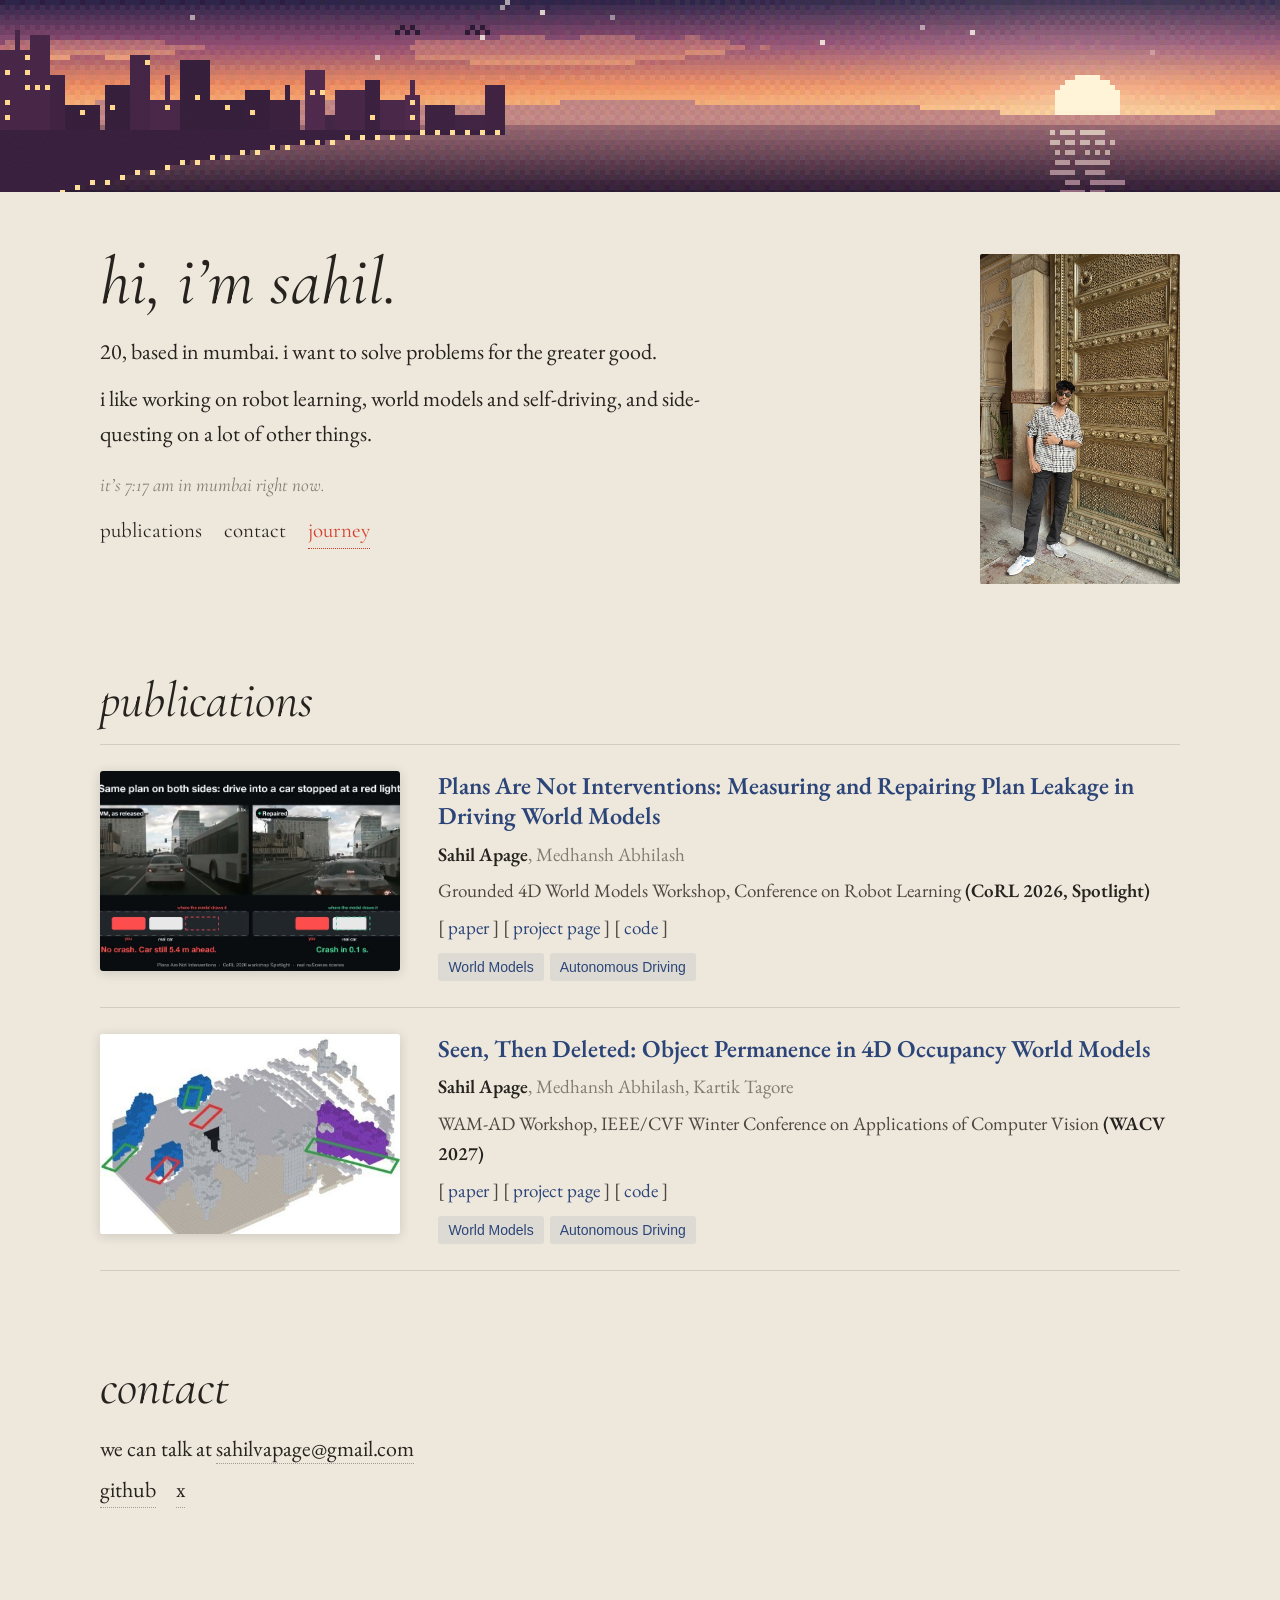
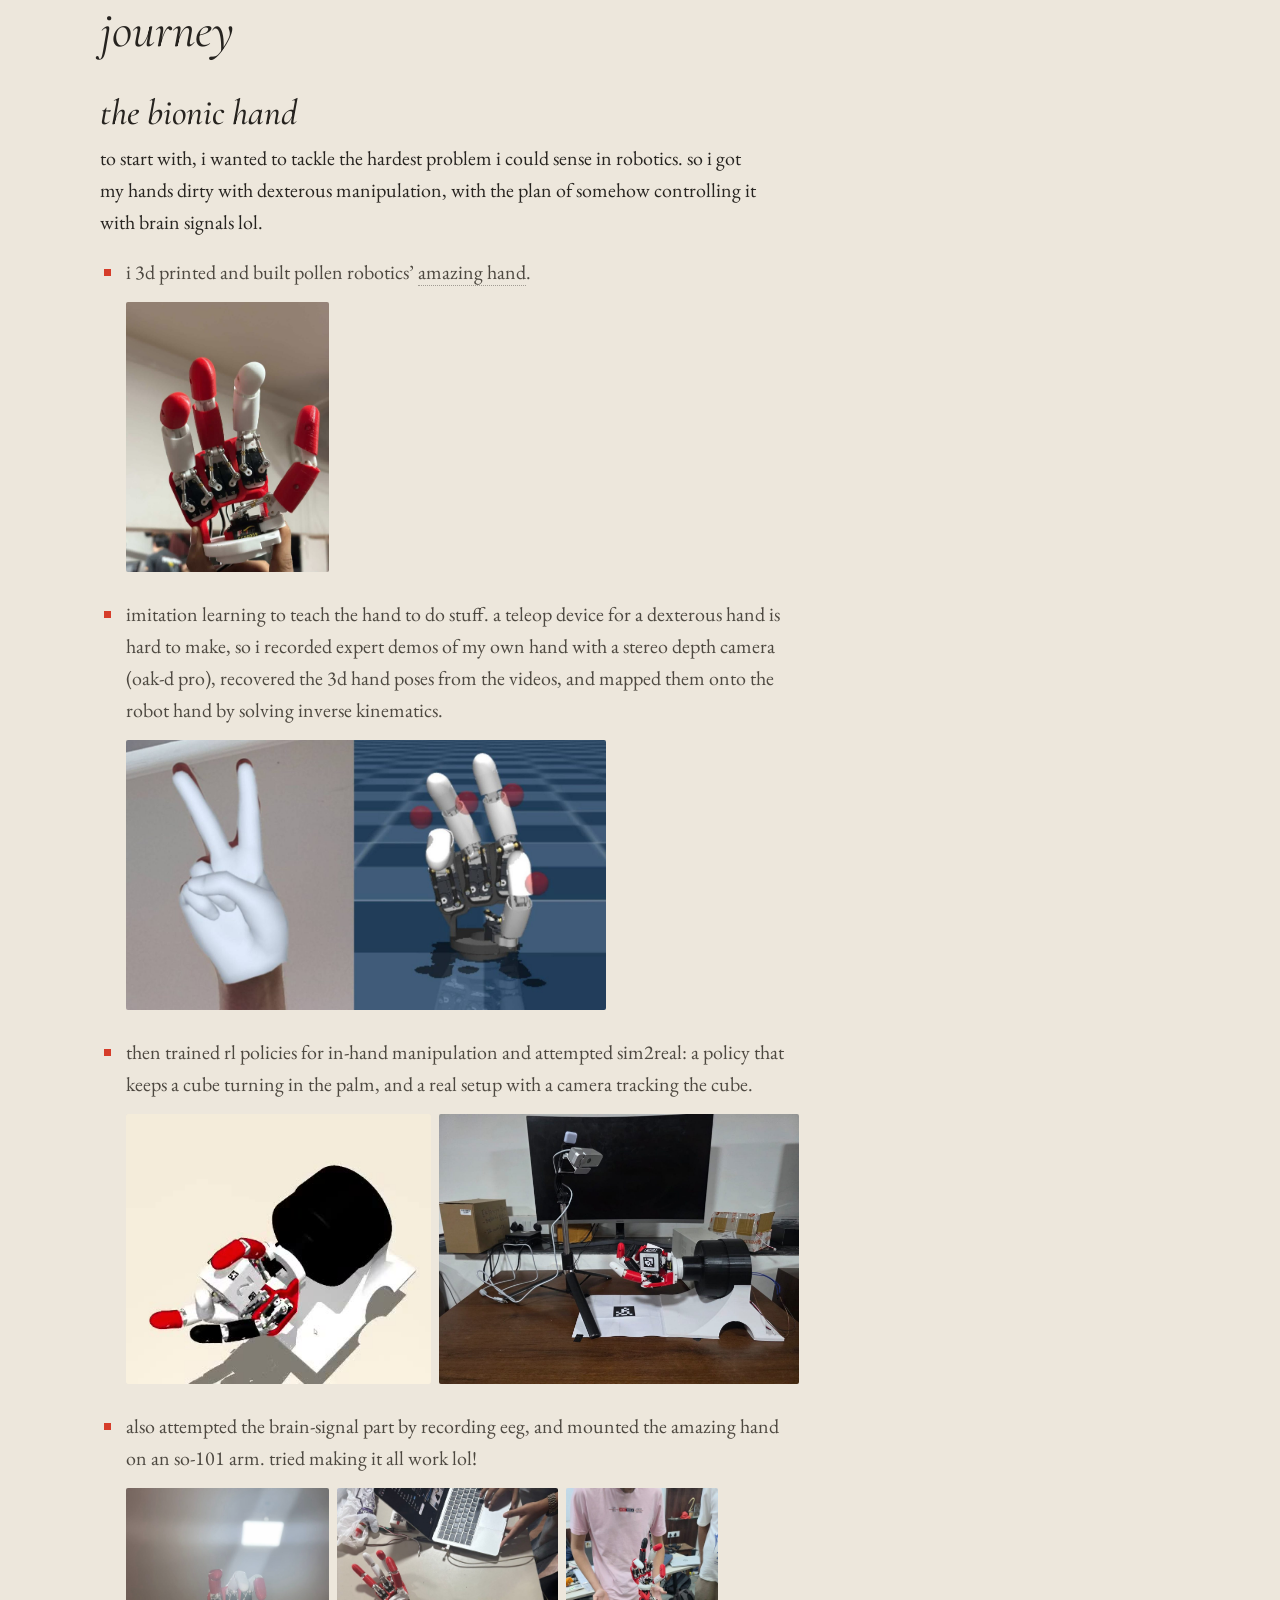
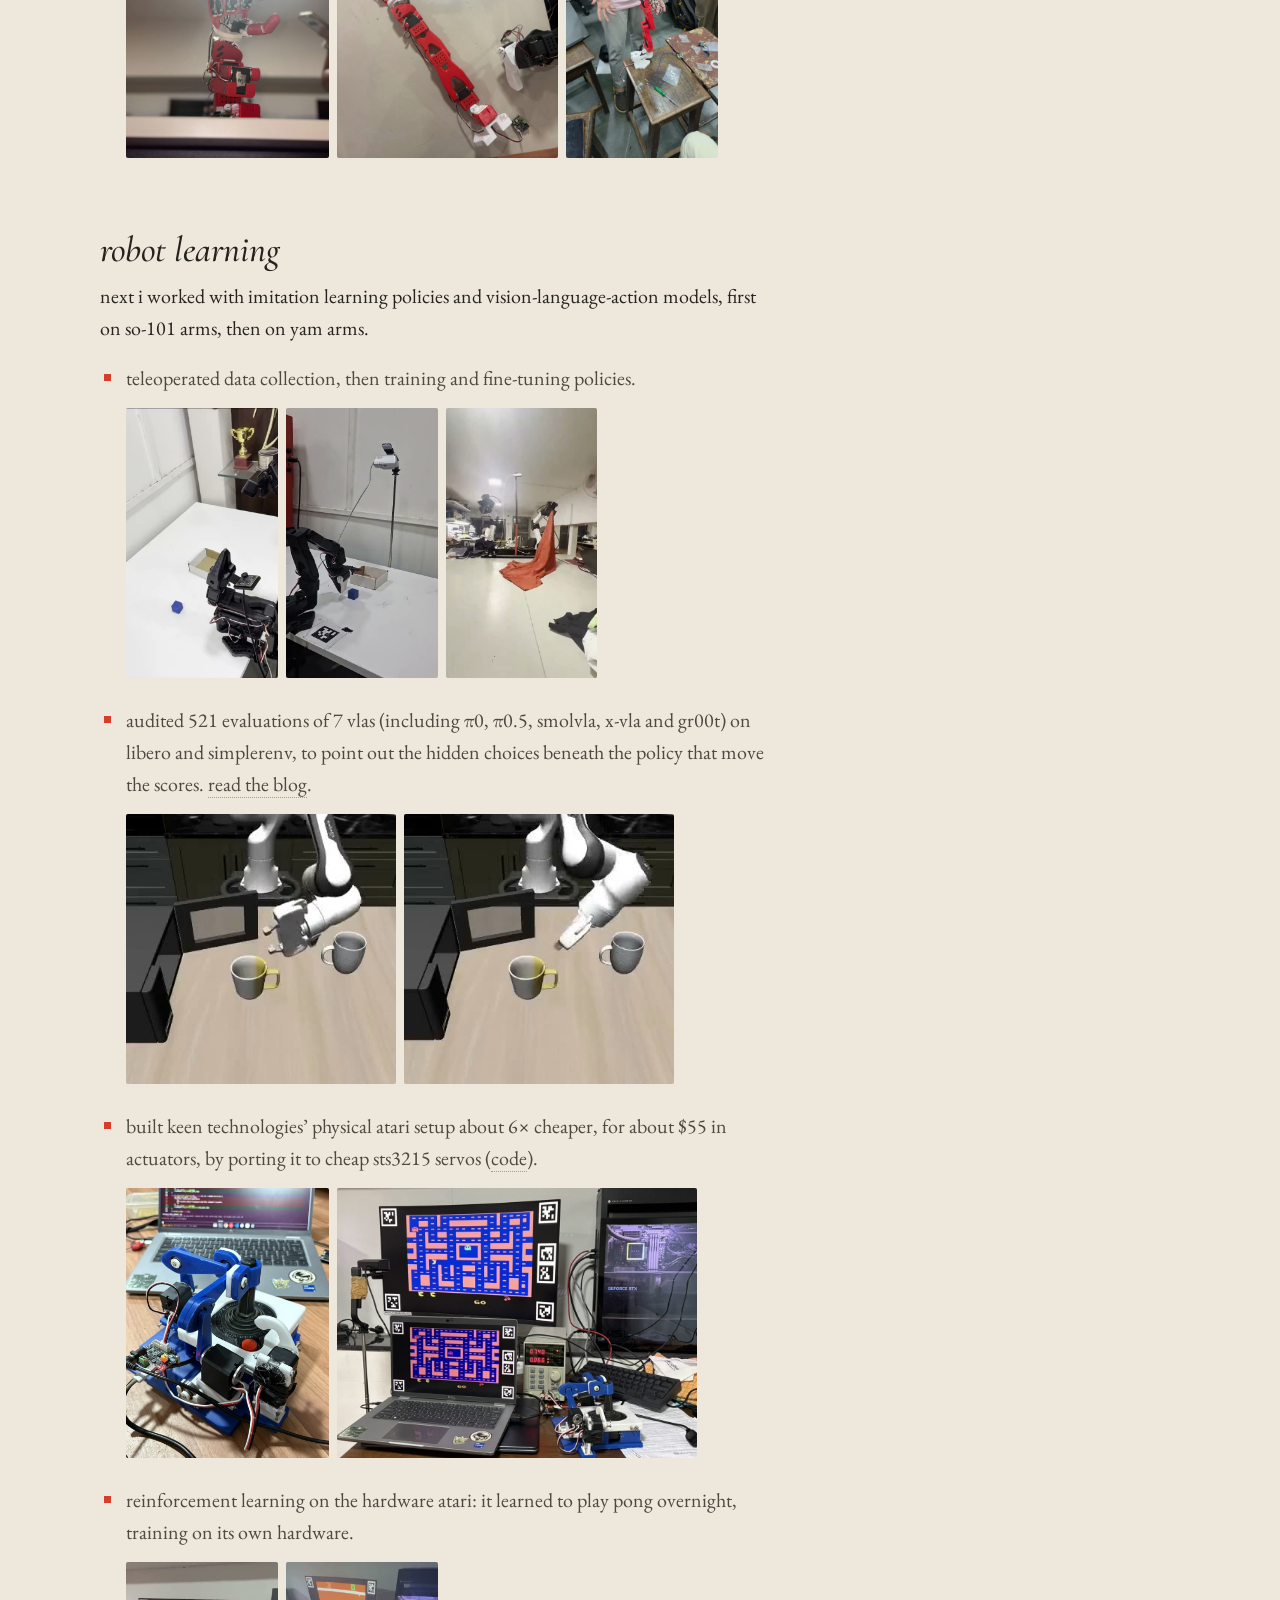
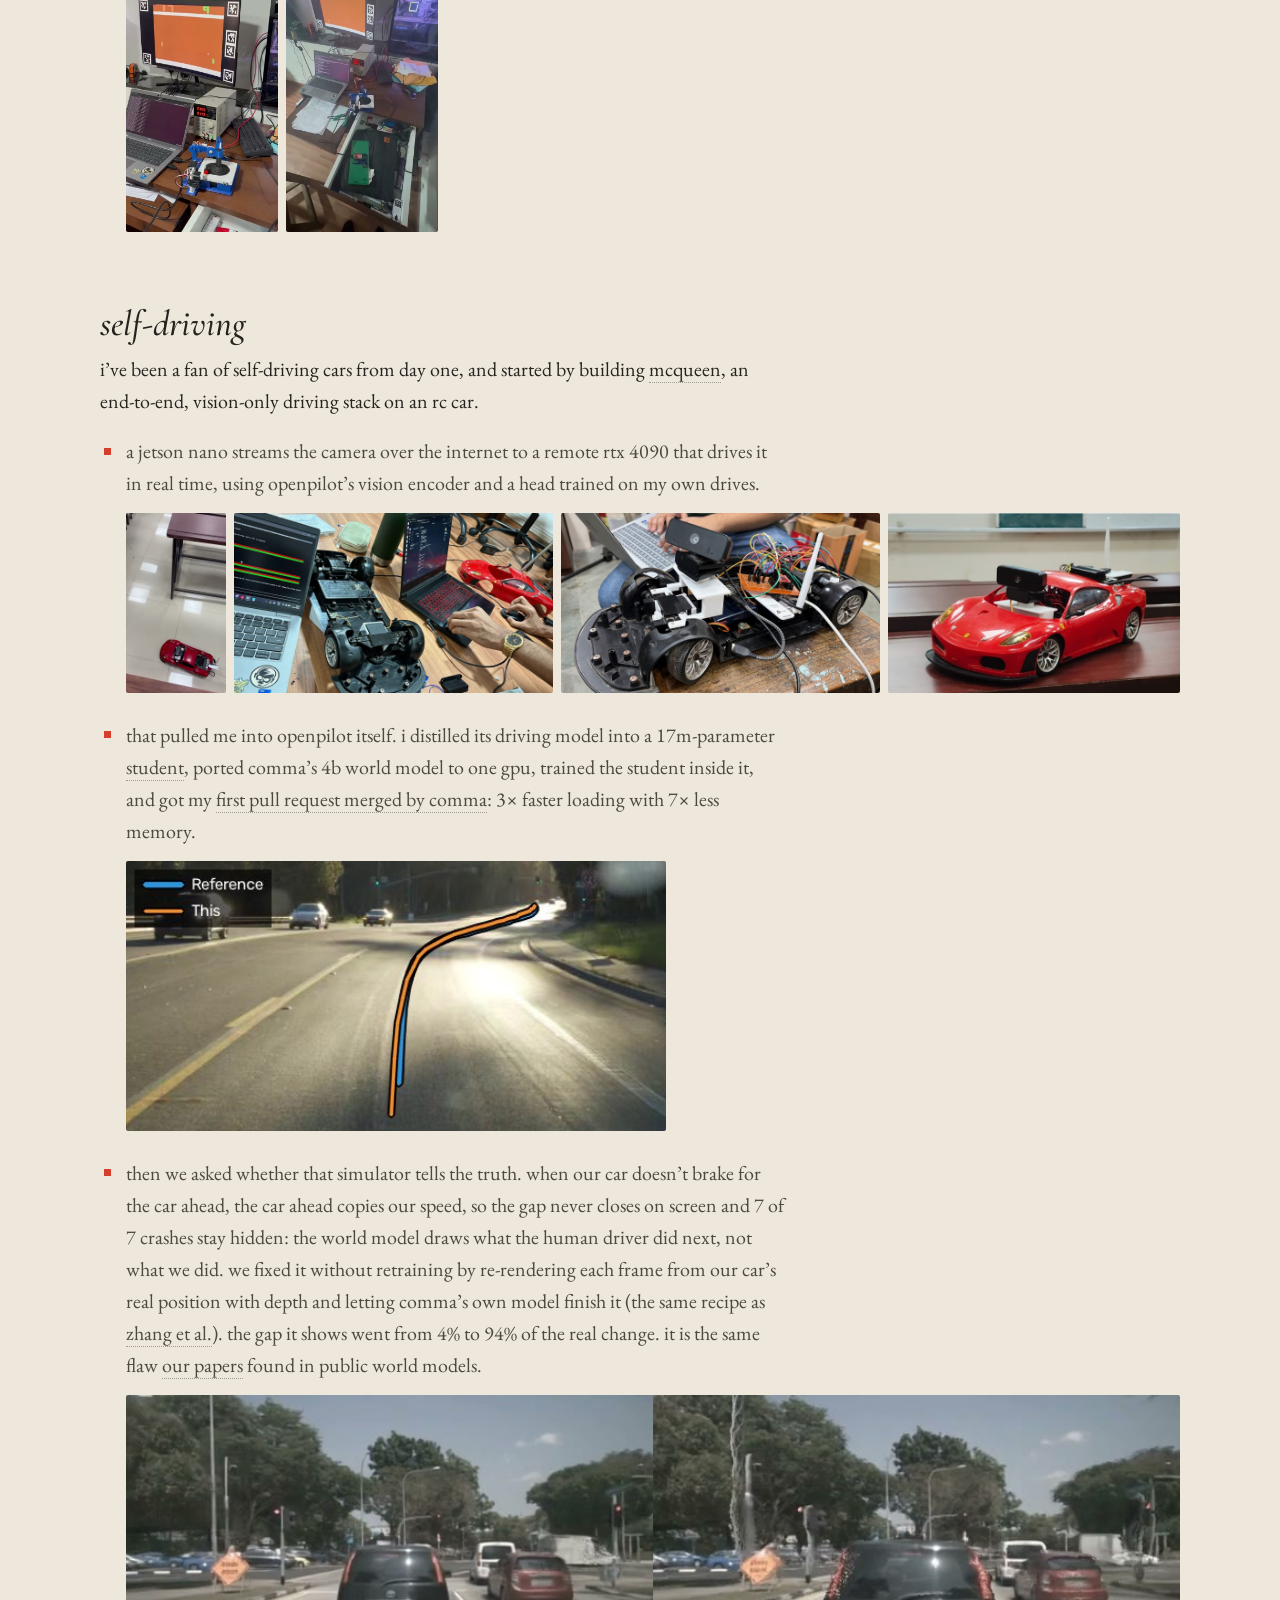
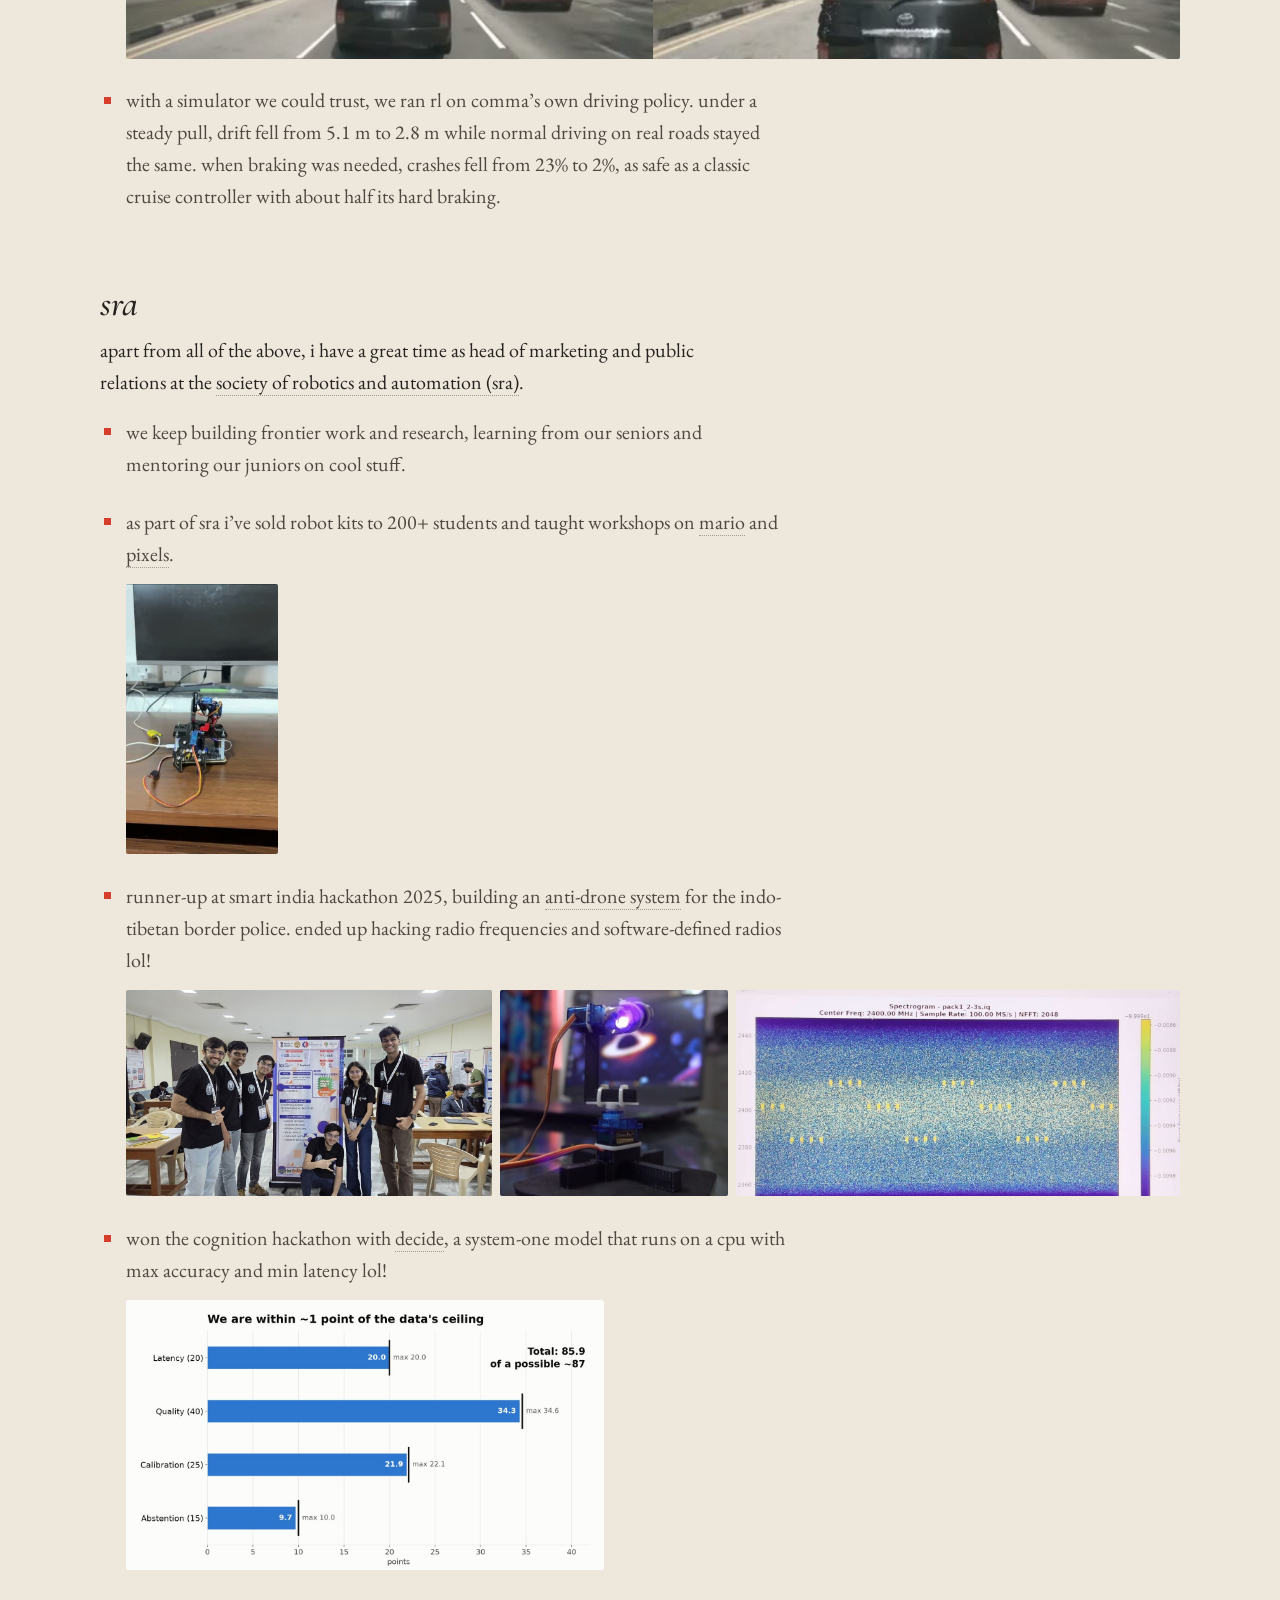
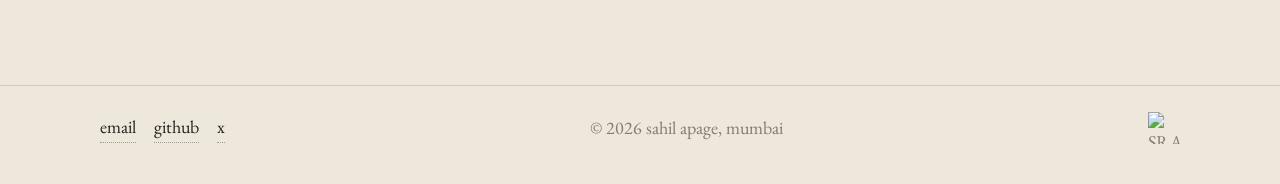
==== index.html @ 1fde5be0 "Evening scene banner, new intro, publications up top, journey in four chapters Co-Authored-By: Claud" ====
<!DOCTYPE html>
<html lang="en">
<head>
<meta charset="UTF-8">
<meta name="viewport" content="width=device-width, initial-scale=1.0">
<title>Sahil Apage</title>
<meta name="description" content="Sahil Apage, 20, Mumbai. Robot learning, world models and self-driving.">
<meta property="og:title" content="Sahil Apage">
<meta property="og:description" content="robot learning, world models, self-driving, and a lot of side quests.">
<meta property="og:url" content="https://sahilapage.github.io/">
<meta property="og:image" content="https://sahilapage.github.io/media/sohand-assembled.jpg">
<meta name="twitter:card" content="summary_large_image">
<link rel="icon" href="favicon.svg">
<link rel="preconnect" href="https://fonts.googleapis.com">
<link rel="preconnect" href="https://fonts.gstatic.com" crossorigin>
<link rel="stylesheet" href="https://fonts.googleapis.com/css2?family=Cormorant+Garamond:ital,wght@0,400;0,500;0,600;1,300;1,400;1,500&family=EB+Garamond:ital,wght@0,400;0,500;0,600;1,400&display=swap">
<link rel="stylesheet" href="style.css">
</head>
<body>

<div class="scene" id="top">
  <canvas id="scene" role="img" aria-label="A pixel evening scene, drawn fresh on every visit: a setting sun, clouds and birds over hills or the sea. The tiles move away from your cursor; click to scatter them."></canvas>
</div>

<main class="wrap">
  <header class="head">
    <div class="intro">
      <h1 class="up">hi, i&rsquo;m sahil.</h1>
      <p class="lede up" style="animation-delay:.08s">20, based in mumbai. i want to solve problems for the greater good.</p>
      <p class="lede up" style="animation-delay:.14s">i like working on robot learning, world models and self-driving, and side-questing on a lot of other things.</p>
      <p class="status up" style="animation-delay:.2s">it&rsquo;s <span id="clock">evening</span> in mumbai right now.</p>
      <nav class="pages up" aria-label="Sections" style="animation-delay:.25s">
        <a href="#publications">publications</a>
        <a href="#contact">contact</a>
        <a href="#journey">journey</a>
      </nav>
    </div>
    <figure class="me up" style="animation-delay:.2s">
      <img src="media/me.jpg" width="787" height="1400" alt="Sahil Apage standing at a carved brass door">
    </figure>
  </header>

  <section id="publications">
    <h2>publications</h2>
    <article class="pub">
      <a class="thumb" href="https://sahilapage.github.io/plan-leak/" aria-label="Project page: Plans Are Not Interventions">
        <video data-src="media/planleak-sbs.mp4" poster="media/planleak-sbs.jpg" muted loop playsinline preload="none" width="960" height="512"></video>
      </a>
      <div>
        <h3><a href="https://sahilapage.github.io/plan-leak/">Plans Are Not Interventions: Measuring and Repairing Plan Leakage in Driving World Models</a></h3>
        <p class="authors"><b>Sahil Apage</b>, Medhansh Abhilash</p>
        <p class="venue">Grounded 4D World Models Workshop, Conference on Robot Learning <b>(CoRL 2026, Spotlight)</b></p>
        <p class="links">[ <a href="https://sahilapage.github.io/plan-leak/assets/Plans_Are_Not_Interventions_CoRL2026_camera_ready.pdf">paper</a> ] [ <a href="https://sahilapage.github.io/plan-leak/">project page</a> ] [ <a href="https://github.com/sahilapage/plan-leak-code">code</a> ]</p>
        <p class="tags"><span>World Models</span><span>Autonomous Driving</span></p>
      </div>
    </article>
    <article class="pub">
      <a class="thumb" href="https://sahilapage.github.io/seen-then-deleted/" aria-label="Project page: Seen, Then Deleted">
        <img src="media/std-scene.jpg" width="480" height="344" alt="A 4D occupancy scene; the vehicles the world model forgot are boxed in red" loading="lazy">
      </a>
      <div>
        <h3><a href="https://sahilapage.github.io/seen-then-deleted/">Seen, Then Deleted: Object Permanence in 4D Occupancy World Models</a></h3>
        <p class="authors"><b>Sahil Apage</b>, Medhansh Abhilash, Kartik Tagore</p>
        <p class="venue">WAM-AD Workshop, IEEE/CVF Winter Conference on Applications of Computer Vision <b>(WACV 2027)</b></p>
        <p class="links">[ <a href="https://sahilapage.github.io/seen-then-deleted/assets/Seen_Then_Deleted_WAM-AD_camera_ready.pdf">paper</a> ] [ <a href="https://sahilapage.github.io/seen-then-deleted/">project page</a> ] [ <a href="https://github.com/sahilapage/seen-then-deleted-code">code</a> ]</p>
        <p class="tags"><span>World Models</span><span>Autonomous Driving</span></p>
      </div>
    </article>
  </section>

  <section id="contact" class="contact">
    <h2>contact</h2>
    <p>we can talk at <a href="mailto:sahilvapage@gmail.com">sahilvapage@gmail.com</a></p>
    <p class="elsewhere"><a href="https://github.com/sahilapage">github</a> <a href="https://x.com/sahilsapage">x</a></p>
  </section>

  <section id="journey">
    <h2>journey</h2>

    <div class="chap" id="hand">
      <h3>the bionic hand</h3>
      <p class="intro-p">to start with, i wanted to tackle the hardest problem i could sense in robotics. so i got my hands dirty with dexterous manipulation, with the plan of somehow controlling it with brain signals lol.</p>
      <ul class="steps">
        <li><p>i 3d printed and built pollen robotics&rsquo; <a href="https://github.com/sahilapage/so-hand">amazing hand</a>.</p><div class="strip" style="--n:1;--sum:0.7500"><button class="shot" style="--ar:1050/1400" data-full="media/sohand-assembled.jpg" data-cap="the assembled amazing hand" aria-label="the assembled amazing hand"><img src="media/sohand-assembled.jpg" alt="the assembled amazing hand" width="1050" height="1400" loading="lazy"></button></div></li>
        <li><p>imitation learning to teach the hand to do stuff. a teleop device for a dexterous hand is hard to make, so i recorded expert demos of my own hand with a stereo depth camera (oak-d pro), recovered the 3d hand poses from the videos, and mapped them onto the robot hand by solving inverse kinematics.</p><div class="strip" style="--n:1;--sum:1.7766"><button class="shot" style="--ar:1400/788" data-full="media/sohand-retarget.jpg" data-cap="my hand, then the robot hand matching it" aria-label="my hand, then the robot hand matching it"><img src="media/sohand-retarget.jpg" alt="my hand, then the robot hand matching it" width="1400" height="788" loading="lazy"></button></div></li>
        <li><p>then trained rl policies for in-hand manipulation and attempted sim2real: a policy that keeps a cube turning in the palm, and a real setup with a camera tracking the cube.</p><div class="strip" style="--n:2;--sum:2.4638"><button class="shot" style="--ar:416/368" data-video="media/sohand-sim.mp4" data-cap="rl in mujoco: the cube keeps turning in the palm" aria-label="rl in mujoco: the cube keeps turning in the palm"><video data-src="media/sohand-sim.mp4" poster="media/sohand-sim.jpg" muted loop playsinline preload="none" width="416" height="368"></video></button><button class="shot" style="--ar:1400/1050" data-full="media/sohand-setup.jpg" data-cap="the sim2real setup: the hand, an apriltag cube and a tracking camera" aria-label="the sim2real setup: the hand, an apriltag cube and a tracking camera"><img src="media/sohand-setup.jpg" alt="the sim2real setup: the hand, an apriltag cube and a tracking camera" width="1400" height="1050" loading="lazy"></button></div></li>
        <li><p>also attempted the brain-signal part by recording eeg, and mounted the amazing hand on an so-101 arm. tried making it all work lol!</p><div class="strip" style="--n:3;--sum:2.1343"><button class="shot" style="--ar:1050/1400" data-full="media/hand-arm-up.jpg" data-cap="the amazing hand on an so-101 arm" aria-label="the amazing hand on an so-101 arm"><img src="media/hand-arm-up.jpg" alt="the amazing hand on an so-101 arm" width="1050" height="1400" loading="lazy"></button><button class="shot" style="--ar:1151/1400" data-full="media/hand-arm-table.jpg" data-cap="arm and hand bring-up" aria-label="arm and hand bring-up"><img src="media/hand-arm-table.jpg" alt="arm and hand bring-up" width="1151" height="1400" loading="lazy"></button><button class="shot" style="--ar:787/1400" data-full="media/hand-arm-held.jpg" data-cap="the hand and arm, freshly assembled" aria-label="the hand and arm, freshly assembled"><img src="media/hand-arm-held.jpg" alt="the hand and arm, freshly assembled" width="787" height="1400" loading="lazy"></button></div></li>
      </ul>
    </div>

    <div class="chap" id="learning">
      <h3>robot learning</h3>
      <p class="intro-p">next i worked with imitation learning policies and vision-language-action models, first on so-101 arms, then on yam arms.</p>
      <ul class="steps">
        <li><p>teleoperated data collection, then training and fine-tuning policies.</p><div class="strip" style="--n:3;--sum:1.6865"><button class="shot" style="--ar:480/854" data-video="media/so101-pick-a.mp4" data-cap="a learned pick-and-place policy on the so-101" aria-label="a learned pick-and-place policy on the so-101"><video data-src="media/so101-pick-a.mp4" poster="media/so101-pick-a.jpg" muted loop playsinline preload="none" width="480" height="854"></video></button><button class="shot" style="--ar:478/850" data-video="media/so101-pick-b.mp4" data-cap="another rollout, side view" aria-label="another rollout, side view"><video data-src="media/so101-pick-b.mp4" poster="media/so101-pick-b.jpg" muted loop playsinline preload="none" width="478" height="850"></video></button><button class="shot" style="--ar:480/854" data-video="media/yam-fold.mp4" data-cap="yam arms folding a cloth (1.6x speed)" aria-label="yam arms folding a cloth (1.6x speed)"><video data-src="media/yam-fold.mp4" poster="media/yam-fold.jpg" muted loop playsinline preload="none" width="480" height="854"></video></button></div></li>
        <li><p>audited 521 evaluations of 7 vlas (including &pi;0, &pi;0.5, smolvla, x-vla and gr00t) on libero and simplerenv, to point out the hidden choices beneath the policy that move the scores. <a href="https://sahilapage.github.io/eval-audit/">read the blog</a>.</p><div class="strip" style="--n:2;--sum:2.0000"><button class="shot" style="--ar:360/360" data-video="media/audit-seed-a.mp4" data-cap="one random seed in a libero kitchen" aria-label="one random seed in a libero kitchen"><video data-src="media/audit-seed-a.mp4" poster="media/audit-seed-a.jpg" muted loop playsinline preload="none" width="360" height="360"></video></button><button class="shot" style="--ar:360/360" data-video="media/audit-seed-b.mp4" data-cap="another seed: the microwave has moved" aria-label="another seed: the microwave has moved"><video data-src="media/audit-seed-b.mp4" poster="media/audit-seed-b.jpg" muted loop playsinline preload="none" width="360" height="360"></video></button></div></li>
        <li><p>built keen technologies&rsquo; physical atari setup about 6&times; cheaper, for about $55 in actuators, by porting it to cheap sts3215 servos (<a href="https://github.com/SRA-VJTI/physical-atari">code</a>).</p><div class="strip" style="--n:2;--sum:2.0833"><button class="shot" style="--ar:768/1024" data-full="media/atari-robotroller.jpg" data-cap="the joystick robot, rebuilt on sts3215 servos" aria-label="the joystick robot, rebuilt on sts3215 servos"><img src="media/atari-robotroller.jpg" alt="the joystick robot, rebuilt on sts3215 servos" width="768" height="1024" loading="lazy"></button><button class="shot" style="--ar:1024/768" data-full="media/atari-setup.jpg" data-cap="the rig: screen, camera, laptop and the robot" aria-label="the rig: screen, camera, laptop and the robot"><img src="media/atari-setup.jpg" alt="the rig: screen, camera, laptop and the robot" width="1024" height="768" loading="lazy"></button></div></li>
        <li><p>reinforcement learning on the hardware atari: it learned to play pong overnight, training on its own hardware.</p><div class="strip" style="--n:2;--sum:1.1250"><button class="shot" style="--ar:540/960" data-video="media/atari-eval.mp4" data-cap="trained on its own hardware: playing pong through a real joystick" aria-label="trained on its own hardware: playing pong through a real joystick"><video data-src="media/atari-eval.mp4" poster="media/atari-eval.jpg" muted loop playsinline preload="none" width="540" height="960"></video></button><button class="shot" style="--ar:540/960" data-video="media/atari-train.mp4" data-cap="learning online, on the hardware" aria-label="learning online, on the hardware"><video data-src="media/atari-train.mp4" poster="media/atari-train.jpg" muted loop playsinline preload="none" width="540" height="960"></video></button></div></li>
      </ul>
    </div>

    <div class="chap" id="driving">
      <h3>self-driving</h3>
      <p class="intro-p">i&rsquo;ve been a fan of self-driving cars from day one, and started by building <a href="https://github.com/sahilapage/McQueen">mcqueen</a>, an end-to-end, vision-only driving stack on an rc car.</p>
      <ul class="steps">
        <li><p>a jetson nano streams the camera over the internet to a remote rtx 4090 that drives it in real time, using openpilot&rsquo;s vision encoder and a head trained on my own drives.</p><div class="strip" style="--n:4;--sum:5.7348"><button class="shot" style="--ar:464/832" data-video="media/mcqueen-demo.mp4" data-cap="mcqueen driving itself" aria-label="mcqueen driving itself"><video data-src="media/mcqueen-demo.mp4" poster="media/mcqueen-demo.jpg" muted loop playsinline preload="none" width="464" height="832"></video></button><button class="shot" style="--ar:1400/788" data-full="media/mcqueen-build-1.jpg" data-cap="day one: body off, servo sweeps" aria-label="day one: body off, servo sweeps"><img src="media/mcqueen-build-1.jpg" alt="day one: body off, servo sweeps" width="1400" height="788" loading="lazy"></button><button class="shot" style="--ar:1400/788" data-full="media/mcqueen-build-2.jpg" data-cap="wired up: camera, jetson nano, antenna, perfboard" aria-label="wired up: camera, jetson nano, antenna, perfboard"><img src="media/mcqueen-build-2.jpg" alt="wired up: camera, jetson nano, antenna, perfboard" width="1400" height="788" loading="lazy"></button><button class="shot" style="--ar:669/412" data-full="media/mcqueen-car.jpg" data-cap="mcqueen, finished" aria-label="mcqueen, finished"><img src="media/mcqueen-car.jpg" alt="mcqueen, finished" width="669" height="412" loading="lazy"></button></div></li>
        <li><p>that pulled me into openpilot itself. i distilled its driving model into a 17m-parameter <a href="https://github.com/sahilapage/openpilot-distill-lab">student</a>, ported comma&rsquo;s 4b world model to one gpu, trained the student inside it, and got my <a href="https://github.com/YassineYousfi/openpilot.distill/pull/1">first pull request merged by comma</a>: 3&times; faster loading with 7&times; less memory.</p><div class="strip" style="--n:1;--sum:2.0000"><button class="shot" style="--ar:512/256" data-full="media/openpilot-path.jpg" data-cap="openpilot.distill: the student’s path (orange) over openpilot’s (blue)" aria-label="openpilot.distill: the student’s path (orange) over openpilot’s (blue)"><img src="media/openpilot-path.jpg" alt="openpilot.distill: the student’s path (orange) over openpilot’s (blue)" width="512" height="256" loading="lazy"></button></div></li>
        <li><p>then we asked whether that simulator tells the truth. when our car doesn&rsquo;t brake for the car ahead, the car ahead copies our speed, so the gap never closes on screen and 7 of 7 crashes stay hidden: the world model draws what the human driver did next, not what we did. we fixed it without retraining by re-rendering each frame from our car&rsquo;s real position with depth and letting comma&rsquo;s own model finish it (the same recipe as <a href="https://arxiv.org/abs/2608.11601">zhang et al.</a>). the gap it shows went from 4% to 94% of the real change. it is the same flaw <a href="#publications">our papers</a> found in public world models.</p><div class="strip" style="--n:1;--sum:4.0000"><button class="shot" style="--ar:960/240" data-video="media/planleak-scene.mp4" data-cap="the same flaw in a public world model: one plan into a stopped car, as released (left) and repaired (right)" aria-label="the same flaw in a public world model: one plan into a stopped car, as released (left) and repaired (right)"><video data-src="media/planleak-scene.mp4" poster="media/planleak-scene.jpg" muted loop playsinline preload="none" width="960" height="240"></video></button></div></li>
        <li><p>with a simulator we could trust, we ran rl on comma&rsquo;s own driving policy. under a steady pull, drift fell from 5.1 m to 2.8 m while normal driving on real roads stayed the same. when braking was needed, crashes fell from 23% to 2%, as safe as a classic cruise controller with about half its hard braking.</p></li>
      </ul>
    </div>

    <div class="chap" id="sra">
      <h3>sra</h3>
      <p class="intro-p">apart from all of the above, i have a great time as head of marketing and public relations at the <a href="https://sravjti.in">society of robotics and automation (sra)</a>.</p>
      <ul class="steps">
        <li><p>we keep building frontier work and research, learning from our seniors and mentoring our juniors on cool stuff.</p></li>
        <li><p>as part of sra i&rsquo;ve sold robot kits to 200+ students and taught workshops on <a href="https://github.com/SRA-VJTI/MARIO">mario</a> and <a href="https://github.com/SRA-VJTI/Pixels">pixels</a>.</p><div class="strip" style="--n:1;--sum:0.5621"><button class="shot" style="--ar:480/854" data-video="media/mario-arm.mp4" data-cap="mario, the ros 2 arm from our workshop kit" aria-label="mario, the ros 2 arm from our workshop kit"><video data-src="media/mario-arm.mp4" poster="media/mario-arm.jpg" muted loop playsinline preload="none" width="480" height="854"></video></button></div></li>
        <li><p>runner-up at smart india hackathon 2025, building an <a href="https://github.com/4rhan/anti_drone">anti-drone system</a> for the indo-tibetan border police. ended up hacking radio frequencies and software-defined radios lol!</p><div class="strip" style="--n:3;--sum:5.0364"><button class="shot" style="--ar:1182/666" data-full="media/sih-team.jpg" data-cap="team benzene at the smart india hackathon 2025 grand finale" aria-label="team benzene at the smart india hackathon 2025 grand finale"><img src="media/sih-team.jpg" alt="team benzene at the smart india hackathon 2025 grand finale" width="1182" height="666" loading="lazy"></button><button class="shot" style="--ar:627/566" data-full="media/antidrone-turret.jpg" data-cap="the anti-drone turret, tracking what the detector sees" aria-label="the anti-drone turret, tracking what the detector sees"><img src="media/antidrone-turret.jpg" alt="the anti-drone turret, tracking what the detector sees" width="627" height="566" loading="lazy"></button><button class="shot" style="--ar:1400/650" data-full="media/antidrone-spectrum.jpg" data-cap="a drone&#x27;s control link hopping across the 2.4 ghz band" aria-label="a drone&#x27;s control link hopping across the 2.4 ghz band"><img src="media/antidrone-spectrum.jpg" alt="a drone&#x27;s control link hopping across the 2.4 ghz band" width="1400" height="650" loading="lazy"></button></div></li>
        <li><p>won the cognition hackathon with <a href="https://github.com/sahilapage/decide">decide</a>, a system-one model that runs on a cpu with max accuracy and min latency lol!</p><div class="strip" style="--n:1;--sum:1.7722"><button class="shot" style="--ar:1400/790" data-full="media/decide-chart.jpg" data-cap="decide: one shared model, three decisions, on a cpu" aria-label="decide: one shared model, three decisions, on a cpu"><img src="media/decide-chart.jpg" alt="decide: one shared model, three decisions, on a cpu" width="1400" height="790" loading="lazy"></button></div></li>
      </ul>
    </div>
  </section>
</main>

<footer>
  <div class="wrap foot">
    <nav aria-label="Elsewhere">
      <a href="mailto:sahilvapage@gmail.com">email</a>
      <a href="https://github.com/sahilapage">github</a>
      <a href="https://x.com/sahilsapage">x</a>
    </nav>
    <span>&copy; 2026 sahil apage, mumbai</span>
    <a class="ring" href="https://sravjti.in/webring/" title="SRA Webring"><img src="https://sravjti.in/webring/khopdi.svg" alt="SRA Webring"></a>
  </div>
</footer>

<dialog class="lb" id="lb" aria-label="Media viewer">
  <button class="x" aria-label="Close">&times;</button>
  <button class="nav prev" aria-label="Previous">&lsaquo;</button>
  <figure><div id="lb-media"></div><figcaption id="lb-cap"></figcaption></figure>
  <button class="nav next" aria-label="Next">&rsaquo;</button>
</dialog>
<script src="site.js"></script>
</body>
</html>
---- style.css ----
/* sahilapage.github.io — warm paper, garamond prose, one red accent, an evening scene up top. */
:root {
  --bg: #ede7dc;
  --bg-2: #e3dccf;
  --ink: #26231f;
  --ink-2: #4d4840;
  --muted: #847c70;
  --rule: #d3cbbd;
  --dot: rgba(38, 35, 31, .38);
  --accent: #d63d2a;
  --title: #2c4578;
  --display: 'Cormorant Garamond', 'Cormorant', Garamond, serif;
  --serif: 'EB Garamond', Garamond, 'Iowan Old Style', Georgia, serif;
  --page: 1160px;
  --prose: 660px;
  --gutter: clamp(16px, 4vw, 40px);
  color-scheme: light;
}
*, *::before, *::after { box-sizing: border-box; }
html { -webkit-text-size-adjust: 100%; scroll-behavior: smooth; }
body { margin: 0; background: var(--bg); color: var(--ink); font-family: var(--serif); font-size: 20px; line-height: 1.6;
  -webkit-font-smoothing: antialiased; overflow-x: hidden; }
img, video, canvas { display: block; max-width: 100%; height: auto; }
::selection { background: rgba(214, 61, 42, .15); }
:focus-visible { outline: 2px solid var(--accent); outline-offset: 3px; }

/* links: dotted underline, solid red on hover */
a { color: inherit; text-decoration: none; border-bottom: 1.5px dotted var(--dot); cursor: alias; transition: color .2s, border-color .2s; }
a:hover { color: var(--accent); border-bottom: 1.5px solid var(--accent); }
a .ne { display: inline-block; font-size: .8em; transition: transform .2s; }
a:hover .ne { transform: translate(2px, -2px); }

.wrap { max-width: var(--page); margin: 0 auto; padding: 0 var(--gutter); }

/* the evening scene: full width, short */
.scene { position: relative; height: clamp(120px, 15vw, 210px); overflow: hidden; background: var(--bg-2); }
.scene canvas { width: 100%; height: 100%; cursor: pointer; touch-action: pan-y; }
.scene::after { content: ''; position: absolute; inset: 0; pointer-events: none; opacity: .18; mix-blend-mode: overlay;
  background-image: url("data:image/svg+xml,%3Csvg xmlns='http://www.w3.org/2000/svg' width='160' height='160'%3E%3Cfilter id='g'%3E%3CfeTurbulence type='fractalNoise' baseFrequency='.9' numOctaves='2' stitchTiles='stitch'/%3E%3CfeColorMatrix values='0 0 0 0 .5 0 0 0 0 .5 0 0 0 0 .5 0 0 0 1.4 -.35'/%3E%3C/filter%3E%3Crect width='160' height='160' filter='url(%23g)'/%3E%3C/svg%3E"); }

/* head: who i am on the left, my photo on the right */
.head { display: grid; grid-template-columns: minmax(0, var(--prose)) 200px; justify-content: space-between; gap: 40px; align-items: start;
  padding: clamp(34px, 5vw, 56px) 0 0; }
h1 { font-family: var(--display); font-weight: 400; font-style: italic; font-size: clamp(44px, 5.4vw, 68px); line-height: 1; margin: 0 0 18px; }
.lede { font-size: 22px; color: var(--ink); margin: 0 0 12px; }
.status { font-family: var(--display); font-style: italic; font-size: 19px; color: var(--muted); margin: 18px 0 0; }
.pages { display: flex; flex-wrap: wrap; gap: 4px 22px; font-family: var(--display); font-size: 21px; margin-top: 14px; }
.pages a { border: 0; position: relative; top: 0; transition: top .2s, color .2s; cursor: pointer; }
.pages a:hover { top: -2px; border: 0; }
.pages a.on { color: var(--accent); border-bottom: 1px dotted var(--accent); }
.me { margin: 6px 0 0; }
.me img { width: 100%; aspect-ratio: 787 / 1400; max-height: 330px; object-fit: cover; object-position: 50% 70%; border-radius: 2px; background: var(--bg-2); }

/* prose */
.prose { max-width: var(--prose); }
.prose p { margin: 0 0 20px; color: var(--ink-2); }
.prose b { color: var(--ink); font-weight: 500; }

h2 { font-family: var(--display); font-weight: 400; font-style: italic; font-size: clamp(34px, 4.4vw, 50px); line-height: 1.05; margin: 0 0 18px; }
section { padding-top: clamp(44px, 7vw, 92px); }

/* publications: thumbnail card, title, authors, venue, [ links ], tags */
.pub { display: grid; grid-template-columns: 300px minmax(0, 1fr); gap: clamp(20px, 3vw, 40px); align-items: start; padding: 26px 0; border-top: 1px solid var(--rule); }
.pub:last-of-type { border-bottom: 1px solid var(--rule); }
.thumb { display: block; border: 0; background: #fff; border-radius: 3px; overflow: hidden; box-shadow: 0 2px 12px rgba(38, 35, 31, .16); cursor: pointer; }
.thumb:hover { border: 0; box-shadow: 0 3px 16px rgba(38, 35, 31, .26); }
.thumb video, .thumb img { width: 100%; aspect-ratio: 15 / 10; object-fit: cover; }
.pub h3 { font-family: var(--serif); font-weight: 600; font-size: clamp(21px, 1.9vw, 25px); line-height: 1.25; margin: 0 0 8px; color: var(--title); }
.pub h3 a { border: 0; } .pub h3 a:hover { color: var(--accent); border: 0; }
.authors { font-size: 19px; color: var(--muted); margin: 0 0 6px; }
.authors b { color: var(--ink); font-weight: 600; }
.venue { font-size: 19px; color: var(--ink-2); margin: 0 0 6px; }
.venue b { color: var(--ink); font-weight: 600; }
.links { font-size: 19px; color: var(--ink-2); margin: 0 0 10px; }
.links a { color: var(--title); border: 0; }
.links a:hover { color: var(--accent); border-bottom: 1px solid var(--accent); }
.tags { margin: 0; display: flex; flex-wrap: wrap; gap: 6px; }
.tags span { font: 500 14px/1 ui-sans-serif, -apple-system, 'Helvetica Neue', Arial, sans-serif; color: var(--title); background: rgba(44, 69, 120, .08); padding: 7px 10px; border-radius: 3px; }

/* contact */
.contact p { font-size: 22px; margin: 0 0 6px; color: var(--ink); }
.elsewhere { display: flex; gap: 20px; }

/* journey: a short intro per chapter, then steps, each with its own row of media */
#journey > h2 { margin-bottom: clamp(24px, 3vw, 36px); }
.chap { margin: 0 0 clamp(40px, 6vw, 72px); }
.chap h3 { font-family: var(--display); font-weight: 500; font-style: italic; font-size: clamp(28px, 3vw, 36px); line-height: 1.1; margin: 0 0 10px; color: var(--ink); }
.intro-p { max-width: var(--prose); color: var(--ink); margin: 0 0 18px; }
.steps { list-style: none; padding: 0; margin: 0; }
.steps li { position: relative; padding: 0 0 0 26px; margin: 0 0 26px; }
.steps li::before { content: ''; position: absolute; left: 4px; top: .62em; width: 7px; height: 7px; background: var(--accent); }
.steps p { max-width: var(--prose); color: var(--ink-2); margin: 0; }

/* media rows: every shot shares one height that fits the row, capped so a single photo stays modest */
.strip { --gap: 8px; container-type: inline-size; display: flex; gap: var(--gap); margin: 14px 0 0; }
.shot { flex: none; height: min(270px, calc((100cqw - (var(--n) - 1) * var(--gap)) / var(--sum))); aspect-ratio: var(--ar);
  padding: 0; border: 0; background: var(--bg-2); cursor: zoom-in; position: relative; overflow: hidden; border-radius: 2px; }
.shot img, .shot video { width: 100%; height: 100%; object-fit: cover; transition: transform .5s ease, filter .3s; filter: saturate(.94); }
.shot:hover img, .shot:hover video { transform: scale(1.03); filter: none; }

/* lightbox */
dialog.lb { border: 0; padding: 0; background: transparent; max-width: 94vw; max-height: 94vh; }
dialog.lb::backdrop { background: rgba(28, 25, 22, .9); }
.lb figure { margin: 0; display: flex; flex-direction: column; align-items: center; }
.lb img, .lb video { max-width: 94vw; max-height: 82vh; width: auto; height: auto; border-radius: 2px; }
.lb figcaption { color: #e9e2d6; font-family: var(--display); font-style: italic; font-size: 20px; margin-top: 12px; text-align: center; padding: 0 12px; }
.lb .nav { position: fixed; top: 50%; transform: translateY(-50%); background: none; border: 0; color: #e9e2d6; font-size: 44px; padding: 16px; cursor: pointer; font-family: var(--display); }
.lb .prev { left: 4px; } .lb .next { right: 4px; }
.lb .x { position: fixed; top: 10px; right: 14px; background: none; border: 0; color: #e9e2d6; font-size: 34px; cursor: pointer; font-family: var(--display); }

/* footer */
footer { margin-top: clamp(60px, 9vw, 120px); padding: 26px 0 40px; border-top: 1px solid var(--rule); }
.foot { display: flex; flex-wrap: wrap; align-items: center; justify-content: space-between; gap: 16px; font-size: 18px; color: var(--muted); }
.foot nav { display: flex; flex-wrap: wrap; gap: 18px; color: var(--ink); }
.ring { border: 0; } .ring:hover { border: 0; }
.ring img { width: 32px; height: 32px; }

/* staggered fade-in-up */
.up { opacity: 0; transform: translateY(10px); animation: up .7s ease forwards; animation-play-state: paused; }
.up.go { animation-play-state: running; }
@keyframes up { to { opacity: 1; transform: none; } }
@media (prefers-reduced-motion: reduce) { .up { opacity: 1; transform: none; animation: none; } html { scroll-behavior: auto; } }

@media (max-width: 760px) {
  body { font-size: 18.5px; }
  .head { grid-template-columns: minmax(0, 1fr) 104px; gap: 18px; padding-top: 26px; }
  .me { margin-top: 4px; }
  .me img { max-height: 190px; }
  .lede { font-size: 19.5px; }
  .pages { font-size: 19px; gap: 2px 16px; }
  .pub { grid-template-columns: 1fr; gap: 14px; }
  .thumb { max-width: 420px; }
  .contact p { font-size: 20px; }
  .steps li { padding-left: 20px; }
  .steps li::before { left: 1px; }
  .strip { overflow-x: auto; scroll-snap-type: x proximity; scrollbar-width: none; margin-right: calc(-1 * var(--gutter)); padding-right: var(--gutter); }
  .strip::-webkit-scrollbar { display: none; }
  .shot { height: 200px; scroll-snap-align: start; }
}
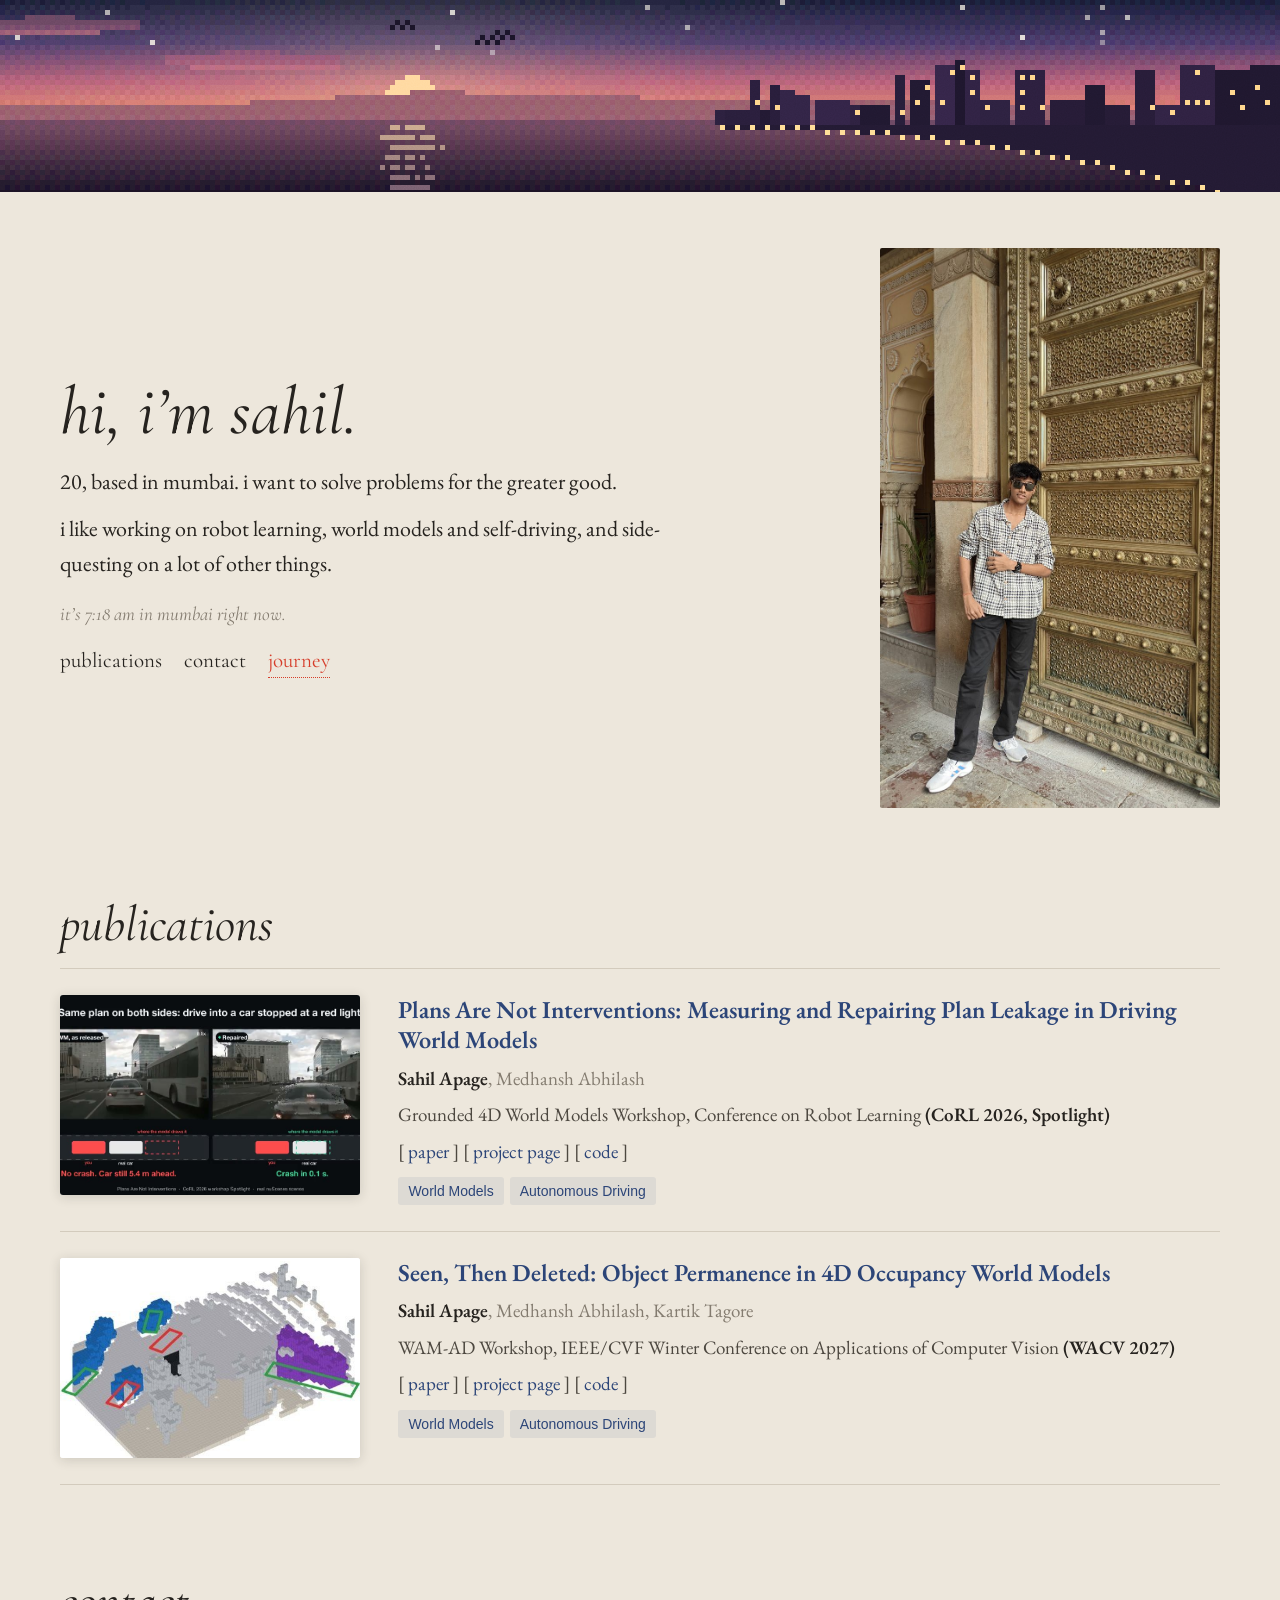
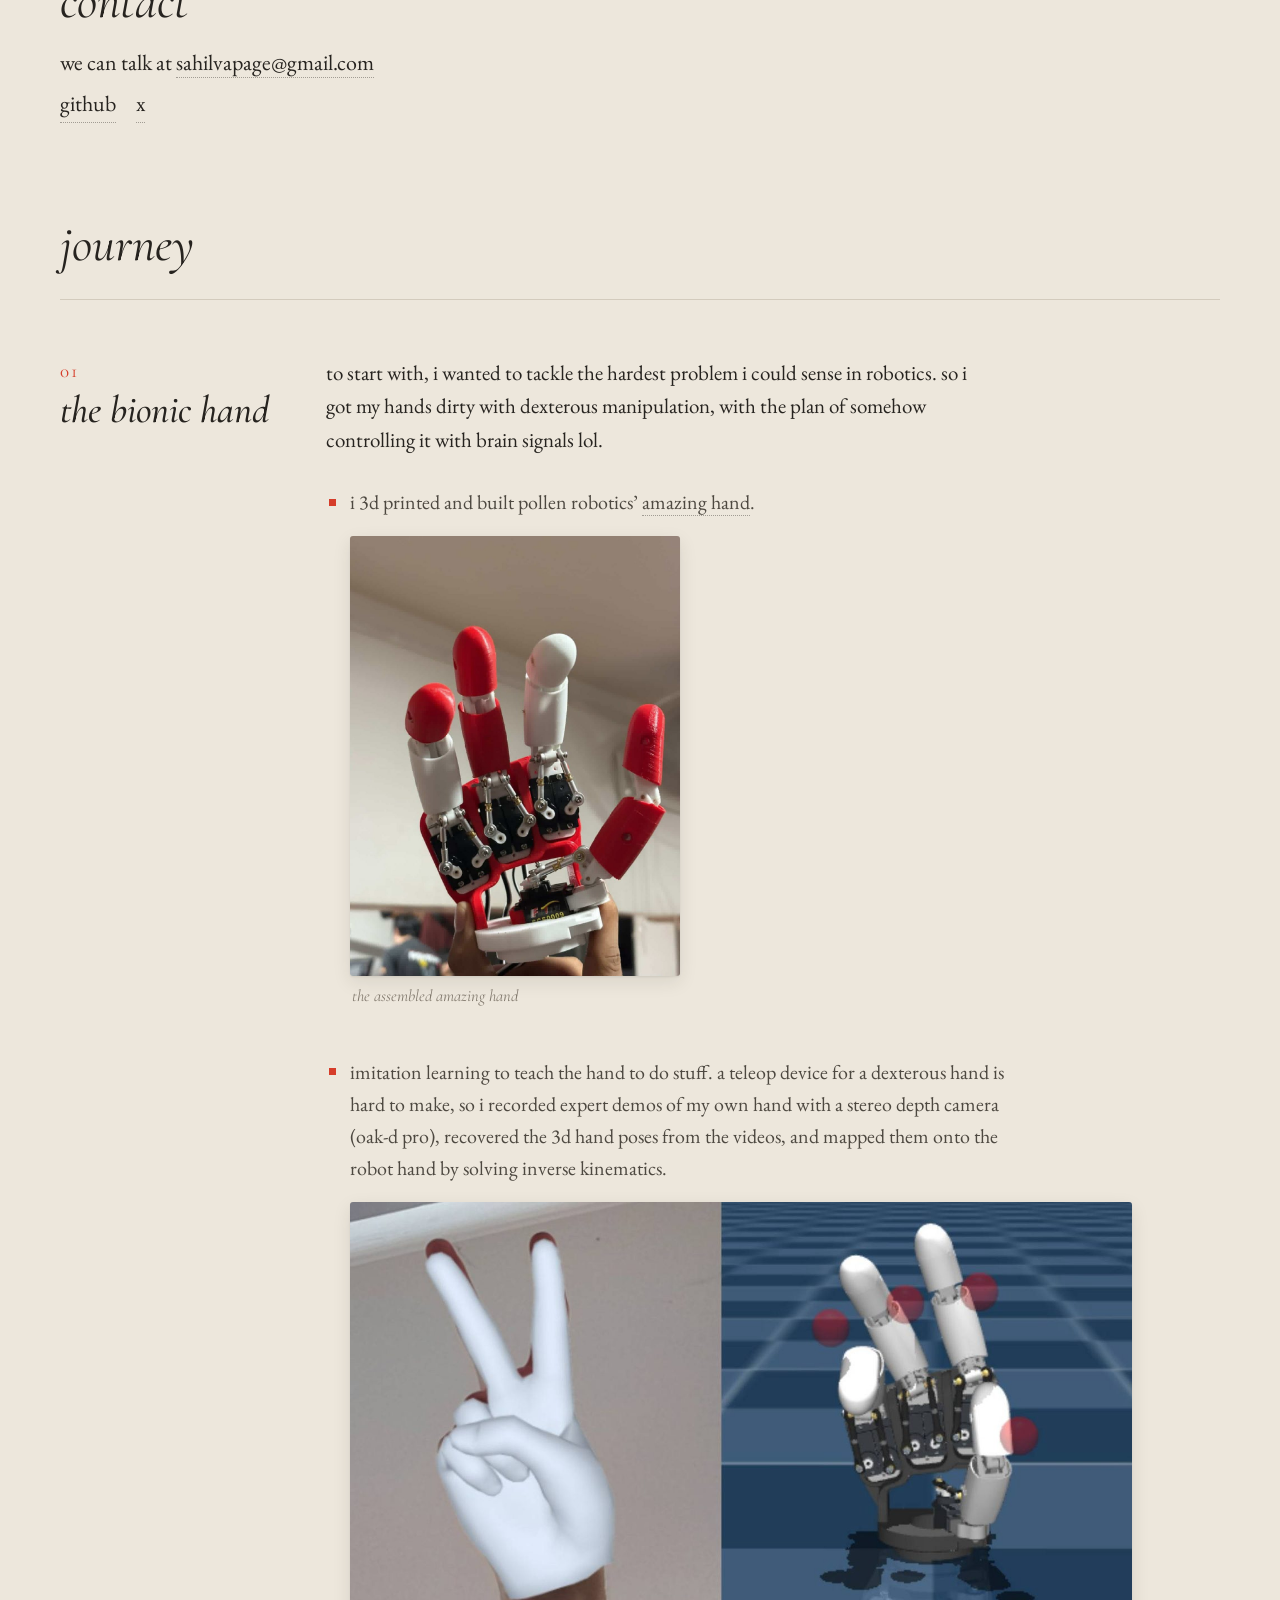
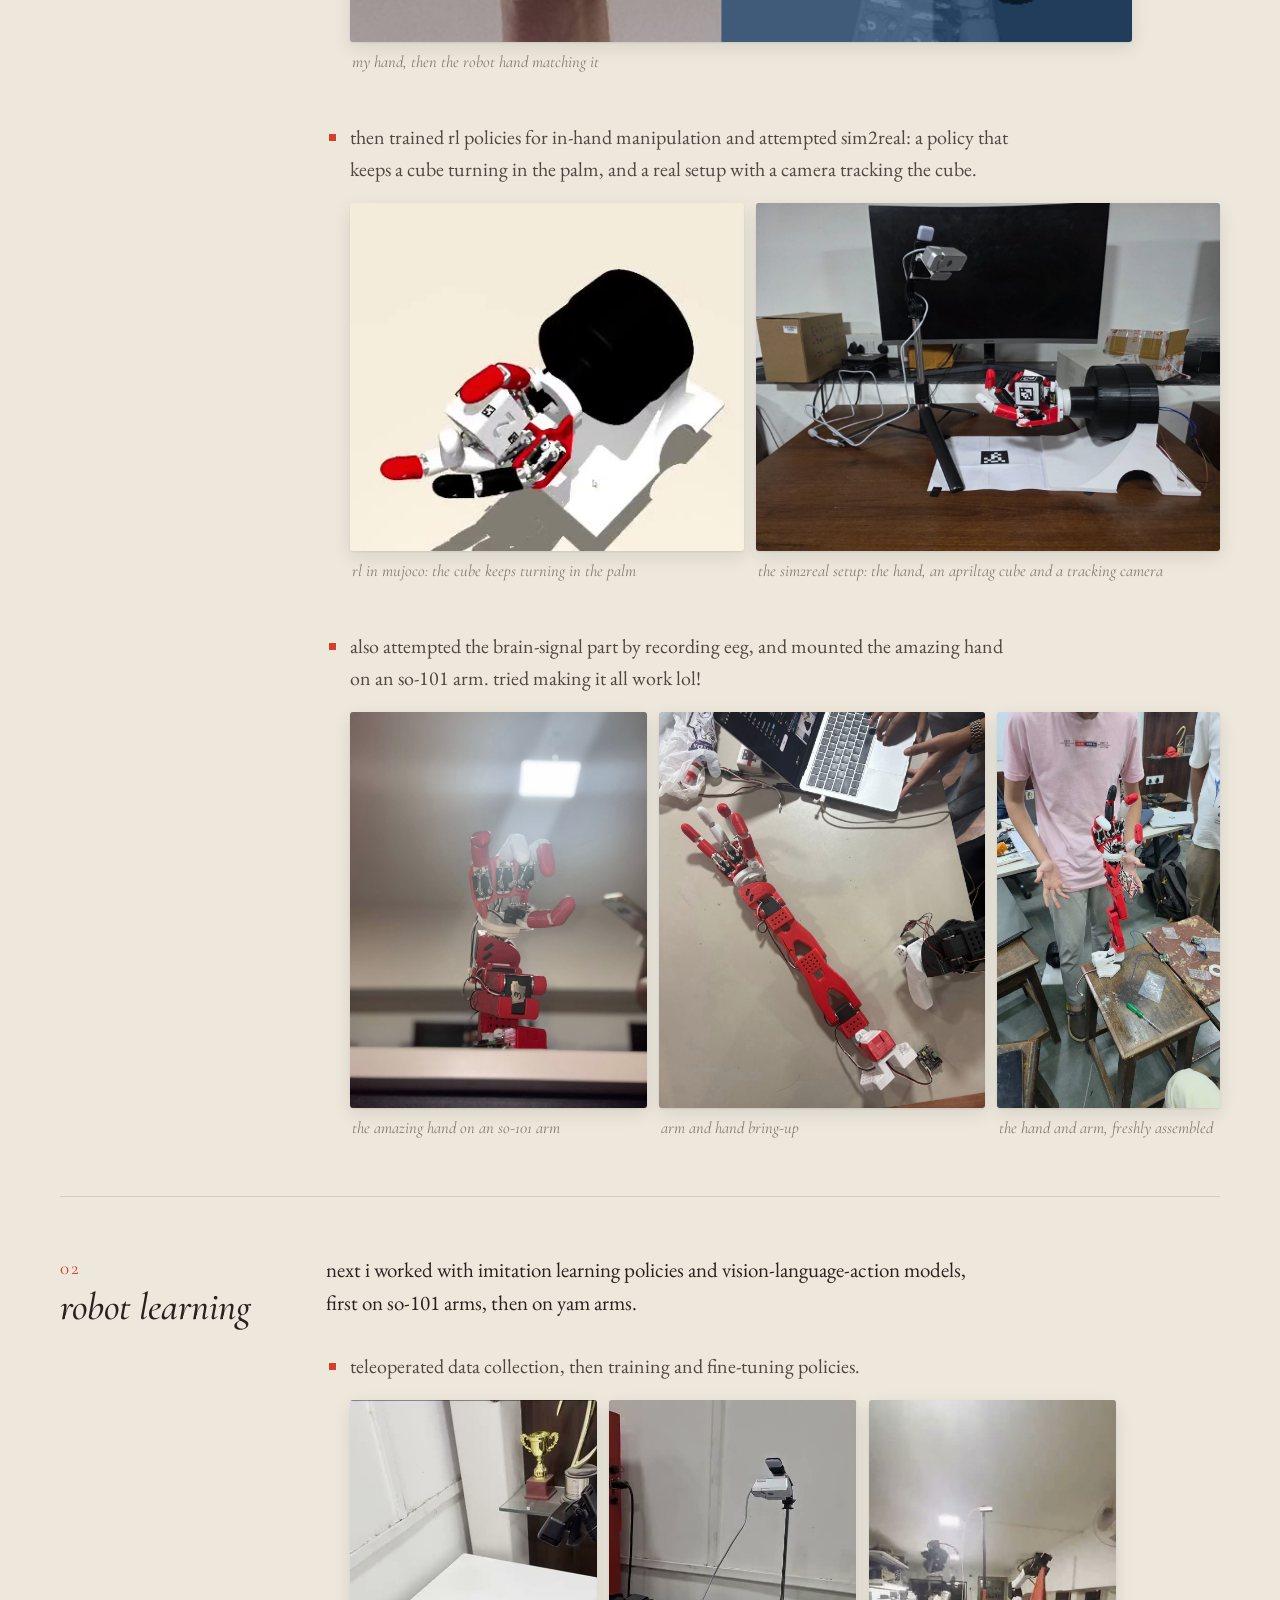
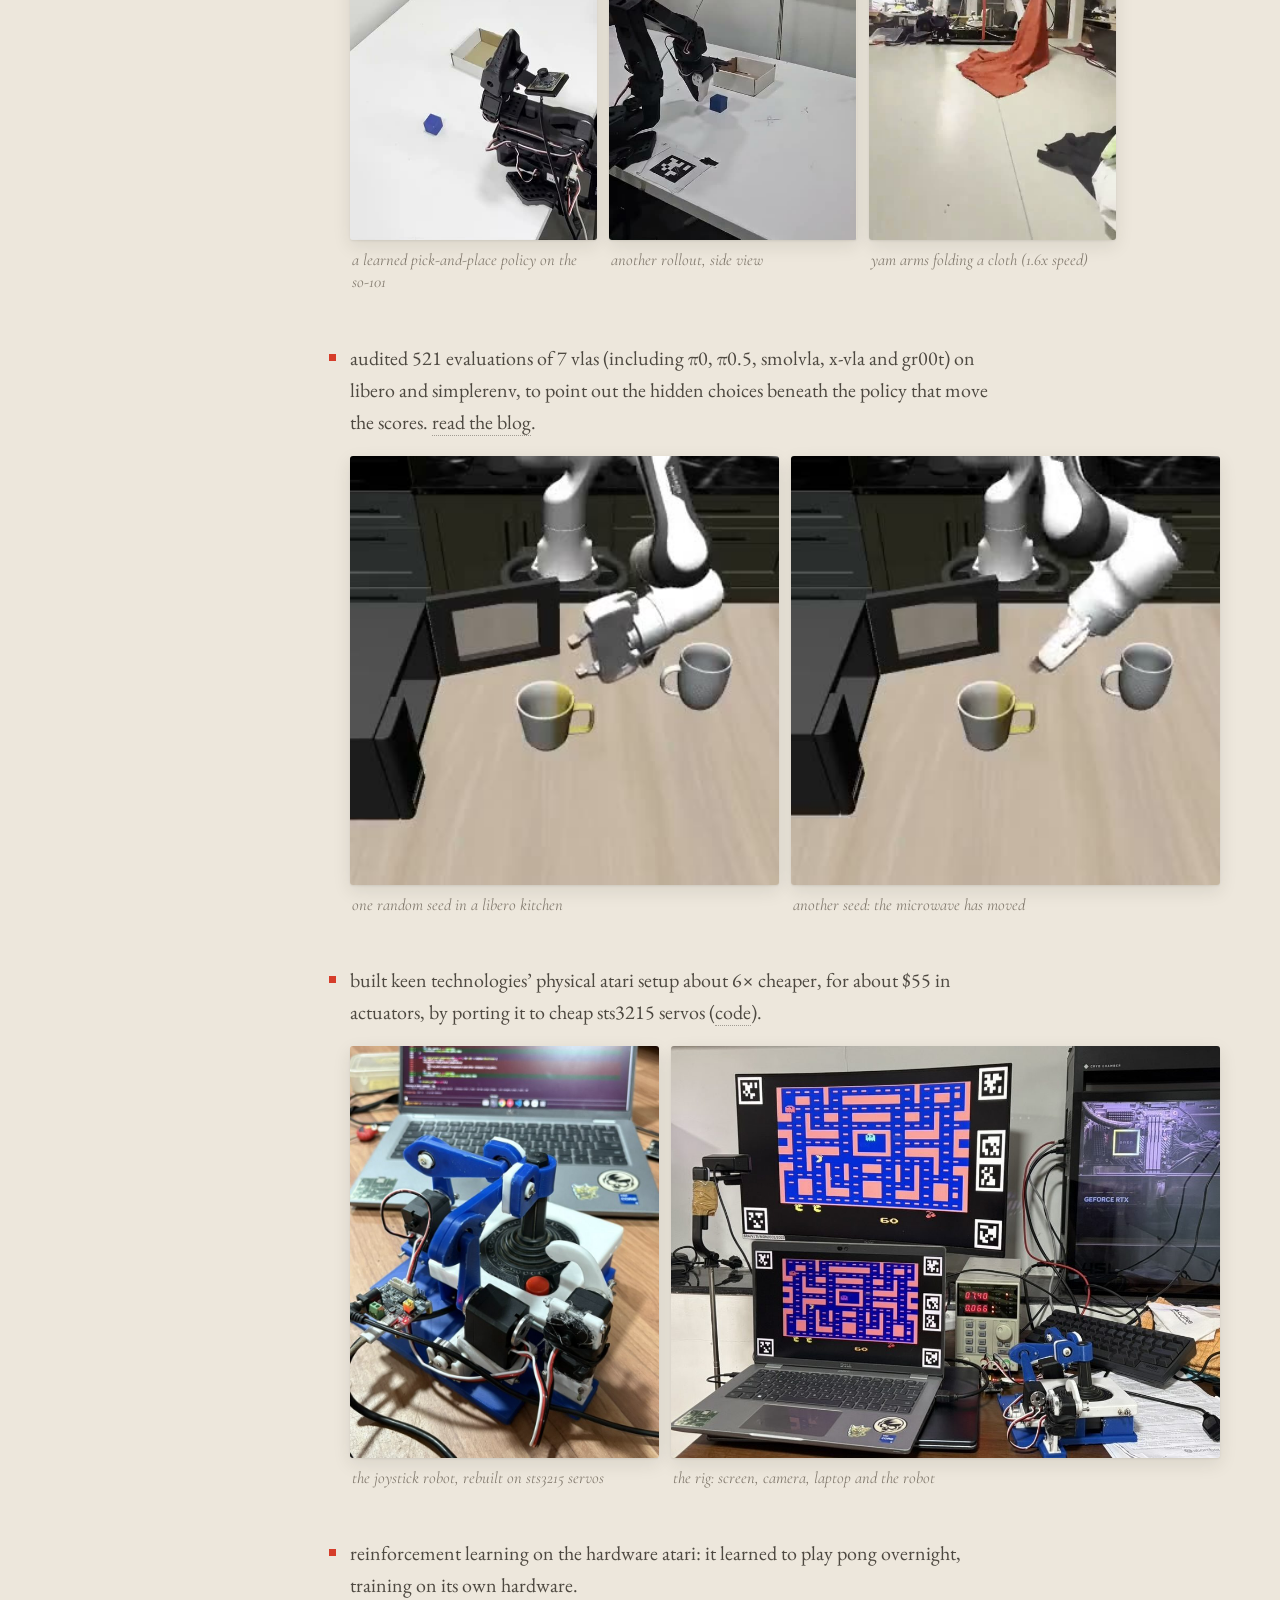
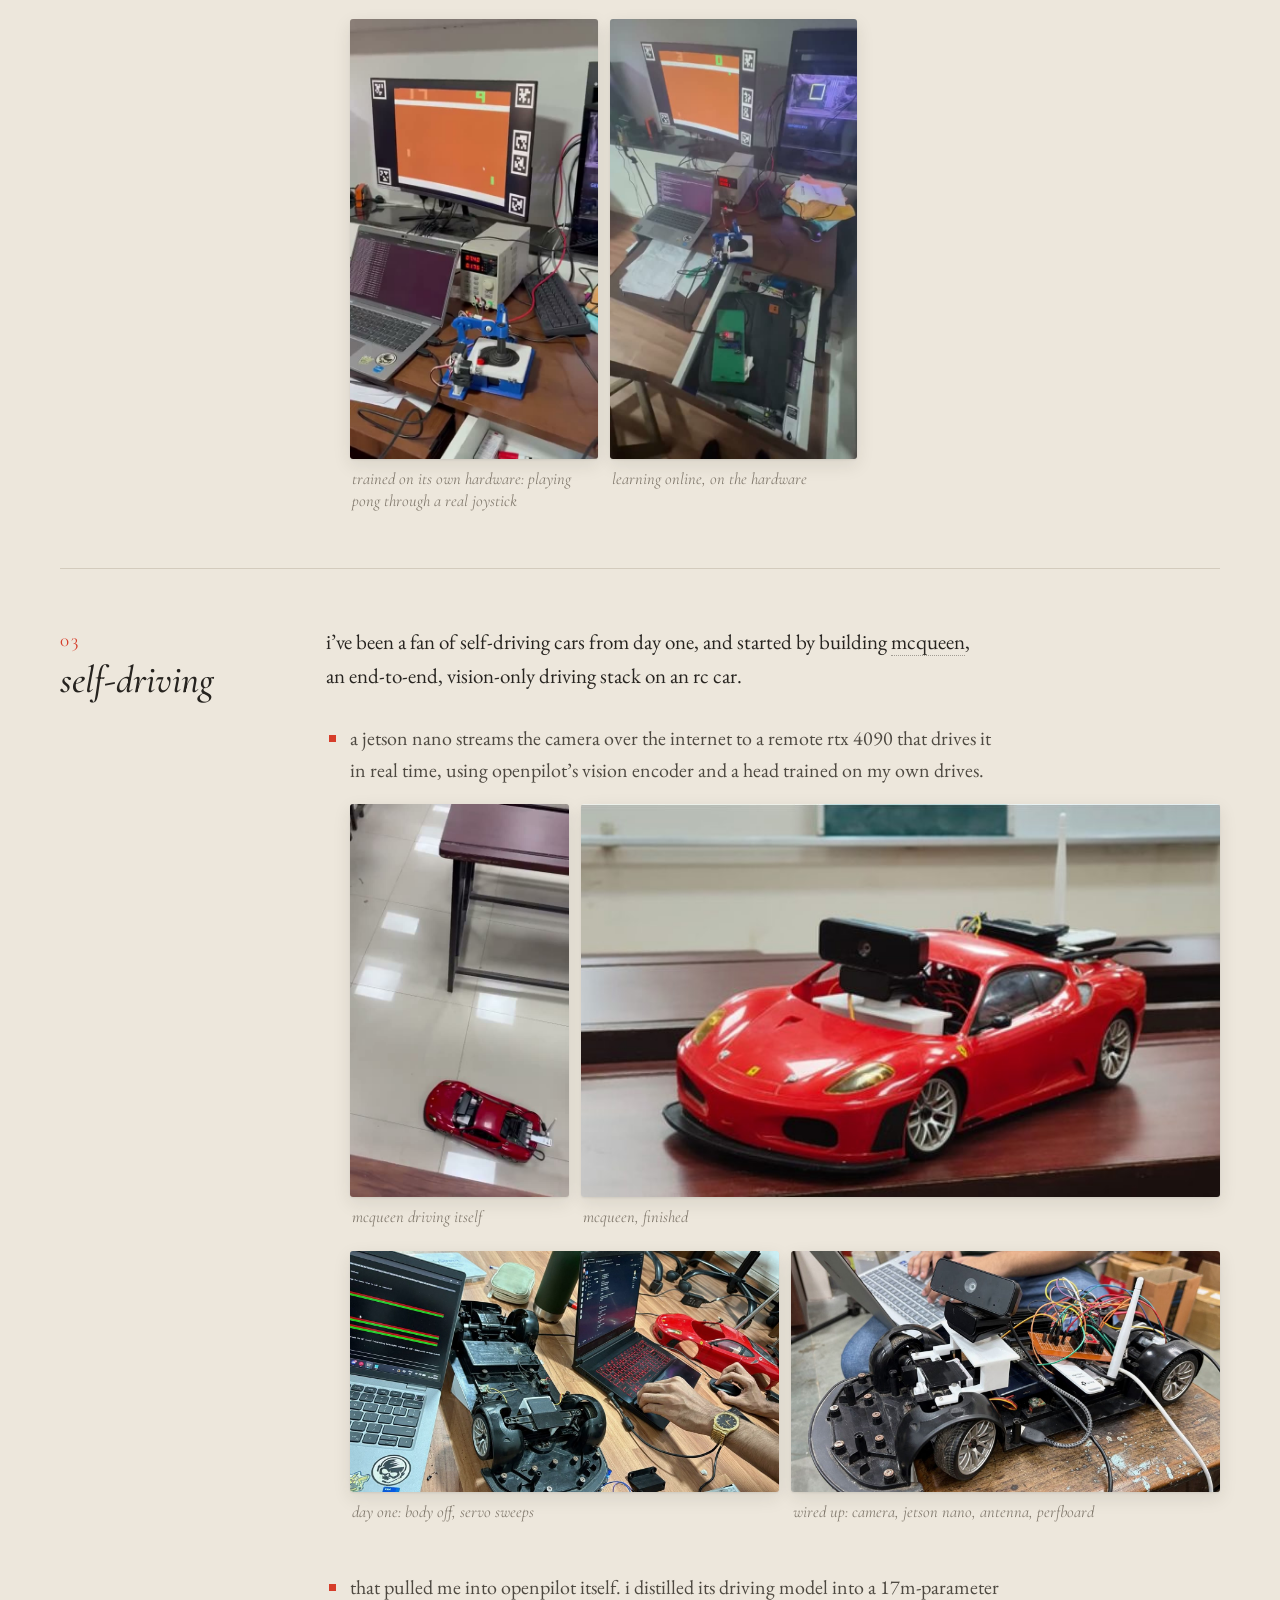
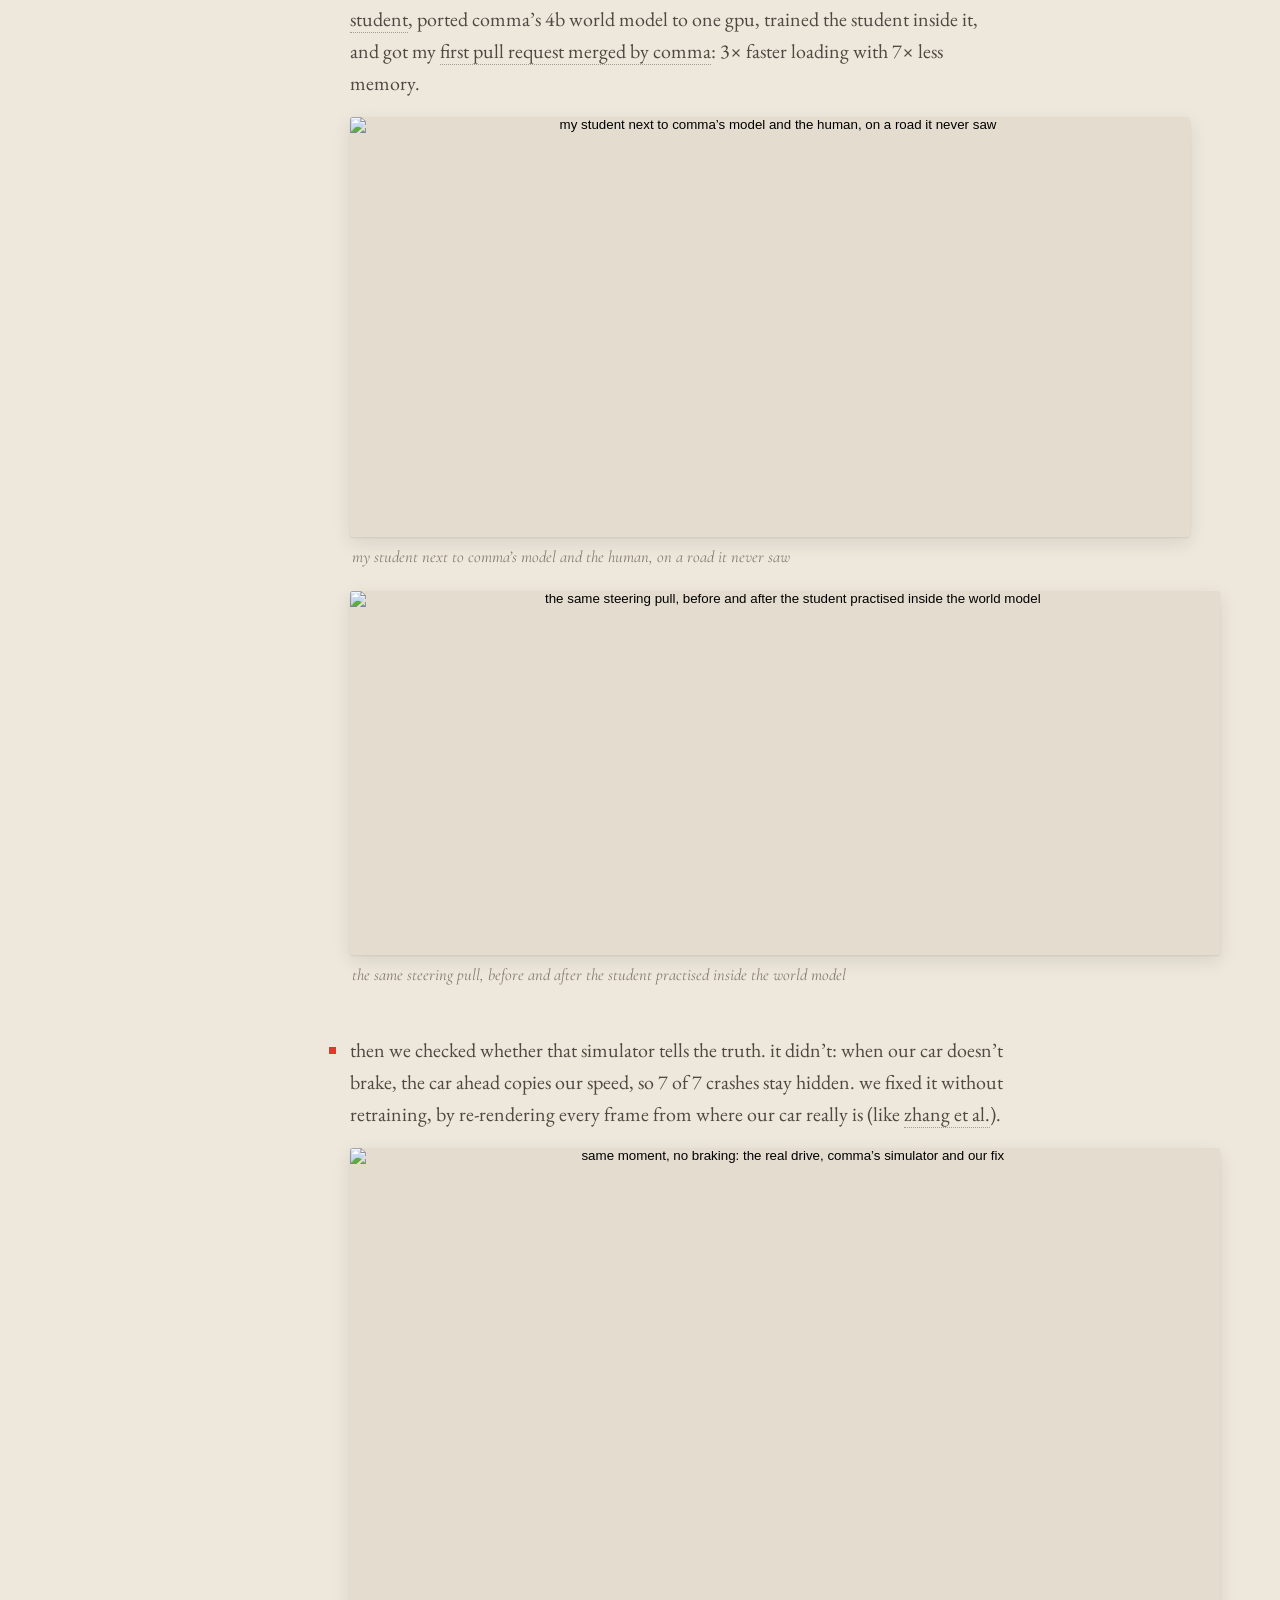
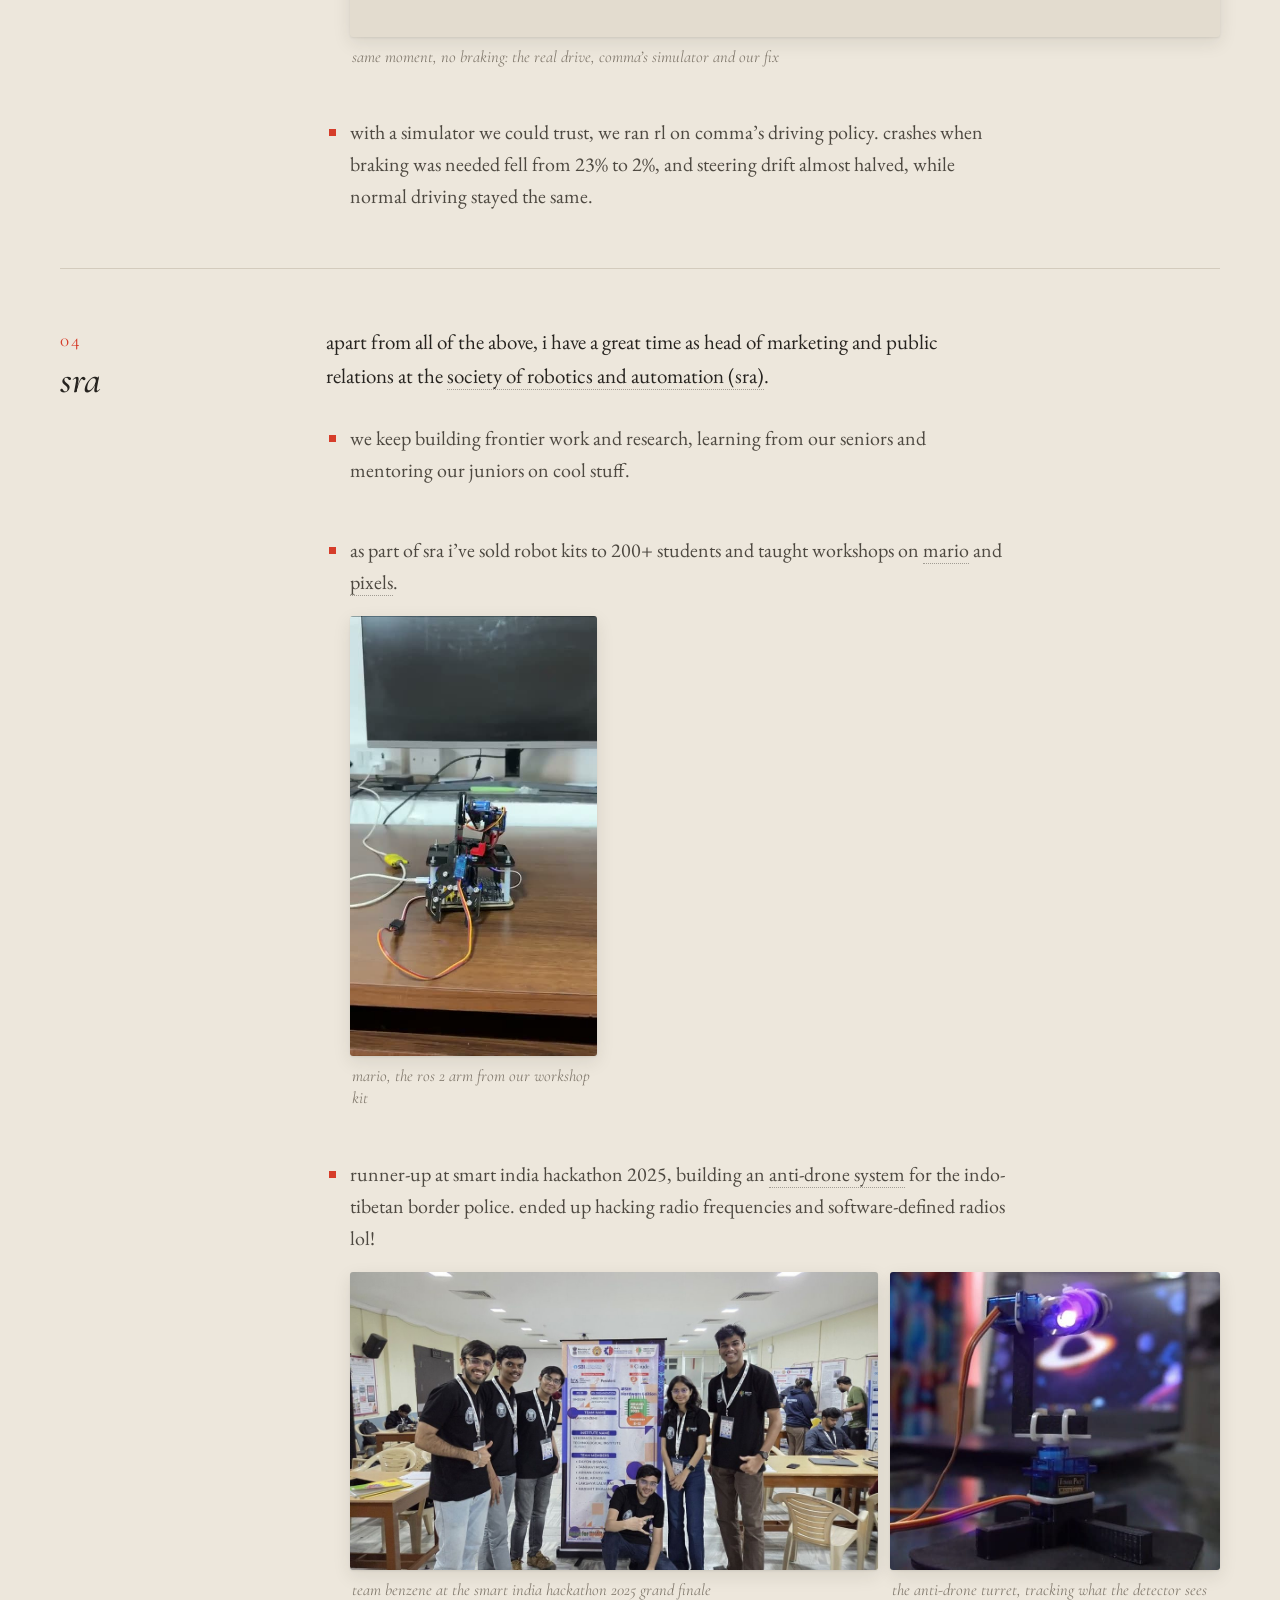
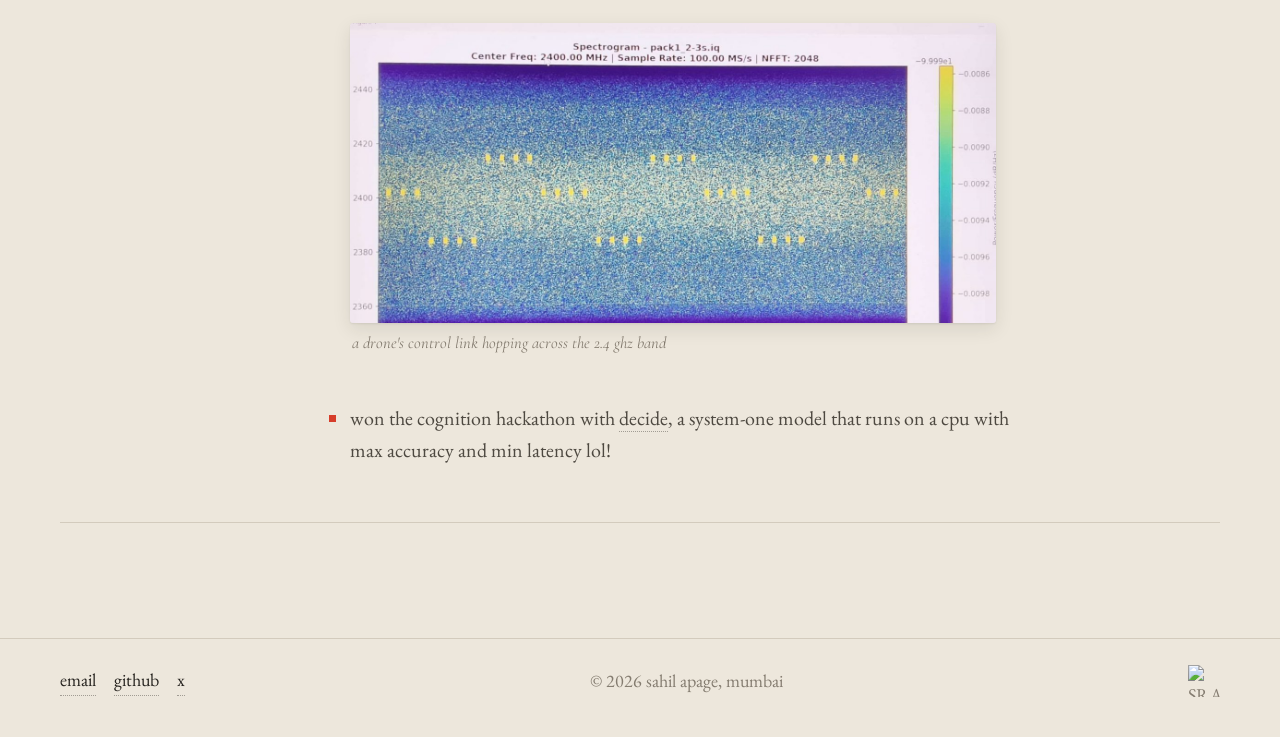
==== commit d9ea241b: "Bigger photo and media, two-column journey with captions, our own openpilot clips, shorter self-driv" ====
--- a/index.html
+++ b/index.html
@@ -78,47 +78,55 @@
     <h2>journey</h2>
 
     <div class="chap" id="hand">
-      <h3>the bionic hand</h3>
+      <header class="chap-h"><span class="num">01</span><h3>the bionic hand</h3></header>
+      <div class="chap-b">
       <p class="intro-p">to start with, i wanted to tackle the hardest problem i could sense in robotics. so i got my hands dirty with dexterous manipulation, with the plan of somehow controlling it with brain signals lol.</p>
       <ul class="steps">
-        <li><p>i 3d printed and built pollen robotics&rsquo; <a href="https://github.com/sahilapage/so-hand">amazing hand</a>.</p><div class="strip" style="--n:1;--sum:0.7500"><button class="shot" style="--ar:1050/1400" data-full="media/sohand-assembled.jpg" data-cap="the assembled amazing hand" aria-label="the assembled amazing hand"><img src="media/sohand-assembled.jpg" alt="the assembled amazing hand" width="1050" height="1400" loading="lazy"></button></div></li>
-        <li><p>imitation learning to teach the hand to do stuff. a teleop device for a dexterous hand is hard to make, so i recorded expert demos of my own hand with a stereo depth camera (oak-d pro), recovered the 3d hand poses from the videos, and mapped them onto the robot hand by solving inverse kinematics.</p><div class="strip" style="--n:1;--sum:1.7766"><button class="shot" style="--ar:1400/788" data-full="media/sohand-retarget.jpg" data-cap="my hand, then the robot hand matching it" aria-label="my hand, then the robot hand matching it"><img src="media/sohand-retarget.jpg" alt="my hand, then the robot hand matching it" width="1400" height="788" loading="lazy"></button></div></li>
-        <li><p>then trained rl policies for in-hand manipulation and attempted sim2real: a policy that keeps a cube turning in the palm, and a real setup with a camera tracking the cube.</p><div class="strip" style="--n:2;--sum:2.4638"><button class="shot" style="--ar:416/368" data-video="media/sohand-sim.mp4" data-cap="rl in mujoco: the cube keeps turning in the palm" aria-label="rl in mujoco: the cube keeps turning in the palm"><video data-src="media/sohand-sim.mp4" poster="media/sohand-sim.jpg" muted loop playsinline preload="none" width="416" height="368"></video></button><button class="shot" style="--ar:1400/1050" data-full="media/sohand-setup.jpg" data-cap="the sim2real setup: the hand, an apriltag cube and a tracking camera" aria-label="the sim2real setup: the hand, an apriltag cube and a tracking camera"><img src="media/sohand-setup.jpg" alt="the sim2real setup: the hand, an apriltag cube and a tracking camera" width="1400" height="1050" loading="lazy"></button></div></li>
-        <li><p>also attempted the brain-signal part by recording eeg, and mounted the amazing hand on an so-101 arm. tried making it all work lol!</p><div class="strip" style="--n:3;--sum:2.1343"><button class="shot" style="--ar:1050/1400" data-full="media/hand-arm-up.jpg" data-cap="the amazing hand on an so-101 arm" aria-label="the amazing hand on an so-101 arm"><img src="media/hand-arm-up.jpg" alt="the amazing hand on an so-101 arm" width="1050" height="1400" loading="lazy"></button><button class="shot" style="--ar:1151/1400" data-full="media/hand-arm-table.jpg" data-cap="arm and hand bring-up" aria-label="arm and hand bring-up"><img src="media/hand-arm-table.jpg" alt="arm and hand bring-up" width="1151" height="1400" loading="lazy"></button><button class="shot" style="--ar:787/1400" data-full="media/hand-arm-held.jpg" data-cap="the hand and arm, freshly assembled" aria-label="the hand and arm, freshly assembled"><img src="media/hand-arm-held.jpg" alt="the hand and arm, freshly assembled" width="787" height="1400" loading="lazy"></button></div></li>
+        <li><p>i 3d printed and built pollen robotics&rsquo; <a href="https://github.com/sahilapage/so-hand">amazing hand</a>.</p><div class="strip one" style="--n:1;--sum:0.7500"><figure class="fig"><button class="shot" style="--ar:1050/1400" data-full="media/sohand-assembled.jpg" data-cap="the assembled amazing hand" aria-label="the assembled amazing hand"><img src="media/sohand-assembled.jpg" alt="the assembled amazing hand" width="1050" height="1400" loading="lazy"></button><figcaption>the assembled amazing hand</figcaption></figure></div></li>
+        <li><p>imitation learning to teach the hand to do stuff. a teleop device for a dexterous hand is hard to make, so i recorded expert demos of my own hand with a stereo depth camera (oak-d pro), recovered the 3d hand poses from the videos, and mapped them onto the robot hand by solving inverse kinematics.</p><div class="strip one" style="--n:1;--sum:1.7766"><figure class="fig"><button class="shot" style="--ar:1400/788" data-full="media/sohand-retarget.jpg" data-cap="my hand, then the robot hand matching it" aria-label="my hand, then the robot hand matching it"><img src="media/sohand-retarget.jpg" alt="my hand, then the robot hand matching it" width="1400" height="788" loading="lazy"></button><figcaption>my hand, then the robot hand matching it</figcaption></figure></div></li>
+        <li><p>then trained rl policies for in-hand manipulation and attempted sim2real: a policy that keeps a cube turning in the palm, and a real setup with a camera tracking the cube.</p><div class="strip" style="--n:2;--sum:2.4638"><figure class="fig"><button class="shot" style="--ar:416/368" data-video="media/sohand-sim.mp4" data-cap="rl in mujoco: the cube keeps turning in the palm" aria-label="rl in mujoco: the cube keeps turning in the palm"><video data-src="media/sohand-sim.mp4" poster="media/sohand-sim.jpg" muted loop playsinline preload="none" width="416" height="368"></video></button><figcaption>rl in mujoco: the cube keeps turning in the palm</figcaption></figure><figure class="fig"><button class="shot" style="--ar:1400/1050" data-full="media/sohand-setup.jpg" data-cap="the sim2real setup: the hand, an apriltag cube and a tracking camera" aria-label="the sim2real setup: the hand, an apriltag cube and a tracking camera"><img src="media/sohand-setup.jpg" alt="the sim2real setup: the hand, an apriltag cube and a tracking camera" width="1400" height="1050" loading="lazy"></button><figcaption>the sim2real setup: the hand, an apriltag cube and a tracking camera</figcaption></figure></div></li>
+        <li><p>also attempted the brain-signal part by recording eeg, and mounted the amazing hand on an so-101 arm. tried making it all work lol!</p><div class="strip" style="--n:3;--sum:2.1343"><figure class="fig"><button class="shot" style="--ar:1050/1400" data-full="media/hand-arm-up.jpg" data-cap="the amazing hand on an so-101 arm" aria-label="the amazing hand on an so-101 arm"><img src="media/hand-arm-up.jpg" alt="the amazing hand on an so-101 arm" width="1050" height="1400" loading="lazy"></button><figcaption>the amazing hand on an so-101 arm</figcaption></figure><figure class="fig"><button class="shot" style="--ar:1151/1400" data-full="media/hand-arm-table.jpg" data-cap="arm and hand bring-up" aria-label="arm and hand bring-up"><img src="media/hand-arm-table.jpg" alt="arm and hand bring-up" width="1151" height="1400" loading="lazy"></button><figcaption>arm and hand bring-up</figcaption></figure><figure class="fig"><button class="shot" style="--ar:787/1400" data-full="media/hand-arm-held.jpg" data-cap="the hand and arm, freshly assembled" aria-label="the hand and arm, freshly assembled"><img src="media/hand-arm-held.jpg" alt="the hand and arm, freshly assembled" width="787" height="1400" loading="lazy"></button><figcaption>the hand and arm, freshly assembled</figcaption></figure></div></li>
       </ul>
+      </div>
     </div>
 
     <div class="chap" id="learning">
-      <h3>robot learning</h3>
+      <header class="chap-h"><span class="num">02</span><h3>robot learning</h3></header>
+      <div class="chap-b">
       <p class="intro-p">next i worked with imitation learning policies and vision-language-action models, first on so-101 arms, then on yam arms.</p>
       <ul class="steps">
-        <li><p>teleoperated data collection, then training and fine-tuning policies.</p><div class="strip" style="--n:3;--sum:1.6865"><button class="shot" style="--ar:480/854" data-video="media/so101-pick-a.mp4" data-cap="a learned pick-and-place policy on the so-101" aria-label="a learned pick-and-place policy on the so-101"><video data-src="media/so101-pick-a.mp4" poster="media/so101-pick-a.jpg" muted loop playsinline preload="none" width="480" height="854"></video></button><button class="shot" style="--ar:478/850" data-video="media/so101-pick-b.mp4" data-cap="another rollout, side view" aria-label="another rollout, side view"><video data-src="media/so101-pick-b.mp4" poster="media/so101-pick-b.jpg" muted loop playsinline preload="none" width="478" height="850"></video></button><button class="shot" style="--ar:480/854" data-video="media/yam-fold.mp4" data-cap="yam arms folding a cloth (1.6x speed)" aria-label="yam arms folding a cloth (1.6x speed)"><video data-src="media/yam-fold.mp4" poster="media/yam-fold.jpg" muted loop playsinline preload="none" width="480" height="854"></video></button></div></li>
-        <li><p>audited 521 evaluations of 7 vlas (including &pi;0, &pi;0.5, smolvla, x-vla and gr00t) on libero and simplerenv, to point out the hidden choices beneath the policy that move the scores. <a href="https://sahilapage.github.io/eval-audit/">read the blog</a>.</p><div class="strip" style="--n:2;--sum:2.0000"><button class="shot" style="--ar:360/360" data-video="media/audit-seed-a.mp4" data-cap="one random seed in a libero kitchen" aria-label="one random seed in a libero kitchen"><video data-src="media/audit-seed-a.mp4" poster="media/audit-seed-a.jpg" muted loop playsinline preload="none" width="360" height="360"></video></button><button class="shot" style="--ar:360/360" data-video="media/audit-seed-b.mp4" data-cap="another seed: the microwave has moved" aria-label="another seed: the microwave has moved"><video data-src="media/audit-seed-b.mp4" poster="media/audit-seed-b.jpg" muted loop playsinline preload="none" width="360" height="360"></video></button></div></li>
-        <li><p>built keen technologies&rsquo; physical atari setup about 6&times; cheaper, for about $55 in actuators, by porting it to cheap sts3215 servos (<a href="https://github.com/SRA-VJTI/physical-atari">code</a>).</p><div class="strip" style="--n:2;--sum:2.0833"><button class="shot" style="--ar:768/1024" data-full="media/atari-robotroller.jpg" data-cap="the joystick robot, rebuilt on sts3215 servos" aria-label="the joystick robot, rebuilt on sts3215 servos"><img src="media/atari-robotroller.jpg" alt="the joystick robot, rebuilt on sts3215 servos" width="768" height="1024" loading="lazy"></button><button class="shot" style="--ar:1024/768" data-full="media/atari-setup.jpg" data-cap="the rig: screen, camera, laptop and the robot" aria-label="the rig: screen, camera, laptop and the robot"><img src="media/atari-setup.jpg" alt="the rig: screen, camera, laptop and the robot" width="1024" height="768" loading="lazy"></button></div></li>
-        <li><p>reinforcement learning on the hardware atari: it learned to play pong overnight, training on its own hardware.</p><div class="strip" style="--n:2;--sum:1.1250"><button class="shot" style="--ar:540/960" data-video="media/atari-eval.mp4" data-cap="trained on its own hardware: playing pong through a real joystick" aria-label="trained on its own hardware: playing pong through a real joystick"><video data-src="media/atari-eval.mp4" poster="media/atari-eval.jpg" muted loop playsinline preload="none" width="540" height="960"></video></button><button class="shot" style="--ar:540/960" data-video="media/atari-train.mp4" data-cap="learning online, on the hardware" aria-label="learning online, on the hardware"><video data-src="media/atari-train.mp4" poster="media/atari-train.jpg" muted loop playsinline preload="none" width="540" height="960"></video></button></div></li>
+        <li><p>teleoperated data collection, then training and fine-tuning policies.</p><div class="strip" style="--n:3;--sum:1.6865"><figure class="fig"><button class="shot" style="--ar:480/854" data-video="media/so101-pick-a.mp4" data-cap="a learned pick-and-place policy on the so-101" aria-label="a learned pick-and-place policy on the so-101"><video data-src="media/so101-pick-a.mp4" poster="media/so101-pick-a.jpg" muted loop playsinline preload="none" width="480" height="854"></video></button><figcaption>a learned pick-and-place policy on the so-101</figcaption></figure><figure class="fig"><button class="shot" style="--ar:478/850" data-video="media/so101-pick-b.mp4" data-cap="another rollout, side view" aria-label="another rollout, side view"><video data-src="media/so101-pick-b.mp4" poster="media/so101-pick-b.jpg" muted loop playsinline preload="none" width="478" height="850"></video></button><figcaption>another rollout, side view</figcaption></figure><figure class="fig"><button class="shot" style="--ar:480/854" data-video="media/yam-fold.mp4" data-cap="yam arms folding a cloth (1.6x speed)" aria-label="yam arms folding a cloth (1.6x speed)"><video data-src="media/yam-fold.mp4" poster="media/yam-fold.jpg" muted loop playsinline preload="none" width="480" height="854"></video></button><figcaption>yam arms folding a cloth (1.6x speed)</figcaption></figure></div></li>
+        <li><p>audited 521 evaluations of 7 vlas (including &pi;0, &pi;0.5, smolvla, x-vla and gr00t) on libero and simplerenv, to point out the hidden choices beneath the policy that move the scores. <a href="https://sahilapage.github.io/eval-audit/">read the blog</a>.</p><div class="strip" style="--n:2;--sum:2.0000"><figure class="fig"><button class="shot" style="--ar:360/360" data-video="media/audit-seed-a.mp4" data-cap="one random seed in a libero kitchen" aria-label="one random seed in a libero kitchen"><video data-src="media/audit-seed-a.mp4" poster="media/audit-seed-a.jpg" muted loop playsinline preload="none" width="360" height="360"></video></button><figcaption>one random seed in a libero kitchen</figcaption></figure><figure class="fig"><button class="shot" style="--ar:360/360" data-video="media/audit-seed-b.mp4" data-cap="another seed: the microwave has moved" aria-label="another seed: the microwave has moved"><video data-src="media/audit-seed-b.mp4" poster="media/audit-seed-b.jpg" muted loop playsinline preload="none" width="360" height="360"></video></button><figcaption>another seed: the microwave has moved</figcaption></figure></div></li>
+        <li><p>built keen technologies&rsquo; physical atari setup about 6&times; cheaper, for about $55 in actuators, by porting it to cheap sts3215 servos (<a href="https://github.com/SRA-VJTI/physical-atari">code</a>).</p><div class="strip" style="--n:2;--sum:2.0833"><figure class="fig"><button class="shot" style="--ar:768/1024" data-full="media/atari-robotroller.jpg" data-cap="the joystick robot, rebuilt on sts3215 servos" aria-label="the joystick robot, rebuilt on sts3215 servos"><img src="media/atari-robotroller.jpg" alt="the joystick robot, rebuilt on sts3215 servos" width="768" height="1024" loading="lazy"></button><figcaption>the joystick robot, rebuilt on sts3215 servos</figcaption></figure><figure class="fig"><button class="shot" style="--ar:1024/768" data-full="media/atari-setup.jpg" data-cap="the rig: screen, camera, laptop and the robot" aria-label="the rig: screen, camera, laptop and the robot"><img src="media/atari-setup.jpg" alt="the rig: screen, camera, laptop and the robot" width="1024" height="768" loading="lazy"></button><figcaption>the rig: screen, camera, laptop and the robot</figcaption></figure></div></li>
+        <li><p>reinforcement learning on the hardware atari: it learned to play pong overnight, training on its own hardware.</p><div class="strip" style="--n:2;--sum:1.1250"><figure class="fig"><button class="shot" style="--ar:540/960" data-video="media/atari-eval.mp4" data-cap="trained on its own hardware: playing pong through a real joystick" aria-label="trained on its own hardware: playing pong through a real joystick"><video data-src="media/atari-eval.mp4" poster="media/atari-eval.jpg" muted loop playsinline preload="none" width="540" height="960"></video></button><figcaption>trained on its own hardware: playing pong through a real joystick</figcaption></figure><figure class="fig"><button class="shot" style="--ar:540/960" data-video="media/atari-train.mp4" data-cap="learning online, on the hardware" aria-label="learning online, on the hardware"><video data-src="media/atari-train.mp4" poster="media/atari-train.jpg" muted loop playsinline preload="none" width="540" height="960"></video></button><figcaption>learning online, on the hardware</figcaption></figure></div></li>
       </ul>
+      </div>
     </div>
 
     <div class="chap" id="driving">
-      <h3>self-driving</h3>
+      <header class="chap-h"><span class="num">03</span><h3>self-driving</h3></header>
+      <div class="chap-b">
       <p class="intro-p">i&rsquo;ve been a fan of self-driving cars from day one, and started by building <a href="https://github.com/sahilapage/McQueen">mcqueen</a>, an end-to-end, vision-only driving stack on an rc car.</p>
       <ul class="steps">
-        <li><p>a jetson nano streams the camera over the internet to a remote rtx 4090 that drives it in real time, using openpilot&rsquo;s vision encoder and a head trained on my own drives.</p><div class="strip" style="--n:4;--sum:5.7348"><button class="shot" style="--ar:464/832" data-video="media/mcqueen-demo.mp4" data-cap="mcqueen driving itself" aria-label="mcqueen driving itself"><video data-src="media/mcqueen-demo.mp4" poster="media/mcqueen-demo.jpg" muted loop playsinline preload="none" width="464" height="832"></video></button><button class="shot" style="--ar:1400/788" data-full="media/mcqueen-build-1.jpg" data-cap="day one: body off, servo sweeps" aria-label="day one: body off, servo sweeps"><img src="media/mcqueen-build-1.jpg" alt="day one: body off, servo sweeps" width="1400" height="788" loading="lazy"></button><button class="shot" style="--ar:1400/788" data-full="media/mcqueen-build-2.jpg" data-cap="wired up: camera, jetson nano, antenna, perfboard" aria-label="wired up: camera, jetson nano, antenna, perfboard"><img src="media/mcqueen-build-2.jpg" alt="wired up: camera, jetson nano, antenna, perfboard" width="1400" height="788" loading="lazy"></button><button class="shot" style="--ar:669/412" data-full="media/mcqueen-car.jpg" data-cap="mcqueen, finished" aria-label="mcqueen, finished"><img src="media/mcqueen-car.jpg" alt="mcqueen, finished" width="669" height="412" loading="lazy"></button></div></li>
-        <li><p>that pulled me into openpilot itself. i distilled its driving model into a 17m-parameter <a href="https://github.com/sahilapage/openpilot-distill-lab">student</a>, ported comma&rsquo;s 4b world model to one gpu, trained the student inside it, and got my <a href="https://github.com/YassineYousfi/openpilot.distill/pull/1">first pull request merged by comma</a>: 3&times; faster loading with 7&times; less memory.</p><div class="strip" style="--n:1;--sum:2.0000"><button class="shot" style="--ar:512/256" data-full="media/openpilot-path.jpg" data-cap="openpilot.distill: the student’s path (orange) over openpilot’s (blue)" aria-label="openpilot.distill: the student’s path (orange) over openpilot’s (blue)"><img src="media/openpilot-path.jpg" alt="openpilot.distill: the student’s path (orange) over openpilot’s (blue)" width="512" height="256" loading="lazy"></button></div></li>
-        <li><p>then we asked whether that simulator tells the truth. when our car doesn&rsquo;t brake for the car ahead, the car ahead copies our speed, so the gap never closes on screen and 7 of 7 crashes stay hidden: the world model draws what the human driver did next, not what we did. we fixed it without retraining by re-rendering each frame from our car&rsquo;s real position with depth and letting comma&rsquo;s own model finish it (the same recipe as <a href="https://arxiv.org/abs/2608.11601">zhang et al.</a>). the gap it shows went from 4% to 94% of the real change. it is the same flaw <a href="#publications">our papers</a> found in public world models.</p><div class="strip" style="--n:1;--sum:4.0000"><button class="shot" style="--ar:960/240" data-video="media/planleak-scene.mp4" data-cap="the same flaw in a public world model: one plan into a stopped car, as released (left) and repaired (right)" aria-label="the same flaw in a public world model: one plan into a stopped car, as released (left) and repaired (right)"><video data-src="media/planleak-scene.mp4" poster="media/planleak-scene.jpg" muted loop playsinline preload="none" width="960" height="240"></video></button></div></li>
-        <li><p>with a simulator we could trust, we ran rl on comma&rsquo;s own driving policy. under a steady pull, drift fell from 5.1 m to 2.8 m while normal driving on real roads stayed the same. when braking was needed, crashes fell from 23% to 2%, as safe as a classic cruise controller with about half its hard braking.</p></li>
+        <li><p>a jetson nano streams the camera over the internet to a remote rtx 4090 that drives it in real time, using openpilot&rsquo;s vision encoder and a head trained on my own drives.</p><div class="strip" style="--n:2;--sum:2.1815"><figure class="fig"><button class="shot" style="--ar:464/832" data-video="media/mcqueen-demo.mp4" data-cap="mcqueen driving itself" aria-label="mcqueen driving itself"><video data-src="media/mcqueen-demo.mp4" poster="media/mcqueen-demo.jpg" muted loop playsinline preload="none" width="464" height="832"></video></button><figcaption>mcqueen driving itself</figcaption></figure><figure class="fig"><button class="shot" style="--ar:669/412" data-full="media/mcqueen-car.jpg" data-cap="mcqueen, finished" aria-label="mcqueen, finished"><img src="media/mcqueen-car.jpg" alt="mcqueen, finished" width="669" height="412" loading="lazy"></button><figcaption>mcqueen, finished</figcaption></figure></div><div class="strip" style="--n:2;--sum:3.5533"><figure class="fig"><button class="shot" style="--ar:1400/788" data-full="media/mcqueen-build-1.jpg" data-cap="day one: body off, servo sweeps" aria-label="day one: body off, servo sweeps"><img src="media/mcqueen-build-1.jpg" alt="day one: body off, servo sweeps" width="1400" height="788" loading="lazy"></button><figcaption>day one: body off, servo sweeps</figcaption></figure><figure class="fig"><button class="shot" style="--ar:1400/788" data-full="media/mcqueen-build-2.jpg" data-cap="wired up: camera, jetson nano, antenna, perfboard" aria-label="wired up: camera, jetson nano, antenna, perfboard"><img src="media/mcqueen-build-2.jpg" alt="wired up: camera, jetson nano, antenna, perfboard" width="1400" height="788" loading="lazy"></button><figcaption>wired up: camera, jetson nano, antenna, perfboard</figcaption></figure></div></li>
+        <li><p>that pulled me into openpilot itself. i distilled its driving model into a 17m-parameter <a href="https://github.com/sahilapage/openpilot-distill-lab">student</a>, ported comma&rsquo;s 4b world model to one gpu, trained the student inside it, and got my <a href="https://github.com/YassineYousfi/openpilot.distill/pull/1">first pull request merged by comma</a>: 3&times; faster loading with 7&times; less memory.</p><div class="strip one" style="--n:1;--sum:2.0000;--cap:420px"><figure class="fig"><button class="shot" style="--ar:960/480" data-full="https://github.com/sahilapage/sahilapage.github.io/releases/download/media/op-realroad.webp" data-cap="my student next to comma’s model and the human, on a road it never saw" aria-label="my student next to comma’s model and the human, on a road it never saw"><img src="https://github.com/sahilapage/sahilapage.github.io/releases/download/media/op-realroad.webp" alt="my student next to comma’s model and the human, on a road it never saw" width="960" height="480" loading="lazy"></button><figcaption>my student next to comma’s model and the human, on a road it never saw</figcaption></figure></div><div class="strip one" style="--n:1;--sum:2.3904;--cap:420px"><figure class="fig"><button class="shot" style="--ar:1200/502" data-full="https://github.com/sahilapage/sahilapage.github.io/releases/download/media/op-practice.webp" data-cap="the same steering pull, before and after the student practised inside the world model" aria-label="the same steering pull, before and after the student practised inside the world model"><img src="https://github.com/sahilapage/sahilapage.github.io/releases/download/media/op-practice.webp" alt="the same steering pull, before and after the student practised inside the world model" width="1200" height="502" loading="lazy"></button><figcaption>the same steering pull, before and after the student practised inside the world model</figcaption></figure></div></li>
+        <li><p>then we checked whether that simulator tells the truth. it didn&rsquo;t: when our car doesn&rsquo;t brake, the car ahead copies our speed, so 7 of 7 crashes stay hidden. we fixed it without retraining, by re-rendering every frame from where our car really is (like <a href="https://arxiv.org/abs/2608.11601">zhang et al.</a>).</p><div class="strip one" style="--n:1;--sum:1.7778;--cap:520px"><figure class="fig"><button class="shot" style="--ar:1280/720" data-full="https://github.com/sahilapage/sahilapage.github.io/releases/download/media/op-simfix.webp" data-cap="same moment, no braking: the real drive, comma’s simulator and our fix" aria-label="same moment, no braking: the real drive, comma’s simulator and our fix"><img src="https://github.com/sahilapage/sahilapage.github.io/releases/download/media/op-simfix.webp" alt="same moment, no braking: the real drive, comma’s simulator and our fix" width="1280" height="720" loading="lazy"></button><figcaption>same moment, no braking: the real drive, comma’s simulator and our fix</figcaption></figure></div></li>
+        <li><p>with a simulator we could trust, we ran rl on comma&rsquo;s driving policy. crashes when braking was needed fell from 23% to 2%, and steering drift almost halved, while normal driving stayed the same.</p></li>
       </ul>
+      </div>
     </div>
 
     <div class="chap" id="sra">
-      <h3>sra</h3>
+      <header class="chap-h"><span class="num">04</span><h3>sra</h3></header>
+      <div class="chap-b">
       <p class="intro-p">apart from all of the above, i have a great time as head of marketing and public relations at the <a href="https://sravjti.in">society of robotics and automation (sra)</a>.</p>
       <ul class="steps">
         <li><p>we keep building frontier work and research, learning from our seniors and mentoring our juniors on cool stuff.</p></li>
-        <li><p>as part of sra i&rsquo;ve sold robot kits to 200+ students and taught workshops on <a href="https://github.com/SRA-VJTI/MARIO">mario</a> and <a href="https://github.com/SRA-VJTI/Pixels">pixels</a>.</p><div class="strip" style="--n:1;--sum:0.5621"><button class="shot" style="--ar:480/854" data-video="media/mario-arm.mp4" data-cap="mario, the ros 2 arm from our workshop kit" aria-label="mario, the ros 2 arm from our workshop kit"><video data-src="media/mario-arm.mp4" poster="media/mario-arm.jpg" muted loop playsinline preload="none" width="480" height="854"></video></button></div></li>
-        <li><p>runner-up at smart india hackathon 2025, building an <a href="https://github.com/4rhan/anti_drone">anti-drone system</a> for the indo-tibetan border police. ended up hacking radio frequencies and software-defined radios lol!</p><div class="strip" style="--n:3;--sum:5.0364"><button class="shot" style="--ar:1182/666" data-full="media/sih-team.jpg" data-cap="team benzene at the smart india hackathon 2025 grand finale" aria-label="team benzene at the smart india hackathon 2025 grand finale"><img src="media/sih-team.jpg" alt="team benzene at the smart india hackathon 2025 grand finale" width="1182" height="666" loading="lazy"></button><button class="shot" style="--ar:627/566" data-full="media/antidrone-turret.jpg" data-cap="the anti-drone turret, tracking what the detector sees" aria-label="the anti-drone turret, tracking what the detector sees"><img src="media/antidrone-turret.jpg" alt="the anti-drone turret, tracking what the detector sees" width="627" height="566" loading="lazy"></button><button class="shot" style="--ar:1400/650" data-full="media/antidrone-spectrum.jpg" data-cap="a drone&#x27;s control link hopping across the 2.4 ghz band" aria-label="a drone&#x27;s control link hopping across the 2.4 ghz band"><img src="media/antidrone-spectrum.jpg" alt="a drone&#x27;s control link hopping across the 2.4 ghz band" width="1400" height="650" loading="lazy"></button></div></li>
-        <li><p>won the cognition hackathon with <a href="https://github.com/sahilapage/decide">decide</a>, a system-one model that runs on a cpu with max accuracy and min latency lol!</p><div class="strip" style="--n:1;--sum:1.7722"><button class="shot" style="--ar:1400/790" data-full="media/decide-chart.jpg" data-cap="decide: one shared model, three decisions, on a cpu" aria-label="decide: one shared model, three decisions, on a cpu"><img src="media/decide-chart.jpg" alt="decide: one shared model, three decisions, on a cpu" width="1400" height="790" loading="lazy"></button></div></li>
+        <li><p>as part of sra i&rsquo;ve sold robot kits to 200+ students and taught workshops on <a href="https://github.com/SRA-VJTI/MARIO">mario</a> and <a href="https://github.com/SRA-VJTI/Pixels">pixels</a>.</p><div class="strip one" style="--n:1;--sum:0.5621"><figure class="fig"><button class="shot" style="--ar:480/854" data-video="media/mario-arm.mp4" data-cap="mario, the ros 2 arm from our workshop kit" aria-label="mario, the ros 2 arm from our workshop kit"><video data-src="media/mario-arm.mp4" poster="media/mario-arm.jpg" muted loop playsinline preload="none" width="480" height="854"></video></button><figcaption>mario, the ros 2 arm from our workshop kit</figcaption></figure></div></li>
+        <li><p>runner-up at smart india hackathon 2025, building an <a href="https://github.com/4rhan/anti_drone">anti-drone system</a> for the indo-tibetan border police. ended up hacking radio frequencies and software-defined radios lol!</p><div class="strip" style="--n:2;--sum:2.8825"><figure class="fig"><button class="shot" style="--ar:1182/666" data-full="media/sih-team.jpg" data-cap="team benzene at the smart india hackathon 2025 grand finale" aria-label="team benzene at the smart india hackathon 2025 grand finale"><img src="media/sih-team.jpg" alt="team benzene at the smart india hackathon 2025 grand finale" width="1182" height="666" loading="lazy"></button><figcaption>team benzene at the smart india hackathon 2025 grand finale</figcaption></figure><figure class="fig"><button class="shot" style="--ar:627/566" data-full="media/antidrone-turret.jpg" data-cap="the anti-drone turret, tracking what the detector sees" aria-label="the anti-drone turret, tracking what the detector sees"><img src="media/antidrone-turret.jpg" alt="the anti-drone turret, tracking what the detector sees" width="627" height="566" loading="lazy"></button><figcaption>the anti-drone turret, tracking what the detector sees</figcaption></figure></div><div class="strip one" style="--n:1;--sum:2.1538;--cap:300px"><figure class="fig"><button class="shot" style="--ar:1400/650" data-full="media/antidrone-spectrum.jpg" data-cap="a drone&#x27;s control link hopping across the 2.4 ghz band" aria-label="a drone&#x27;s control link hopping across the 2.4 ghz band"><img src="media/antidrone-spectrum.jpg" alt="a drone&#x27;s control link hopping across the 2.4 ghz band" width="1400" height="650" loading="lazy"></button><figcaption>a drone&#x27;s control link hopping across the 2.4 ghz band</figcaption></figure></div></li>
+        <li><p>won the cognition hackathon with <a href="https://github.com/sahilapage/decide">decide</a>, a system-one model that runs on a cpu with max accuracy and min latency lol!</p></li>
       </ul>
+      </div>
     </div>
   </section>
 </main>
--- a/style.css
+++ b/style.css
@@ -11,7 +11,7 @@
   --title: #2c4578;
   --display: 'Cormorant Garamond', 'Cormorant', Garamond, serif;
   --serif: 'EB Garamond', Garamond, 'Iowan Old Style', Georgia, serif;
-  --page: 1160px;
+  --page: 1240px;
   --prose: 660px;
   --gutter: clamp(16px, 4vw, 40px);
   color-scheme: light;
@@ -39,7 +39,7 @@
   background-image: url("data:image/svg+xml,%3Csvg xmlns='http://www.w3.org/2000/svg' width='160' height='160'%3E%3Cfilter id='g'%3E%3CfeTurbulence type='fractalNoise' baseFrequency='.9' numOctaves='2' stitchTiles='stitch'/%3E%3CfeColorMatrix values='0 0 0 0 .5 0 0 0 0 .5 0 0 0 0 .5 0 0 0 1.4 -.35'/%3E%3C/filter%3E%3Crect width='160' height='160' filter='url(%23g)'/%3E%3C/svg%3E"); }
 
 /* head: who i am on the left, my photo on the right */
-.head { display: grid; grid-template-columns: minmax(0, var(--prose)) 200px; justify-content: space-between; gap: 40px; align-items: start;
+.head { display: grid; grid-template-columns: minmax(0, var(--prose)) 340px; justify-content: space-between; gap: 48px; align-items: center;
   padding: clamp(34px, 5vw, 56px) 0 0; }
 h1 { font-family: var(--display); font-weight: 400; font-style: italic; font-size: clamp(44px, 5.4vw, 68px); line-height: 1; margin: 0 0 18px; }
 .lede { font-size: 22px; color: var(--ink); margin: 0 0 12px; }
@@ -48,8 +48,8 @@
 .pages a { border: 0; position: relative; top: 0; transition: top .2s, color .2s; cursor: pointer; }
 .pages a:hover { top: -2px; border: 0; }
 .pages a.on { color: var(--accent); border-bottom: 1px dotted var(--accent); }
-.me { margin: 6px 0 0; }
-.me img { width: 100%; aspect-ratio: 787 / 1400; max-height: 330px; object-fit: cover; object-position: 50% 70%; border-radius: 2px; background: var(--bg-2); }
+.me { margin: 0; }
+.me img { width: 100%; aspect-ratio: 787 / 1400; max-height: 560px; object-fit: cover; object-position: 50% 70%; border-radius: 2px; background: var(--bg-2); }
 
 /* prose */
 .prose { max-width: var(--prose); }
@@ -81,22 +81,30 @@
 .contact p { font-size: 22px; margin: 0 0 6px; color: var(--ink); }
 .elsewhere { display: flex; gap: 20px; }
 
-/* journey: a short intro per chapter, then steps, each with its own row of media */
-#journey > h2 { margin-bottom: clamp(24px, 3vw, 36px); }
-.chap { margin: 0 0 clamp(40px, 6vw, 72px); }
-.chap h3 { font-family: var(--display); font-weight: 500; font-style: italic; font-size: clamp(28px, 3vw, 36px); line-height: 1.1; margin: 0 0 10px; color: var(--ink); }
-.intro-p { max-width: var(--prose); color: var(--ink); margin: 0 0 18px; }
+/* journey: chapter title on the left (stays in view), intro + steps on the right, each step with its own media row */
+#journey > h2 { margin-bottom: clamp(18px, 2.4vw, 28px); }
+.chap { display: grid; grid-template-columns: 210px minmax(0, 1fr); gap: 0 clamp(32px, 4.4vw, 64px); padding: clamp(36px, 4.6vw, 56px) 0; border-top: 1px solid var(--rule); }
+.chap:last-child { border-bottom: 1px solid var(--rule); }
+.chap-h { position: sticky; top: 28px; align-self: start; }
+.num { display: block; font-family: var(--display); font-size: 19px; letter-spacing: .1em; color: var(--accent); margin: 0 0 4px; }
+.chap h3 { font-family: var(--display); font-weight: 500; font-style: italic; font-size: clamp(30px, 3vw, 40px); line-height: 1.05; margin: 0; color: var(--ink); }
+.intro-p { max-width: var(--prose); color: var(--ink); font-size: 21px; margin: 0 0 30px; }
 .steps { list-style: none; padding: 0; margin: 0; }
-.steps li { position: relative; padding: 0 0 0 26px; margin: 0 0 26px; }
-.steps li::before { content: ''; position: absolute; left: 4px; top: .62em; width: 7px; height: 7px; background: var(--accent); }
+.steps li { position: relative; padding: 0 0 0 24px; margin: 0 0 clamp(34px, 4vw, 48px); }
+.steps li:last-child { margin-bottom: 0; }
+.steps li::before { content: ''; position: absolute; left: 3px; top: .64em; width: 7px; height: 7px; background: var(--accent); }
 .steps p { max-width: var(--prose); color: var(--ink-2); margin: 0; }
 
-/* media rows: every shot shares one height that fits the row, capped so a single photo stays modest */
-.strip { --gap: 8px; container-type: inline-size; display: flex; gap: var(--gap); margin: 14px 0 0; }
-.shot { flex: none; height: min(270px, calc((100cqw - (var(--n) - 1) * var(--gap)) / var(--sum))); aspect-ratio: var(--ar);
-  padding: 0; border: 0; background: var(--bg-2); cursor: zoom-in; position: relative; overflow: hidden; border-radius: 2px; }
+/* media rows: every shot shares one height that fits the row (no cropping), capped by --cap */
+.strip { --gap: 12px; --cap: 440px; container-type: inline-size; display: flex; gap: var(--gap); margin: 18px 0 0; }
+.strip + .strip { margin-top: 22px; }
+.fig { flex: none; margin: 0; width: min-content; }
+.shot { display: block; height: min(var(--cap), calc((100cqw - (var(--n) - 1) * var(--gap)) / var(--sum))); aspect-ratio: var(--ar);
+  padding: 0; border: 0; background: var(--bg-2); cursor: zoom-in; position: relative; overflow: hidden; border-radius: 3px;
+  box-shadow: 0 1px 2px rgba(38, 35, 31, .08), 0 6px 18px rgba(38, 35, 31, .10); }
 .shot img, .shot video { width: 100%; height: 100%; object-fit: cover; transition: transform .5s ease, filter .3s; filter: saturate(.94); }
-.shot:hover img, .shot:hover video { transform: scale(1.03); filter: none; }
+.shot:hover img, .shot:hover video { transform: scale(1.025); filter: none; }
+.fig figcaption { font-family: var(--display); font-style: italic; font-size: 16.5px; line-height: 1.35; color: var(--muted); margin: 9px 2px 0; }
 
 /* lightbox */
 dialog.lb { border: 0; padding: 0; background: transparent; max-width: 94vw; max-height: 94vh; }
@@ -121,11 +129,18 @@
 @keyframes up { to { opacity: 1; transform: none; } }
 @media (prefers-reduced-motion: reduce) { .up { opacity: 1; transform: none; animation: none; } html { scroll-behavior: auto; } }
 
+@media (max-width: 900px) {
+  .chap { grid-template-columns: 1fr; }
+  .chap-h { position: static; margin-bottom: 16px; }
+  .num { display: inline; margin-right: 10px; }
+  .chap h3 { display: inline; }
+}
+
 @media (max-width: 760px) {
   body { font-size: 18.5px; }
-  .head { grid-template-columns: minmax(0, 1fr) 104px; gap: 18px; padding-top: 26px; }
+  .head { grid-template-columns: minmax(0, 1fr) 124px; gap: 18px; padding-top: 26px; align-items: start; }
   .me { margin-top: 4px; }
-  .me img { max-height: 190px; }
+  .me img { max-height: 230px; }
   .lede { font-size: 19.5px; }
   .pages { font-size: 19px; gap: 2px 16px; }
   .pub { grid-template-columns: 1fr; gap: 14px; }
@@ -133,7 +148,11 @@
   .contact p { font-size: 20px; }
   .steps li { padding-left: 20px; }
   .steps li::before { left: 1px; }
+  .intro-p { font-size: 19.5px; margin-bottom: 24px; }
   .strip { overflow-x: auto; scroll-snap-type: x proximity; scrollbar-width: none; margin-right: calc(-1 * var(--gutter)); padding-right: var(--gutter); }
   .strip::-webkit-scrollbar { display: none; }
-  .shot { height: 200px; scroll-snap-align: start; }
+  .fig { scroll-snap-align: start; }
+  .shot { height: 220px; }
+  .strip.one .shot { height: min(var(--cap), calc(100cqw / var(--sum))); }
+  .fig figcaption { font-size: 15.5px; }
 }
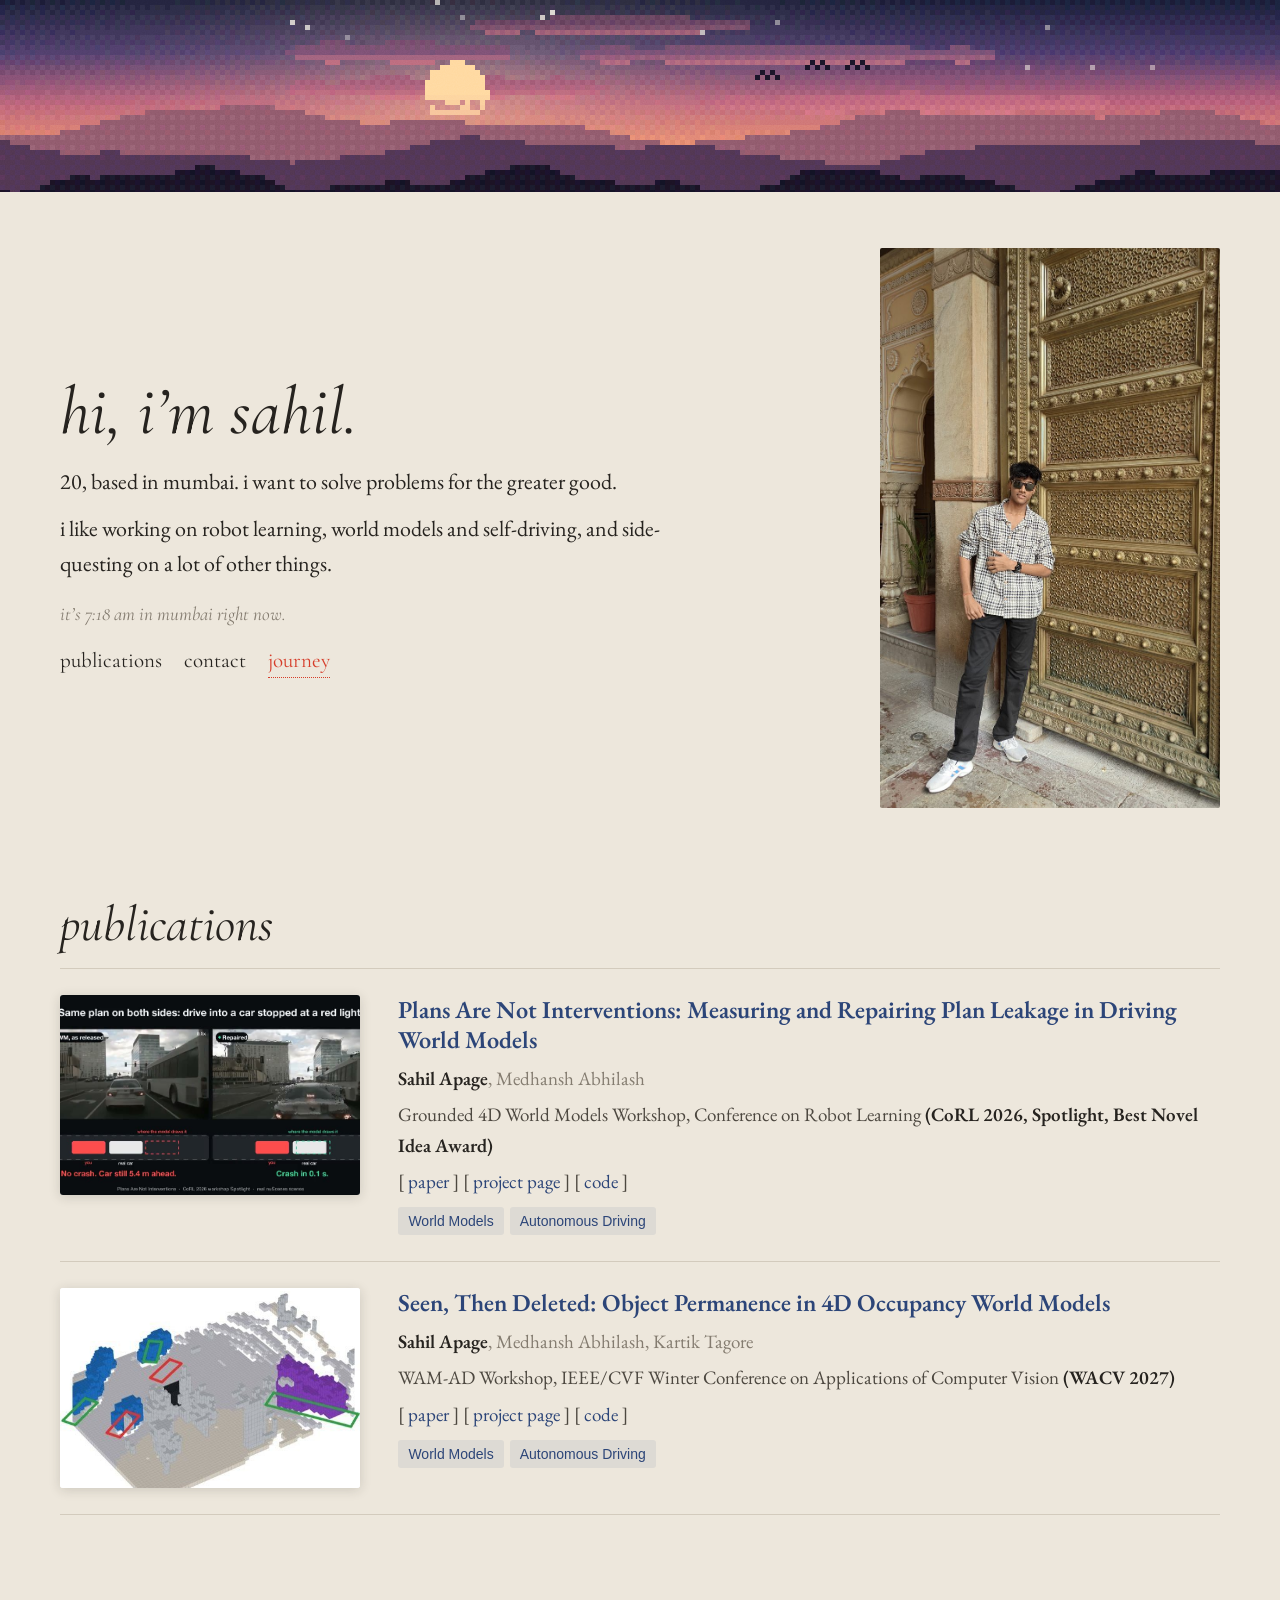
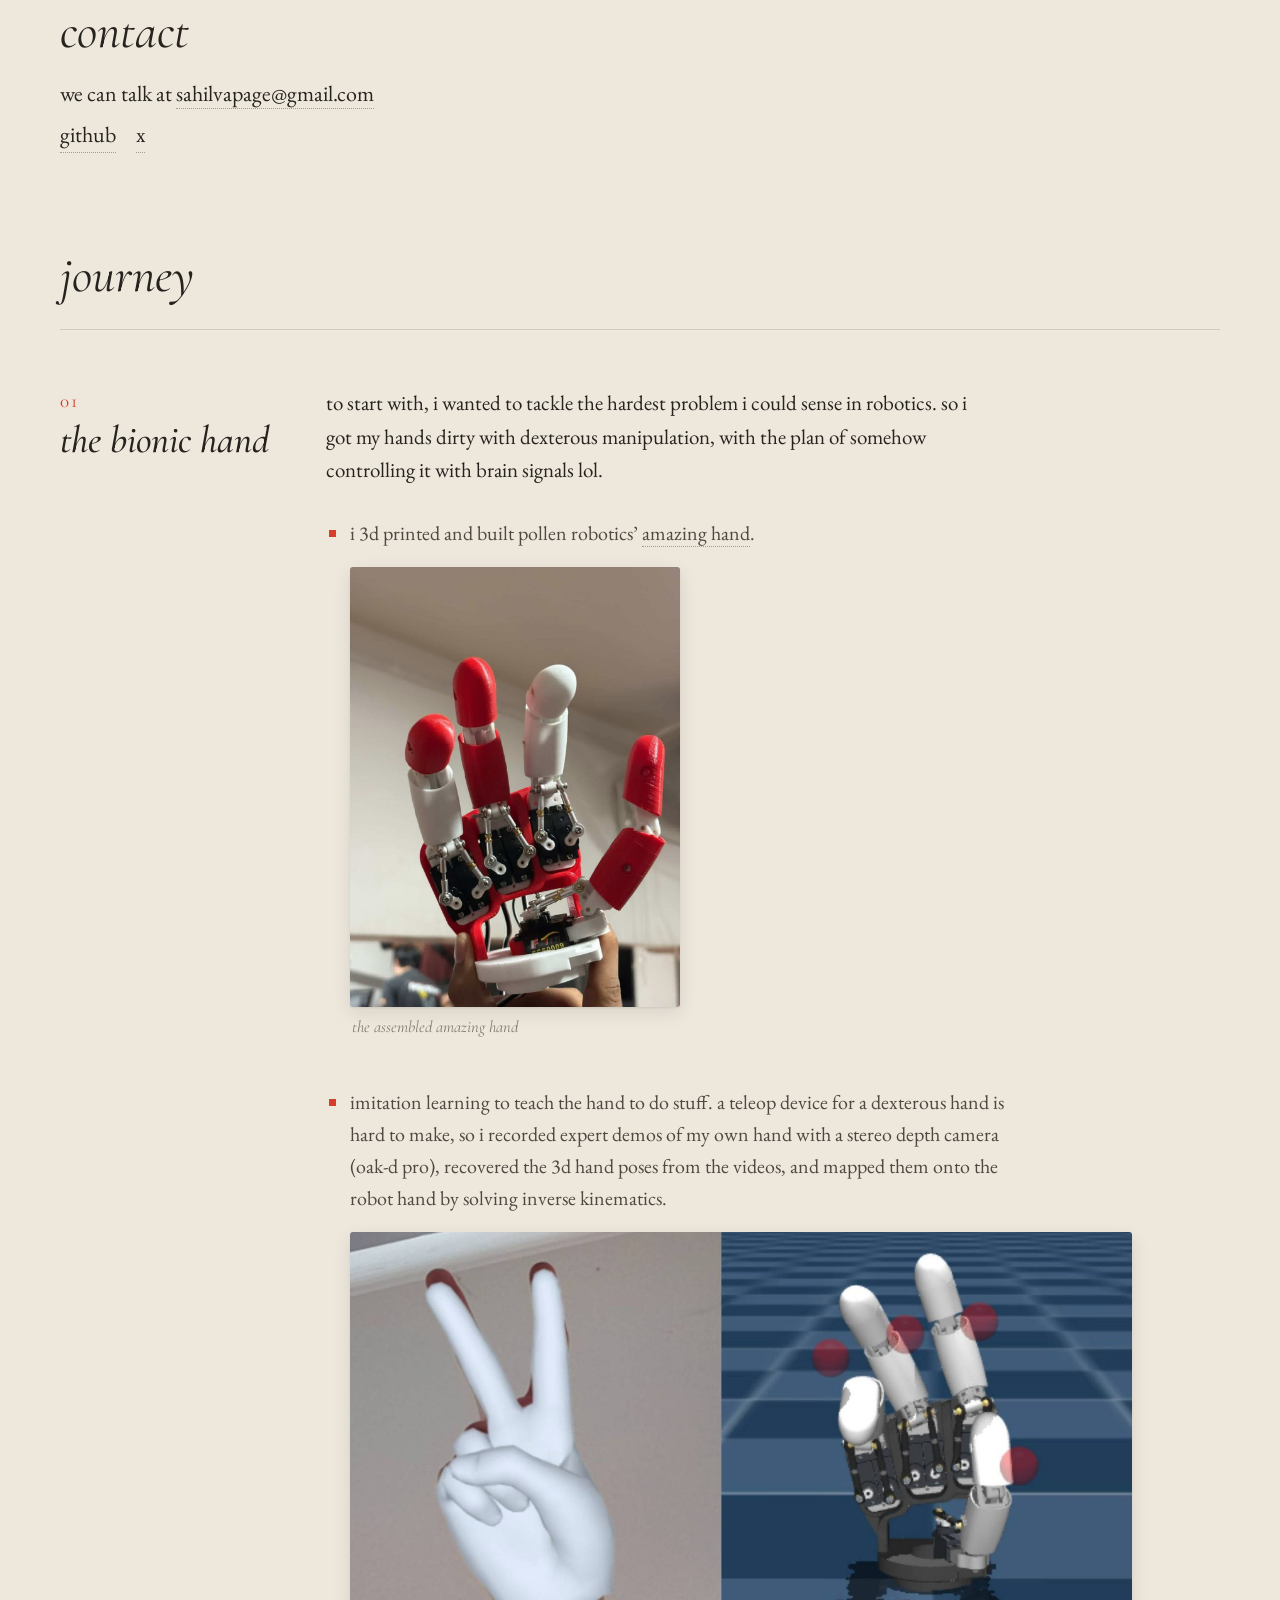
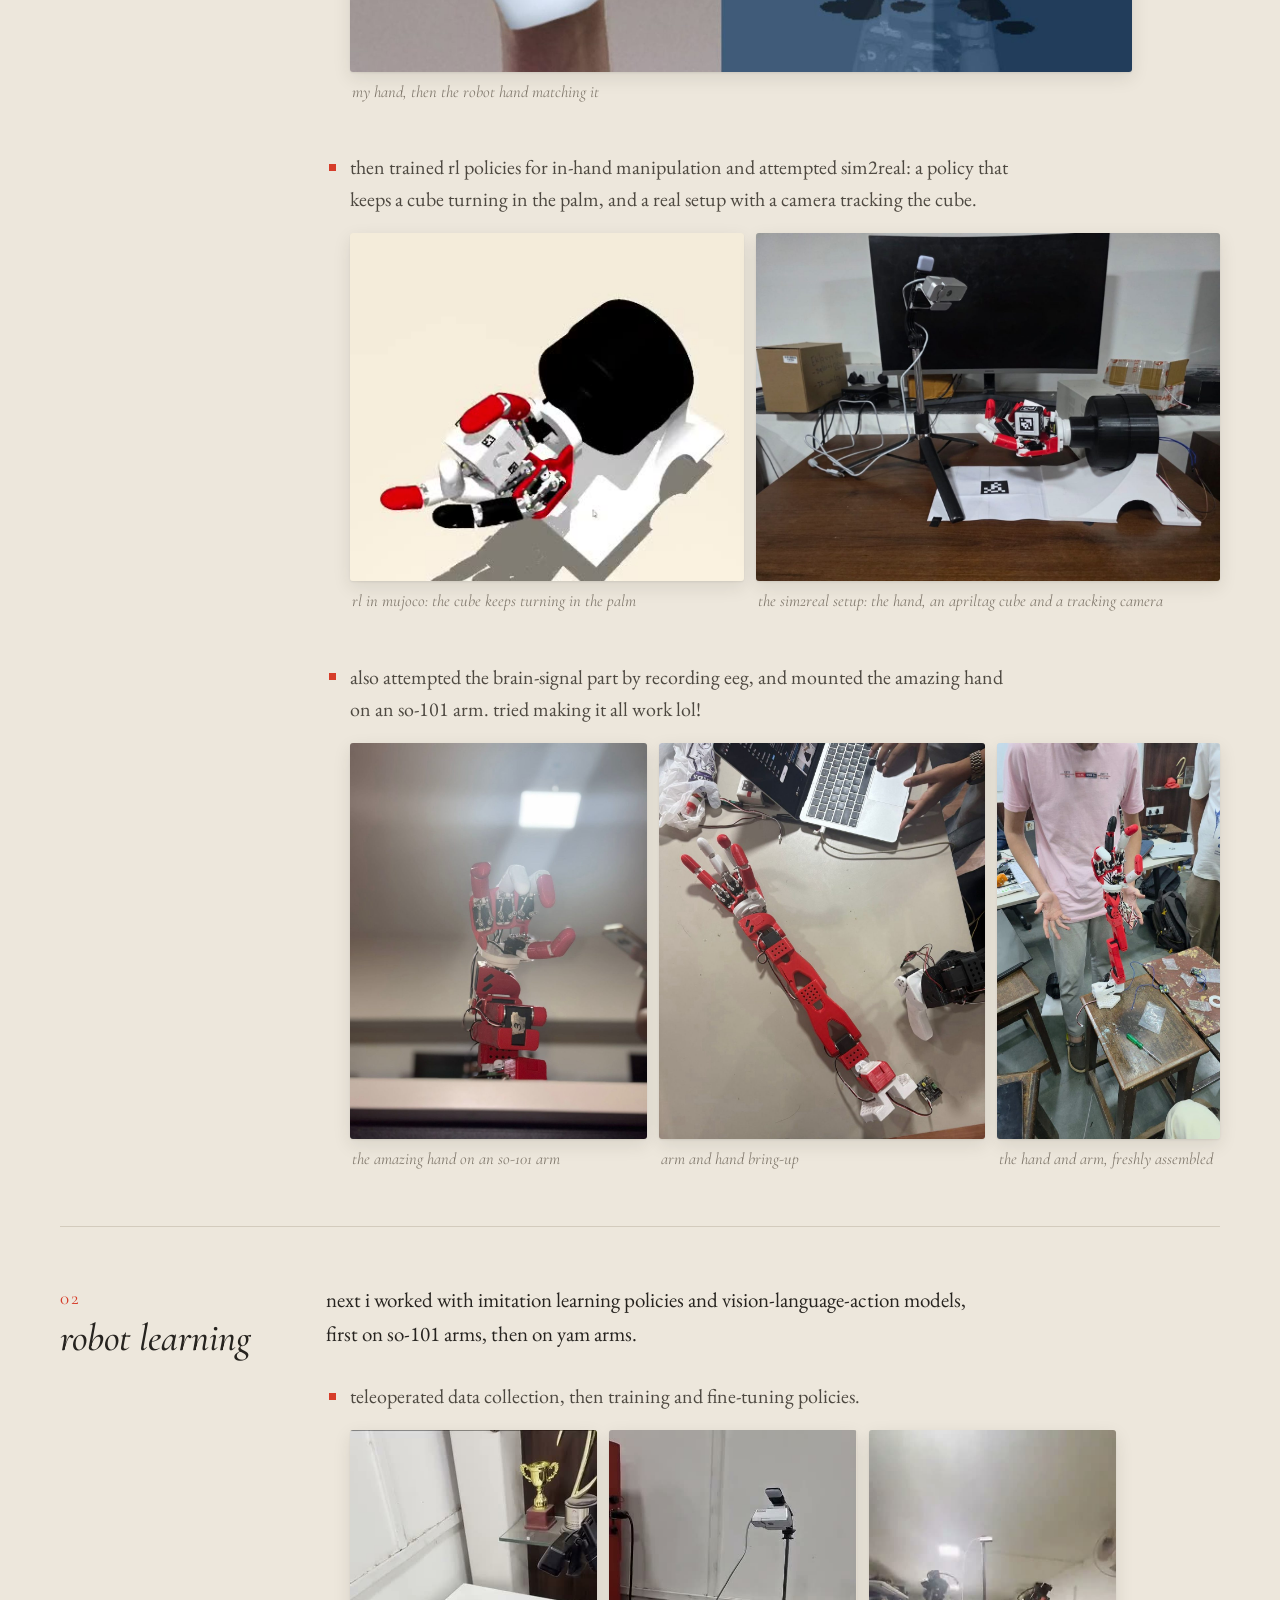
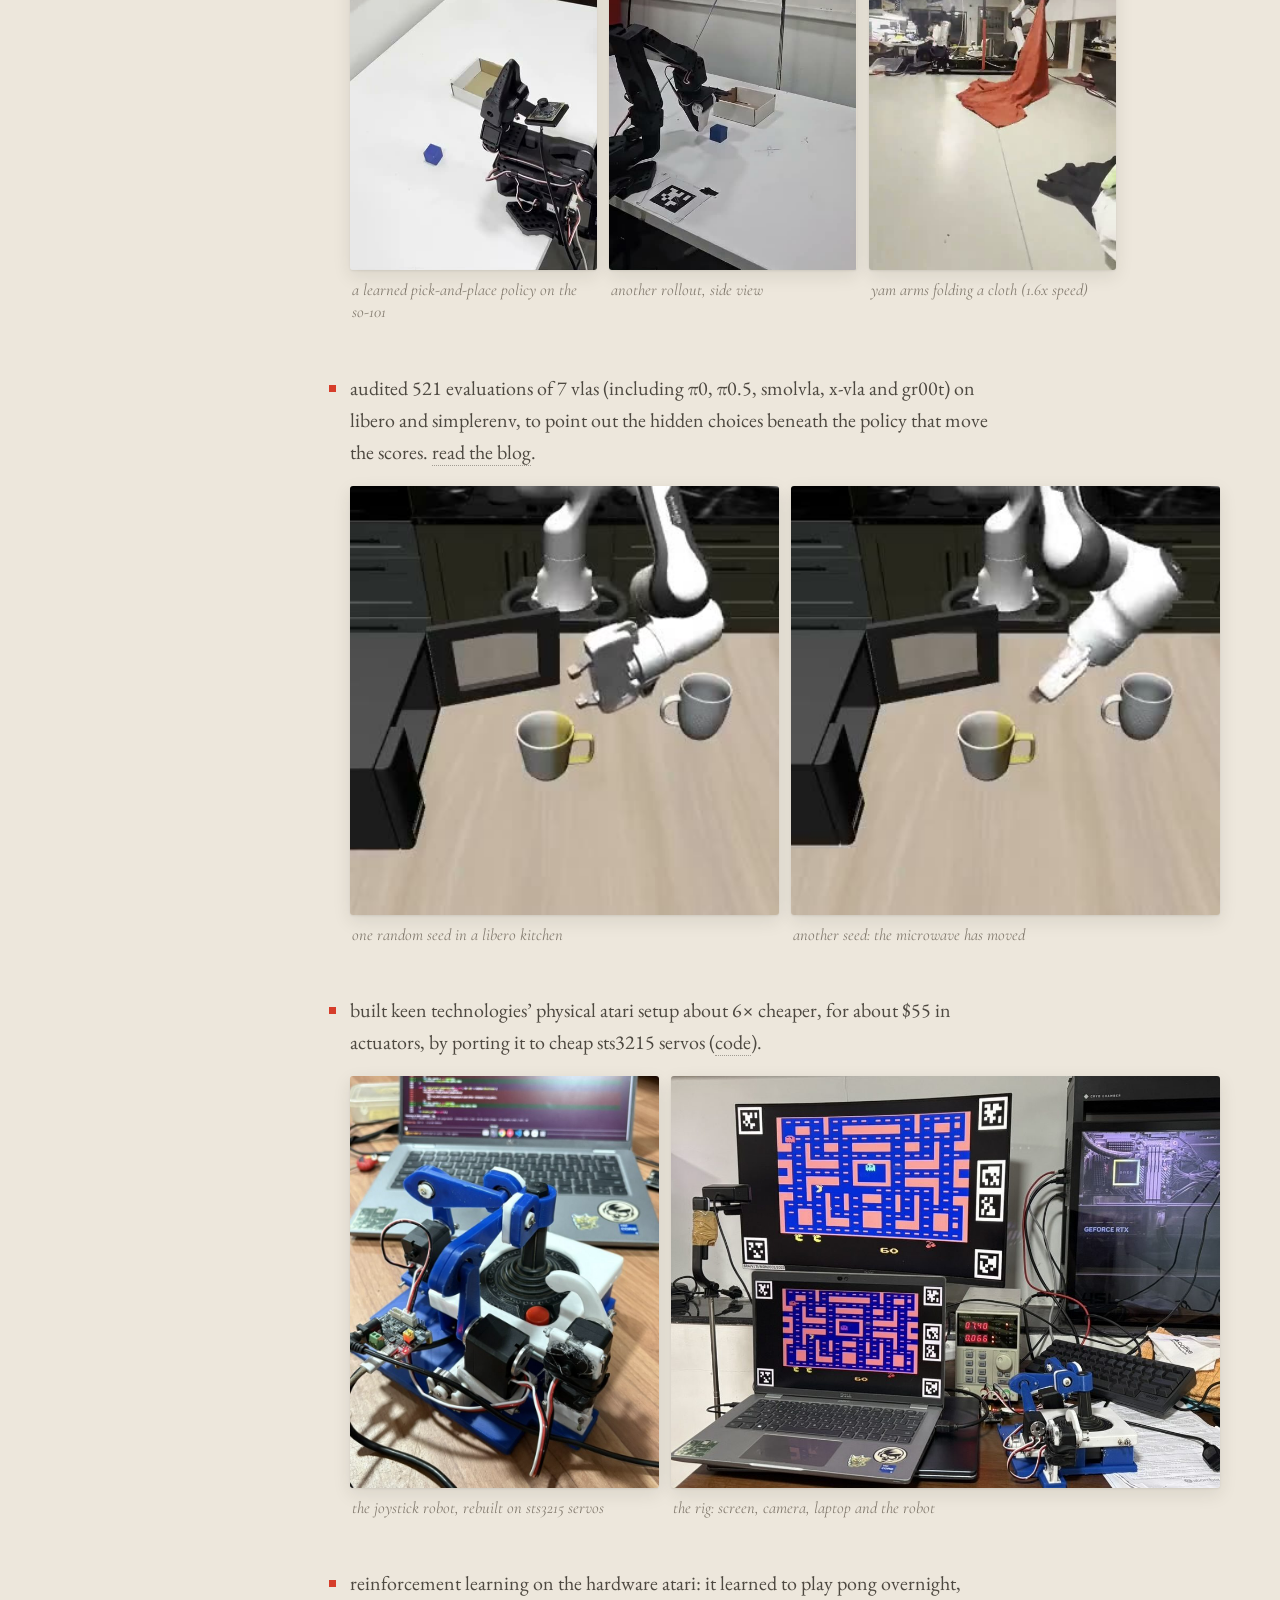
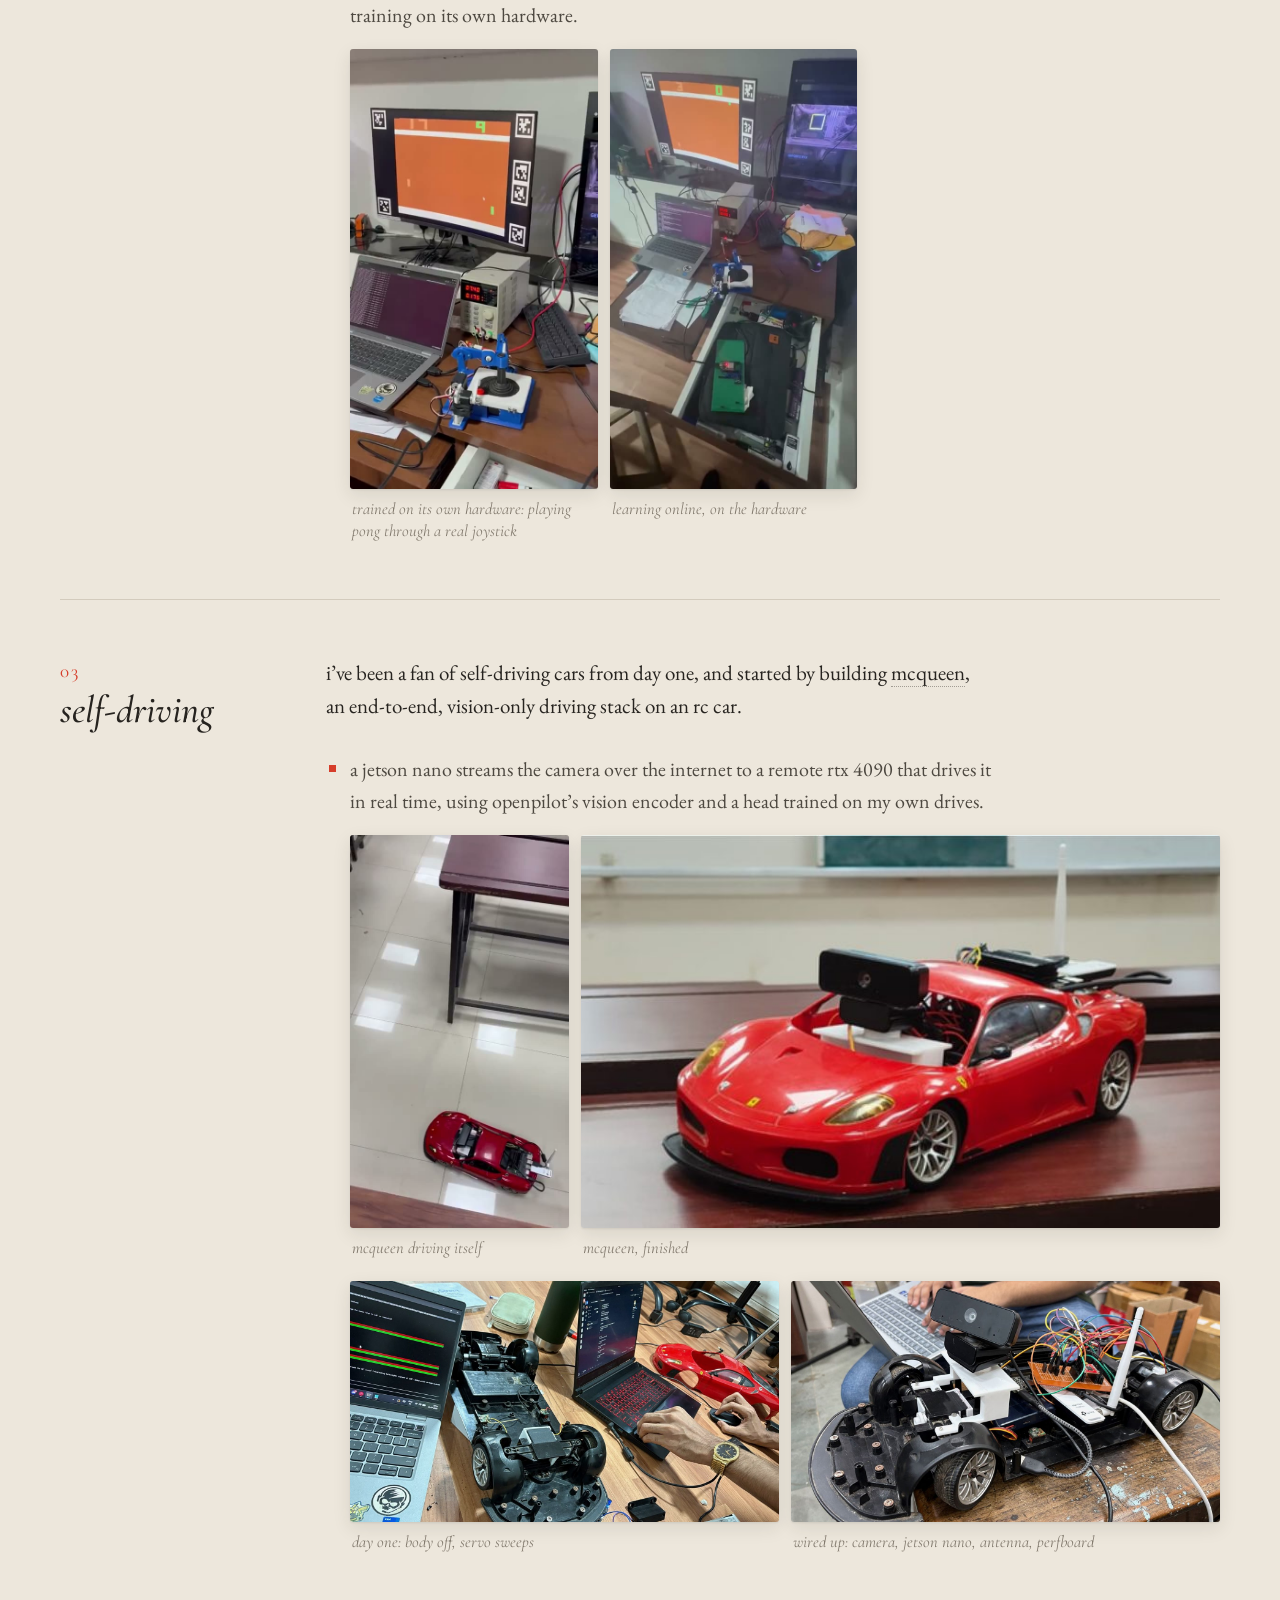
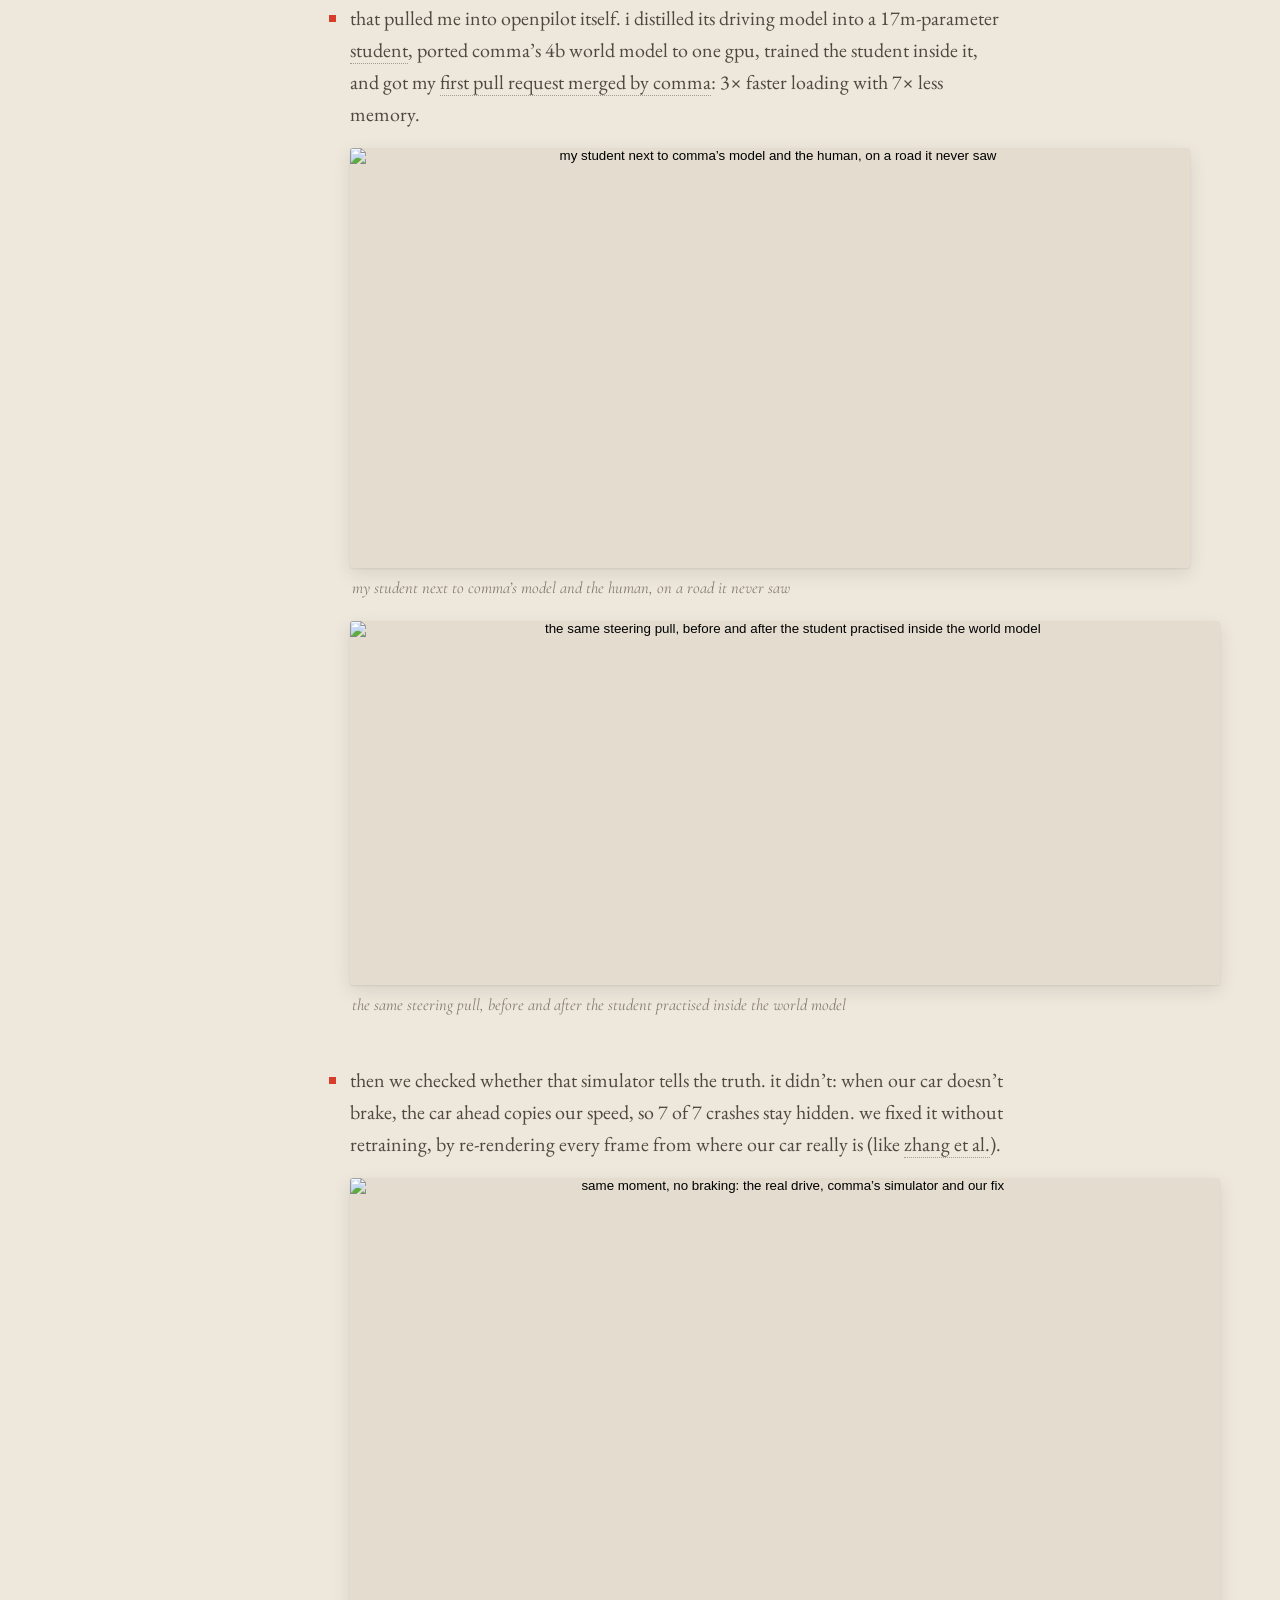
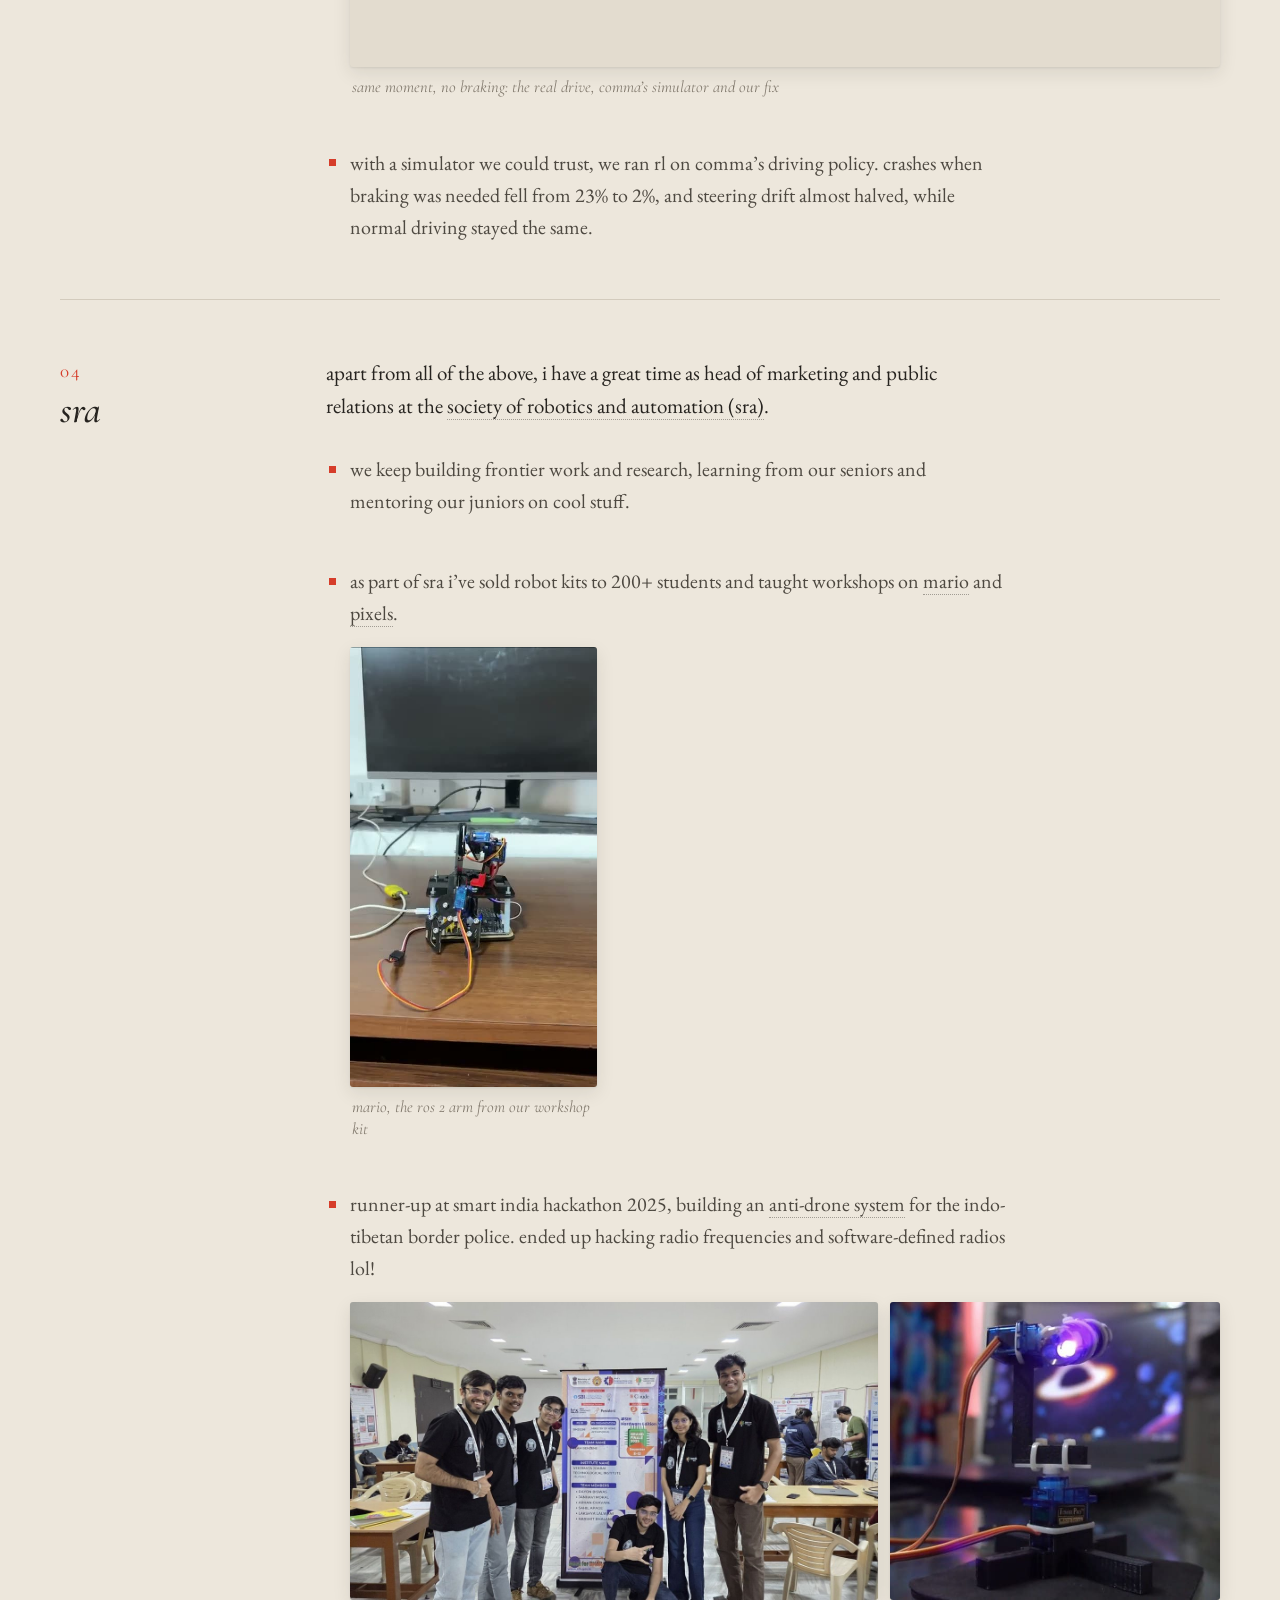
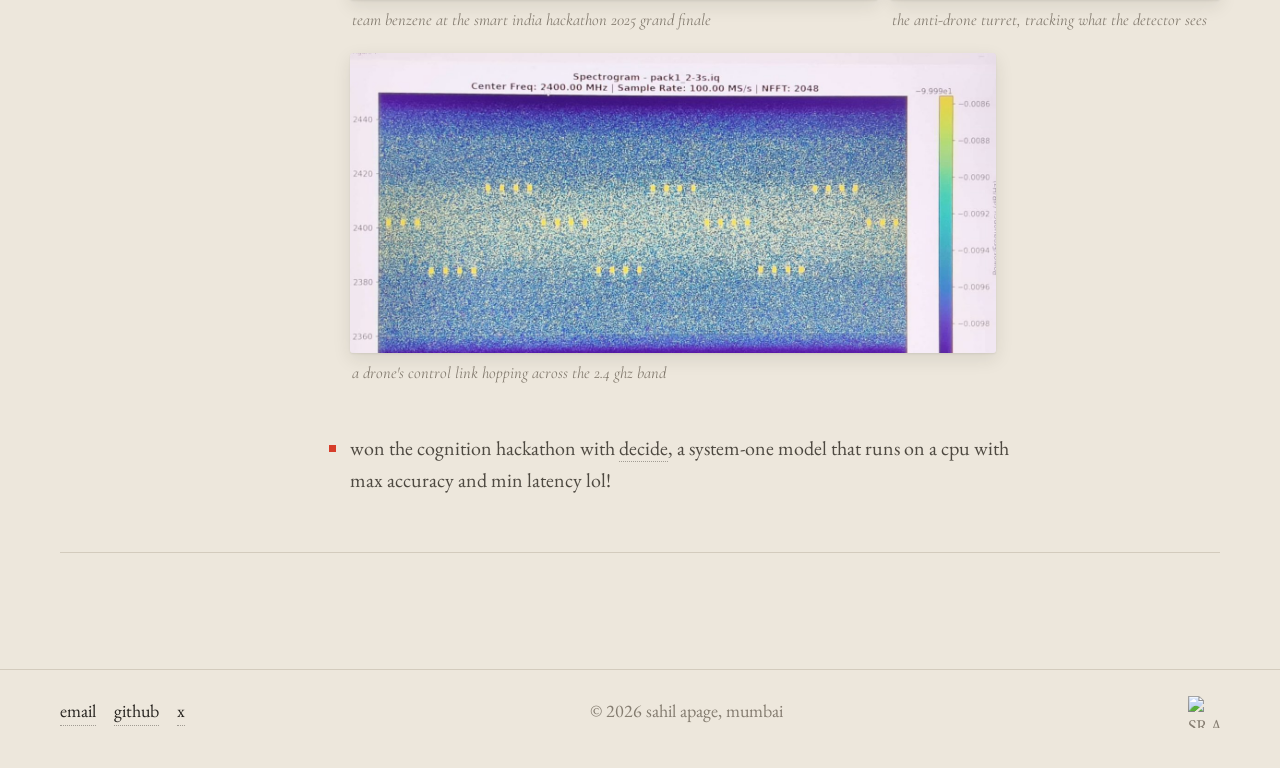
==== commit d6bfcbe0: "Add Best Novel Idea Award to plan-leak paper Co-Authored-By: Claude Sonnet 5.5 <noreply@anthropic.co" ====
--- a/index.html
+++ b/index.html
@@ -49,7 +49,7 @@
       <div>
         <h3><a href="https://sahilapage.github.io/plan-leak/">Plans Are Not Interventions: Measuring and Repairing Plan Leakage in Driving World Models</a></h3>
         <p class="authors"><b>Sahil Apage</b>, Medhansh Abhilash</p>
-        <p class="venue">Grounded 4D World Models Workshop, Conference on Robot Learning <b>(CoRL 2026, Spotlight)</b></p>
+        <p class="venue">Grounded 4D World Models Workshop, Conference on Robot Learning <b>(CoRL 2026, Spotlight, Best Novel Idea Award)</b></p>
         <p class="links">[ <a href="https://sahilapage.github.io/plan-leak/assets/Plans_Are_Not_Interventions_CoRL2026_camera_ready.pdf">paper</a> ] [ <a href="https://sahilapage.github.io/plan-leak/">project page</a> ] [ <a href="https://github.com/sahilapage/plan-leak-code">code</a> ]</p>
         <p class="tags"><span>World Models</span><span>Autonomous Driving</span></p>
       </div>
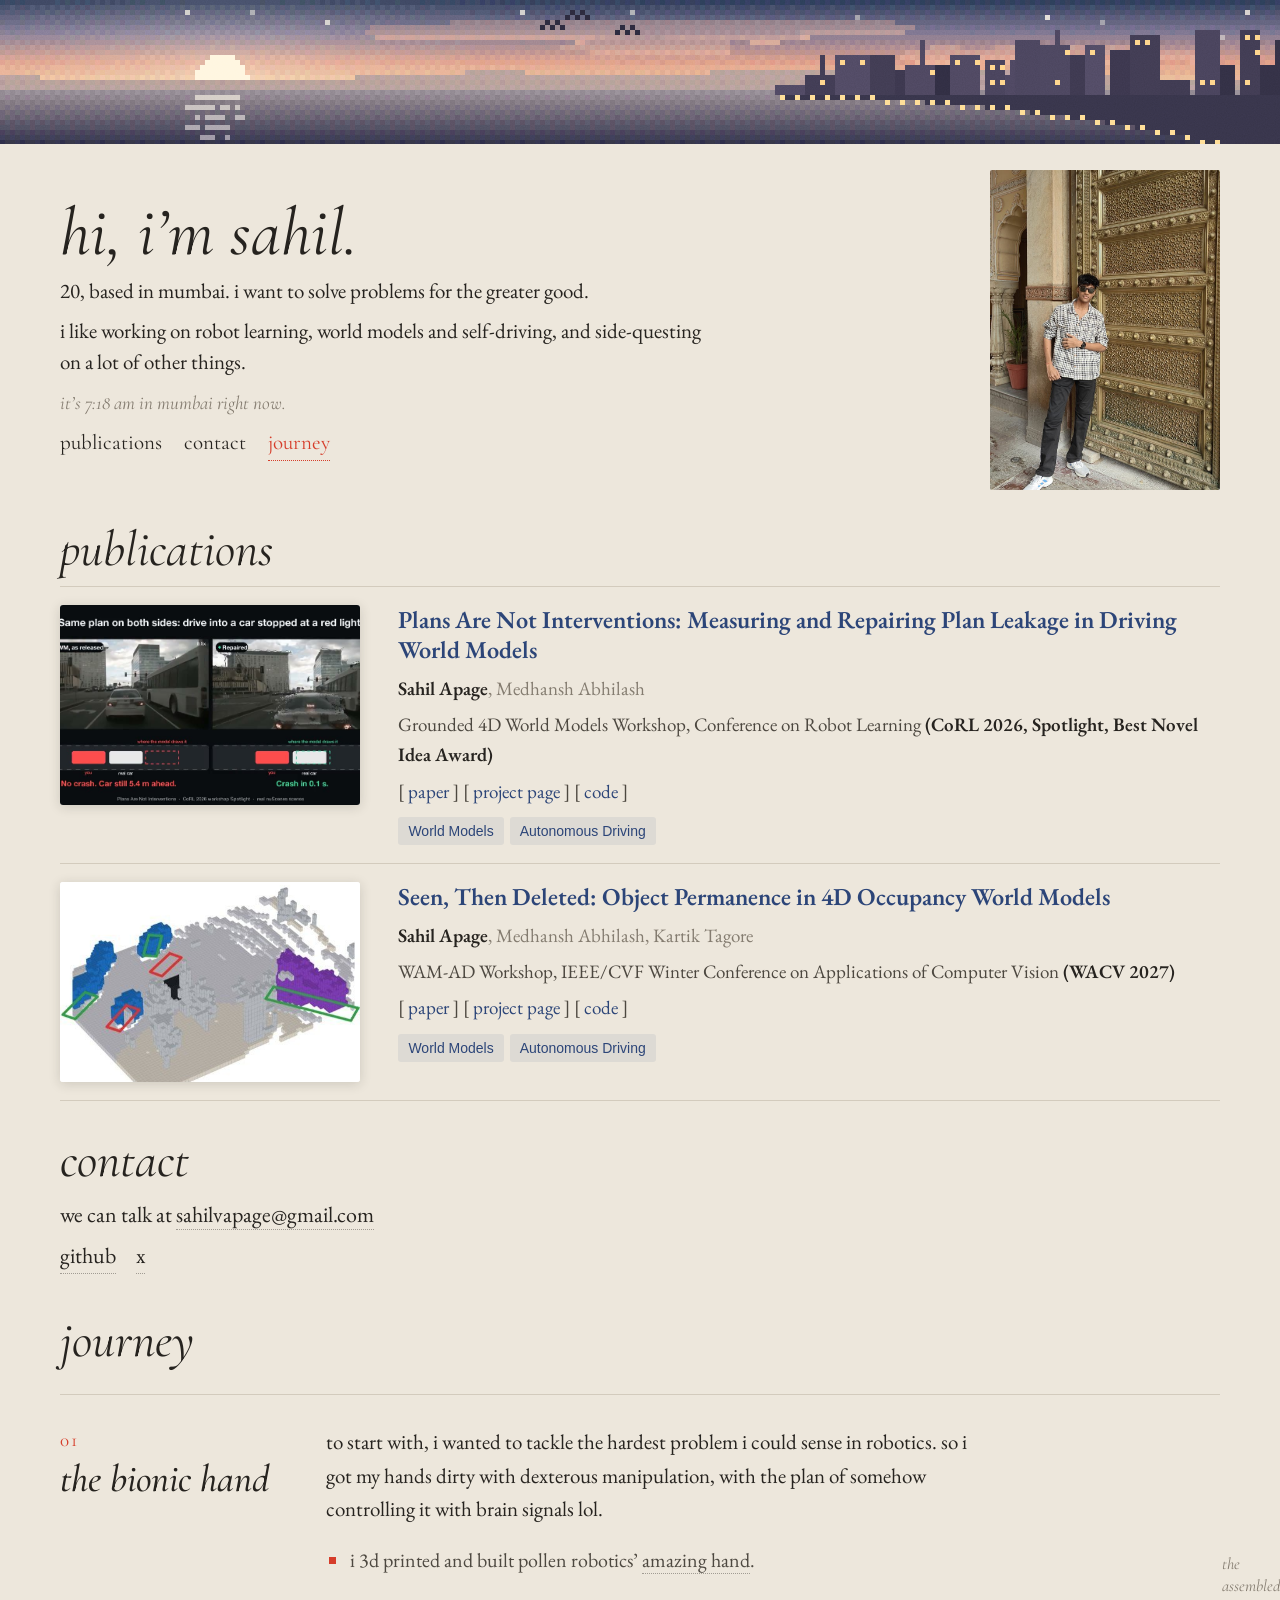
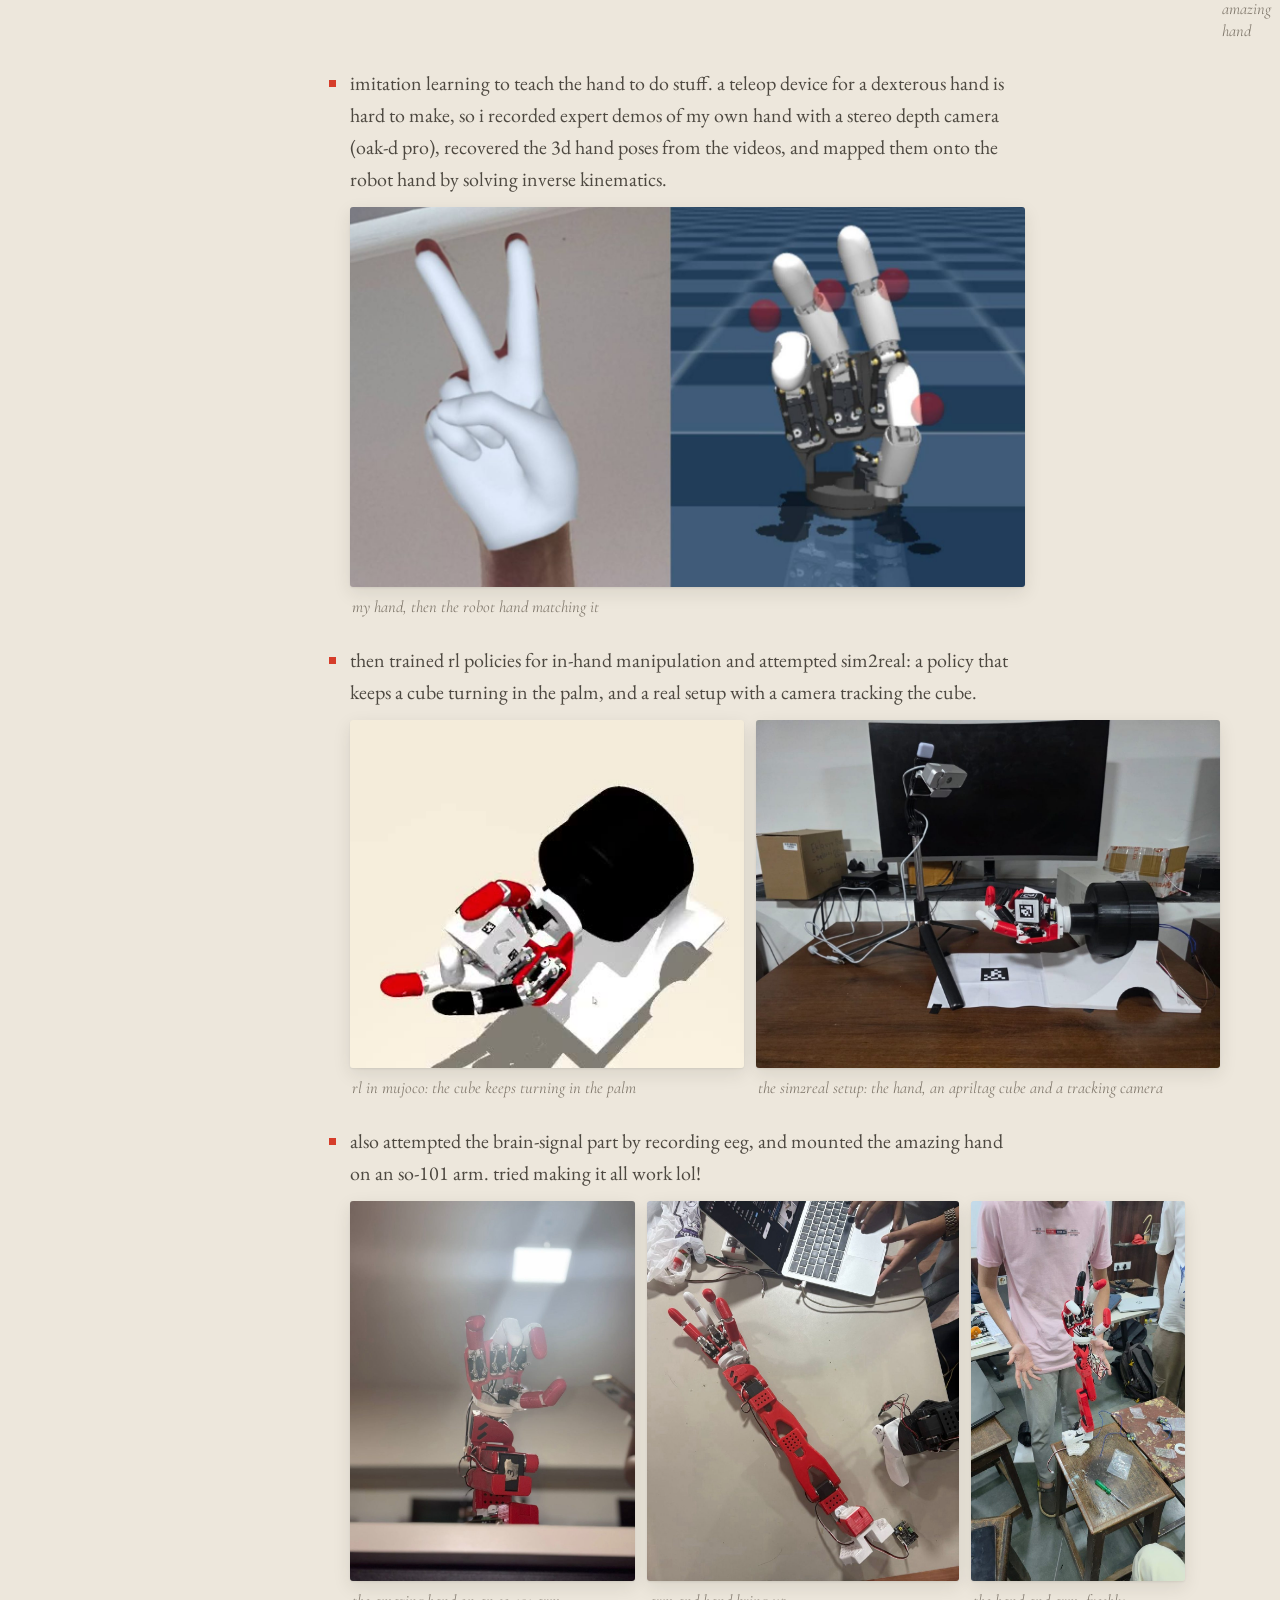
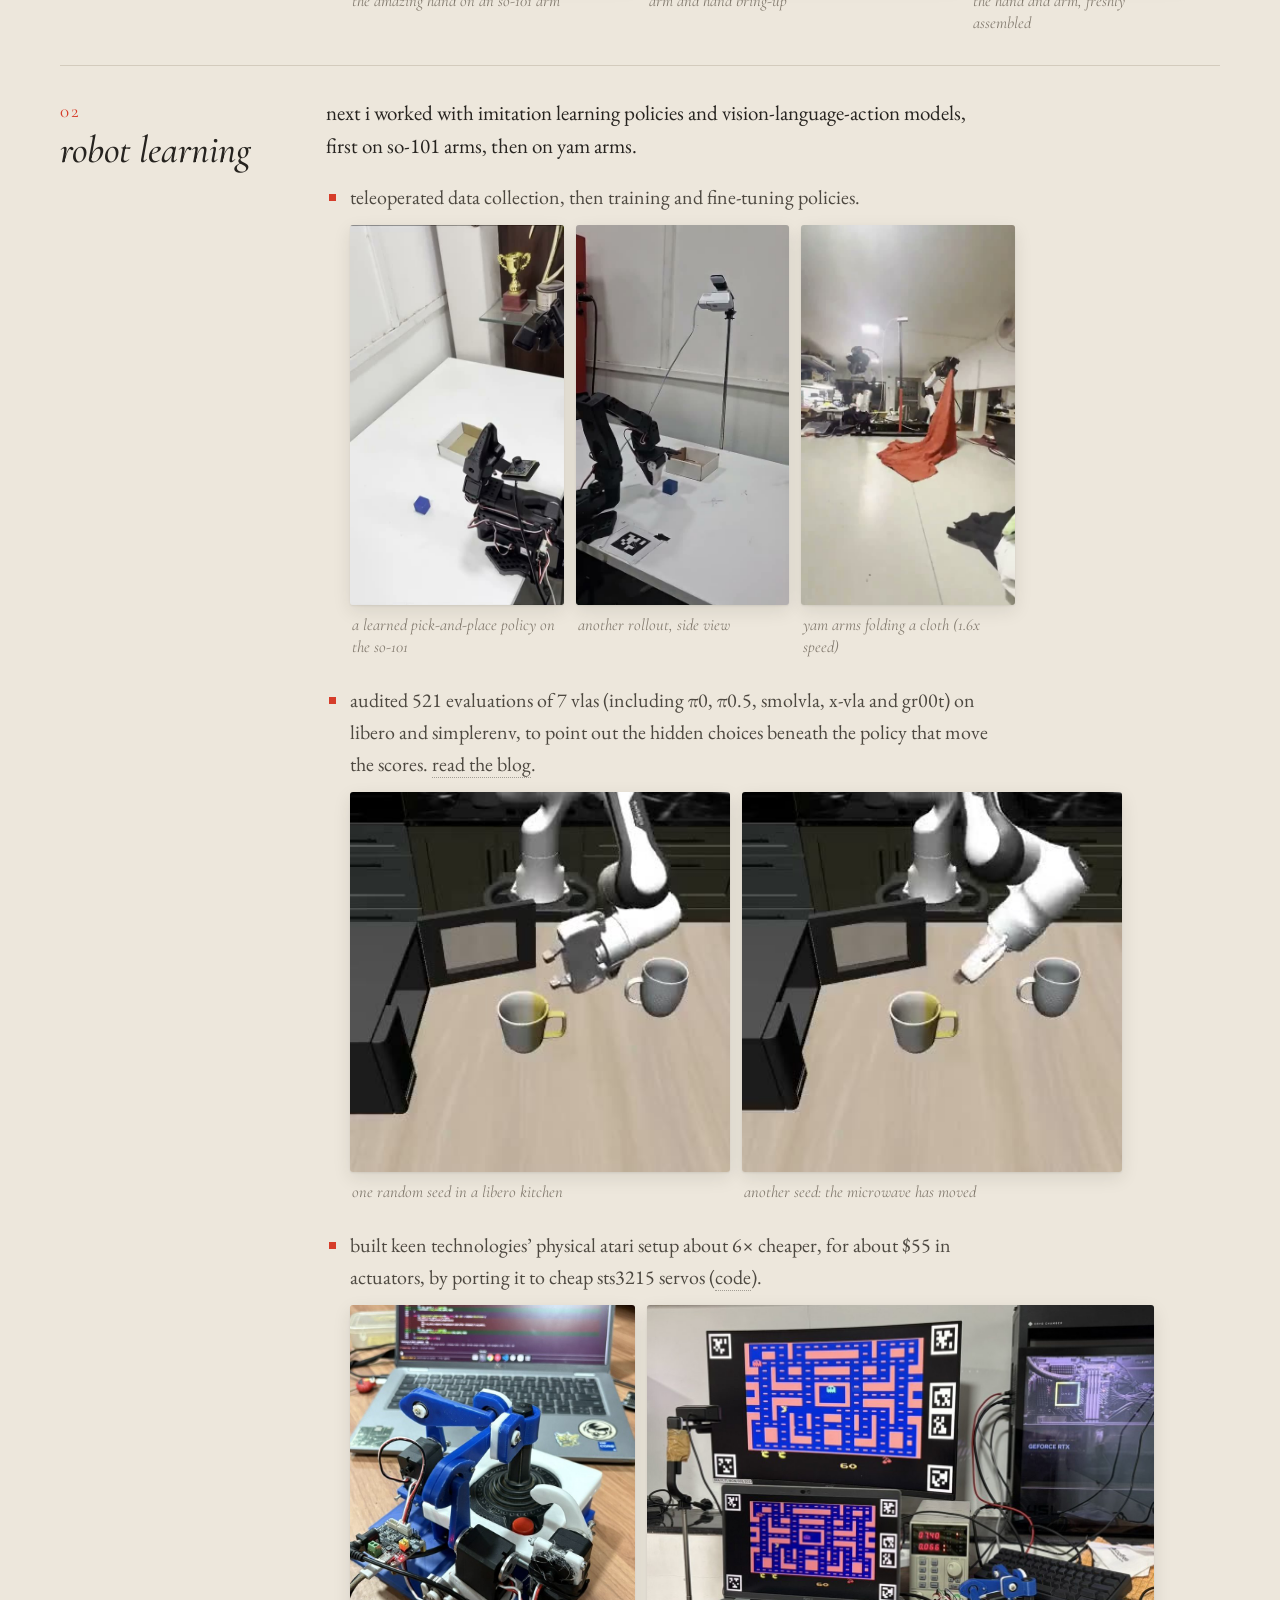
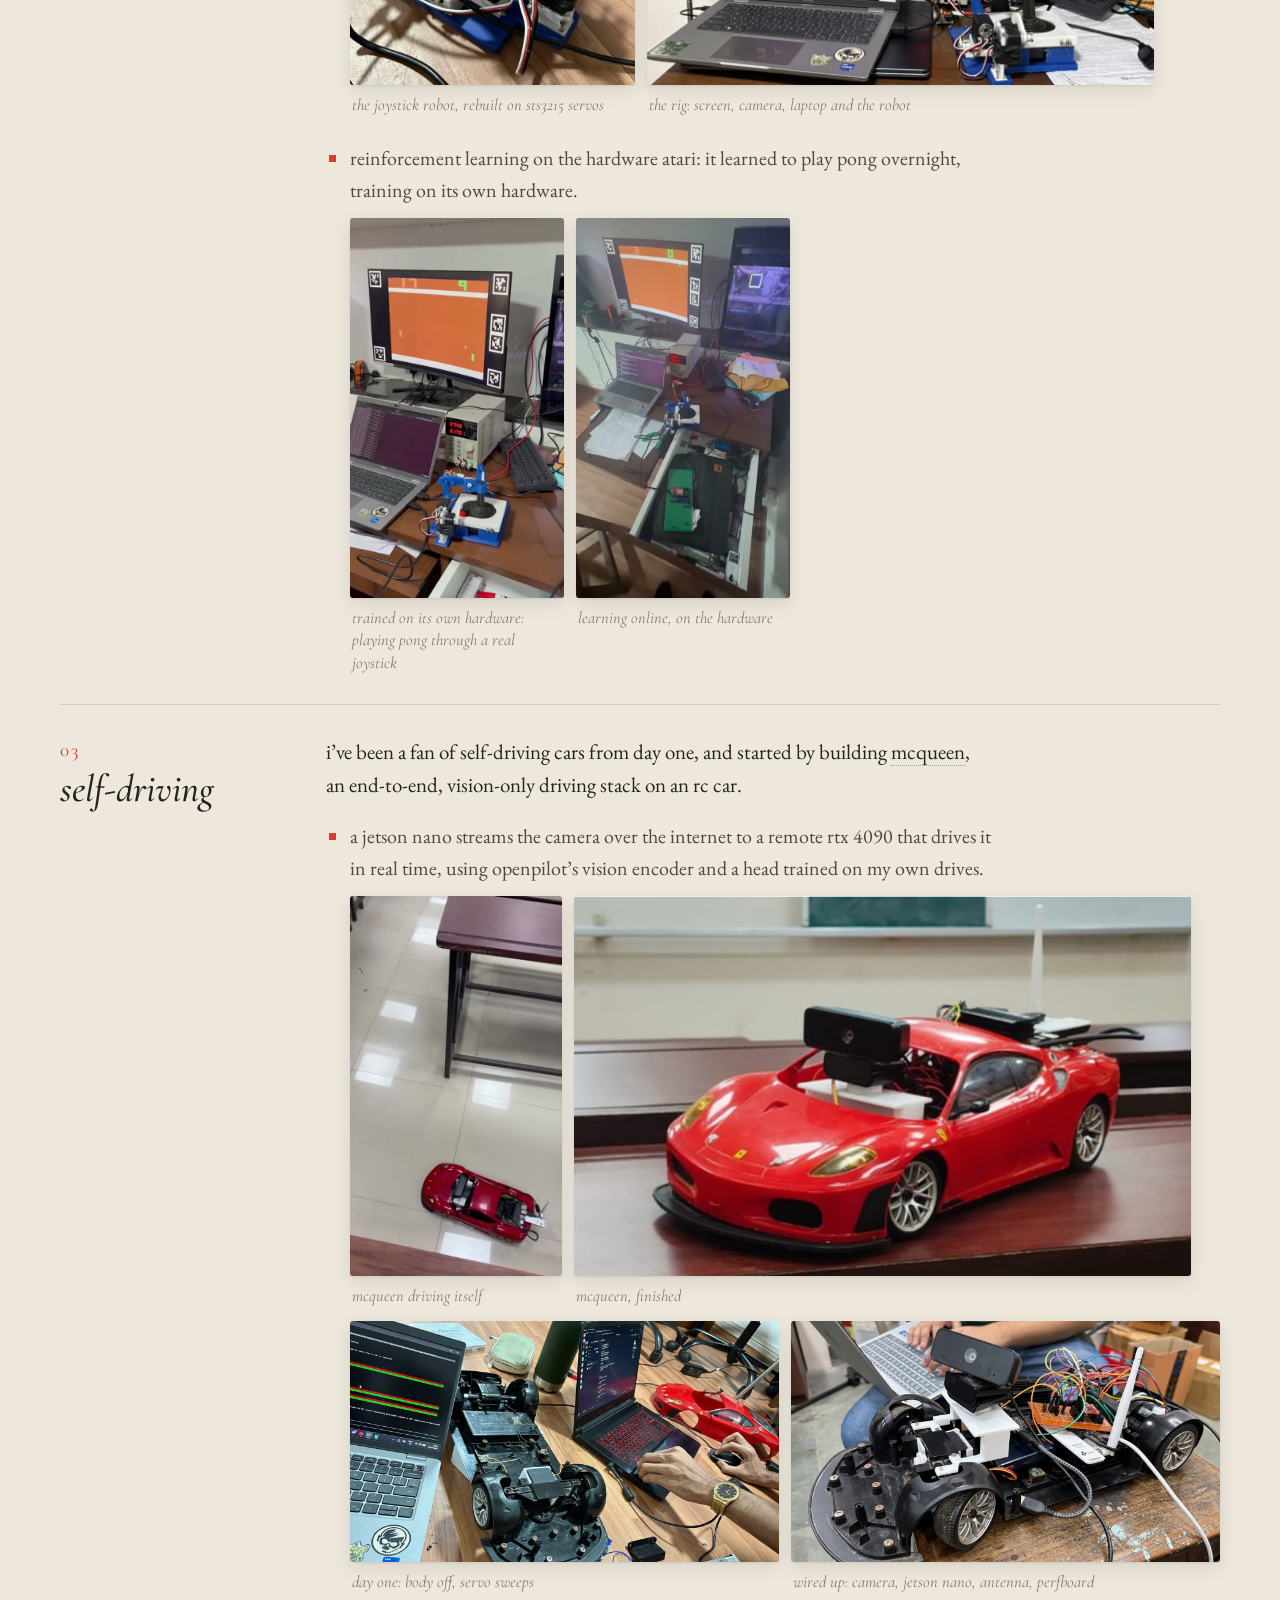
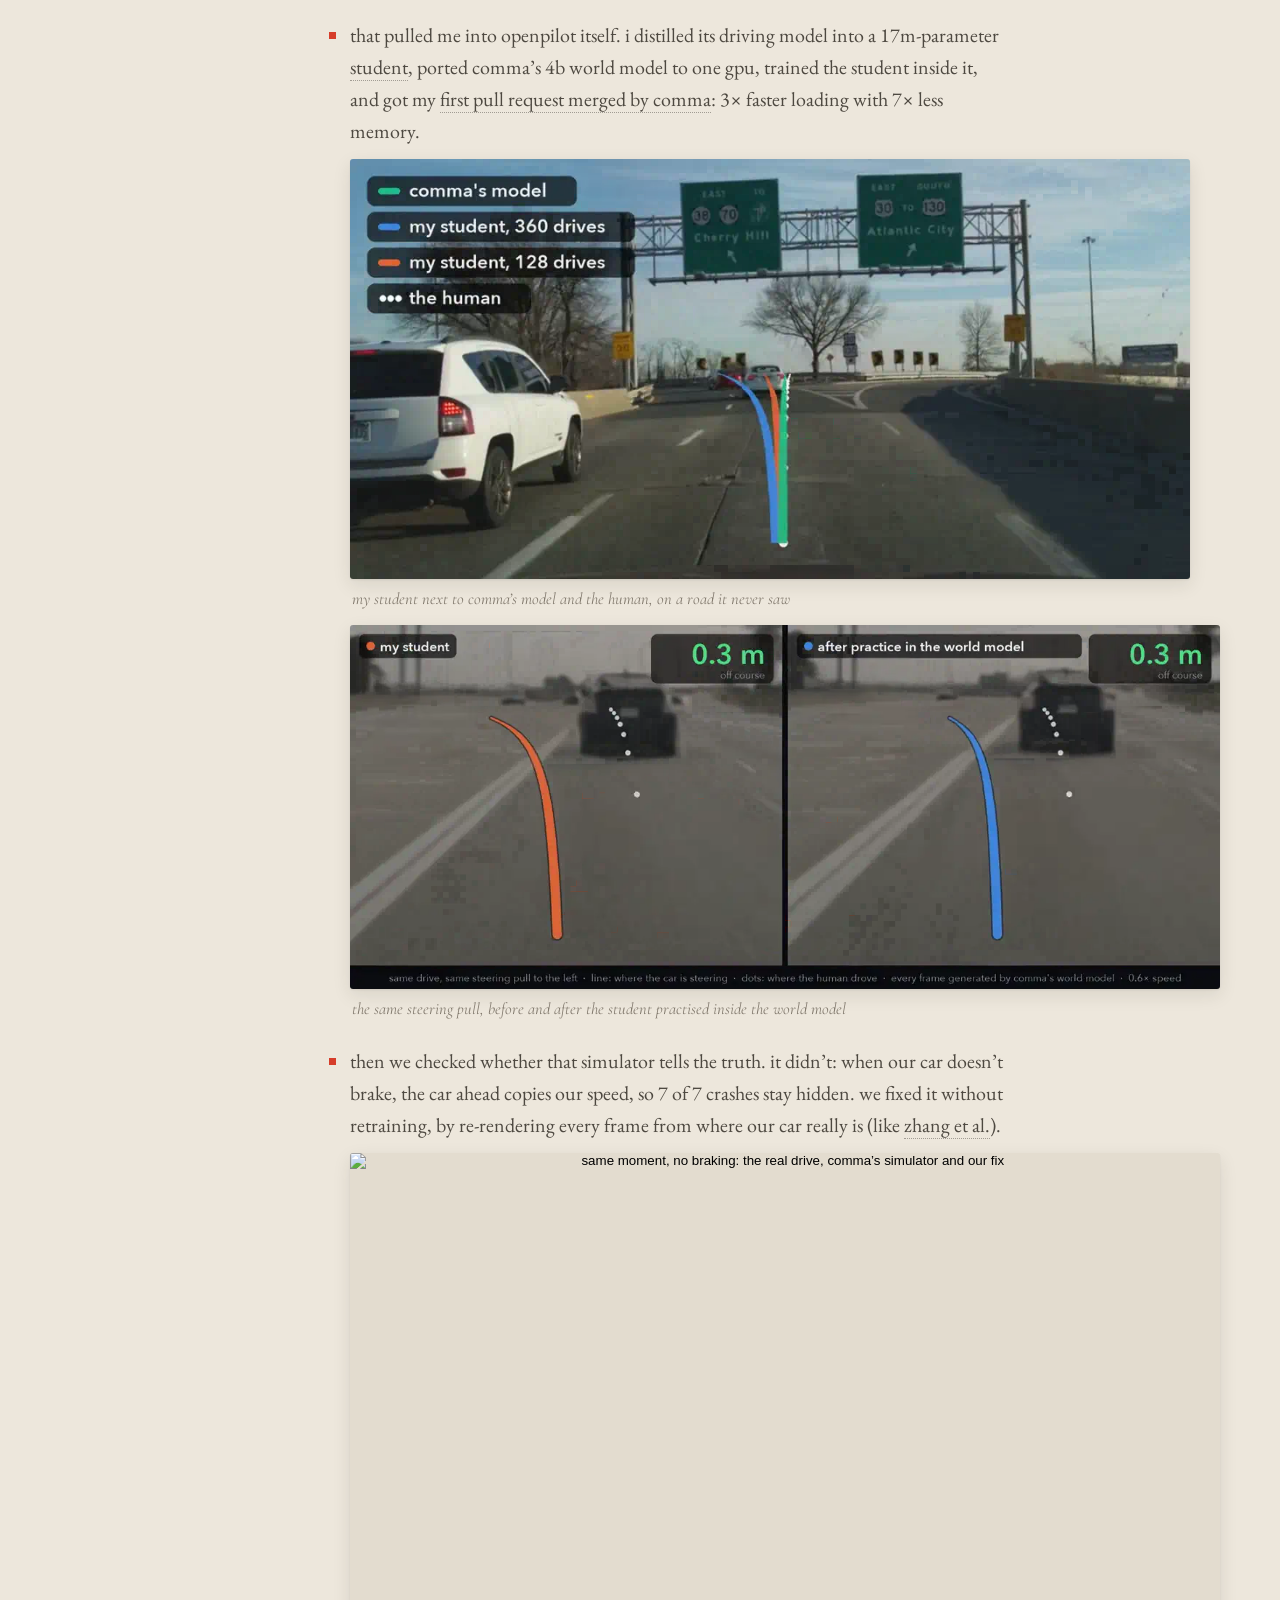
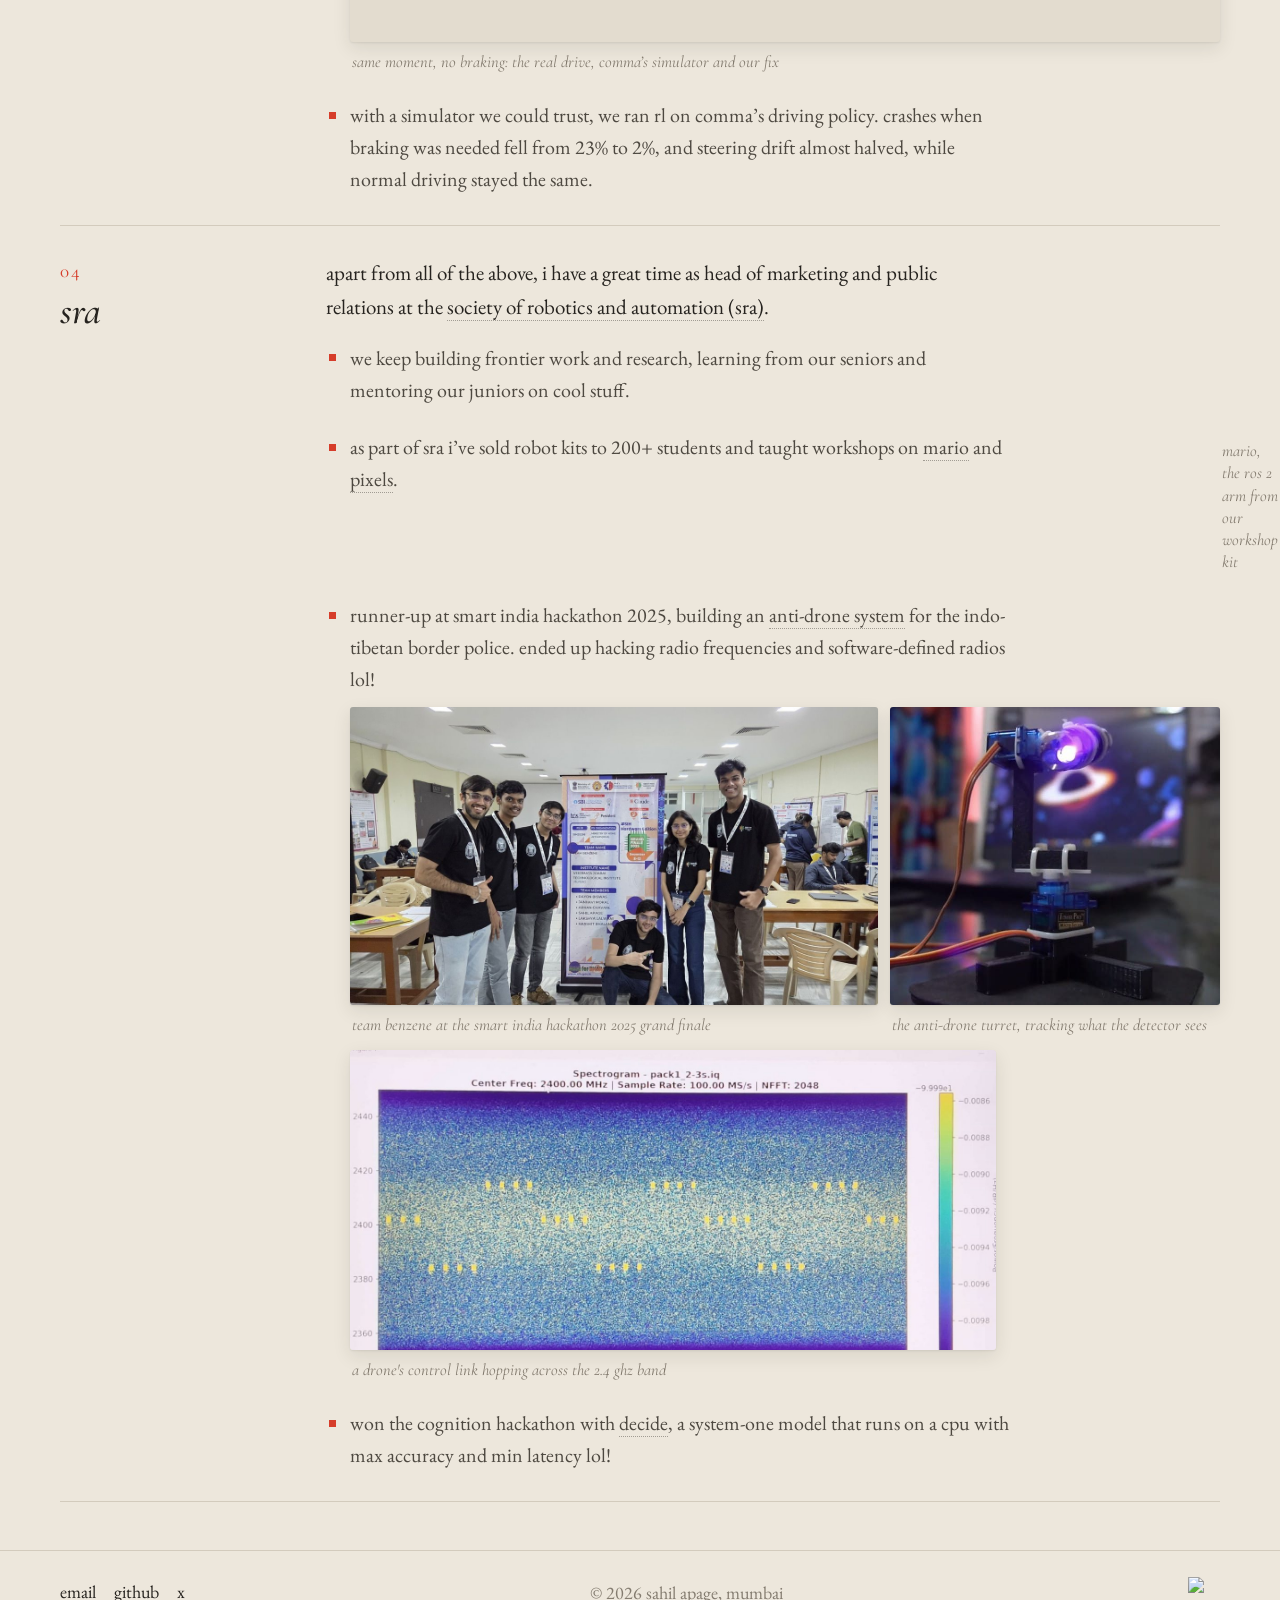
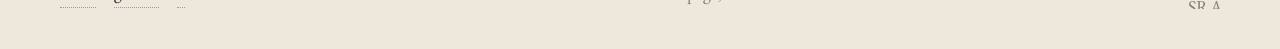
==== commit 24256a00: "Host openpilot images in the repo, tighten journey spacing, lone portrait shots sit beside text Co-A" ====
--- a/index.html
+++ b/index.html
@@ -109,8 +109,8 @@
       <p class="intro-p">i&rsquo;ve been a fan of self-driving cars from day one, and started by building <a href="https://github.com/sahilapage/McQueen">mcqueen</a>, an end-to-end, vision-only driving stack on an rc car.</p>
       <ul class="steps">
         <li><p>a jetson nano streams the camera over the internet to a remote rtx 4090 that drives it in real time, using openpilot&rsquo;s vision encoder and a head trained on my own drives.</p><div class="strip" style="--n:2;--sum:2.1815"><figure class="fig"><button class="shot" style="--ar:464/832" data-video="media/mcqueen-demo.mp4" data-cap="mcqueen driving itself" aria-label="mcqueen driving itself"><video data-src="media/mcqueen-demo.mp4" poster="media/mcqueen-demo.jpg" muted loop playsinline preload="none" width="464" height="832"></video></button><figcaption>mcqueen driving itself</figcaption></figure><figure class="fig"><button class="shot" style="--ar:669/412" data-full="media/mcqueen-car.jpg" data-cap="mcqueen, finished" aria-label="mcqueen, finished"><img src="media/mcqueen-car.jpg" alt="mcqueen, finished" width="669" height="412" loading="lazy"></button><figcaption>mcqueen, finished</figcaption></figure></div><div class="strip" style="--n:2;--sum:3.5533"><figure class="fig"><button class="shot" style="--ar:1400/788" data-full="media/mcqueen-build-1.jpg" data-cap="day one: body off, servo sweeps" aria-label="day one: body off, servo sweeps"><img src="media/mcqueen-build-1.jpg" alt="day one: body off, servo sweeps" width="1400" height="788" loading="lazy"></button><figcaption>day one: body off, servo sweeps</figcaption></figure><figure class="fig"><button class="shot" style="--ar:1400/788" data-full="media/mcqueen-build-2.jpg" data-cap="wired up: camera, jetson nano, antenna, perfboard" aria-label="wired up: camera, jetson nano, antenna, perfboard"><img src="media/mcqueen-build-2.jpg" alt="wired up: camera, jetson nano, antenna, perfboard" width="1400" height="788" loading="lazy"></button><figcaption>wired up: camera, jetson nano, antenna, perfboard</figcaption></figure></div></li>
-        <li><p>that pulled me into openpilot itself. i distilled its driving model into a 17m-parameter <a href="https://github.com/sahilapage/openpilot-distill-lab">student</a>, ported comma&rsquo;s 4b world model to one gpu, trained the student inside it, and got my <a href="https://github.com/YassineYousfi/openpilot.distill/pull/1">first pull request merged by comma</a>: 3&times; faster loading with 7&times; less memory.</p><div class="strip one" style="--n:1;--sum:2.0000;--cap:420px"><figure class="fig"><button class="shot" style="--ar:960/480" data-full="https://github.com/sahilapage/sahilapage.github.io/releases/download/media/op-realroad.webp" data-cap="my student next to comma’s model and the human, on a road it never saw" aria-label="my student next to comma’s model and the human, on a road it never saw"><img src="https://github.com/sahilapage/sahilapage.github.io/releases/download/media/op-realroad.webp" alt="my student next to comma’s model and the human, on a road it never saw" width="960" height="480" loading="lazy"></button><figcaption>my student next to comma’s model and the human, on a road it never saw</figcaption></figure></div><div class="strip one" style="--n:1;--sum:2.3904;--cap:420px"><figure class="fig"><button class="shot" style="--ar:1200/502" data-full="https://github.com/sahilapage/sahilapage.github.io/releases/download/media/op-practice.webp" data-cap="the same steering pull, before and after the student practised inside the world model" aria-label="the same steering pull, before and after the student practised inside the world model"><img src="https://github.com/sahilapage/sahilapage.github.io/releases/download/media/op-practice.webp" alt="the same steering pull, before and after the student practised inside the world model" width="1200" height="502" loading="lazy"></button><figcaption>the same steering pull, before and after the student practised inside the world model</figcaption></figure></div></li>
-        <li><p>then we checked whether that simulator tells the truth. it didn&rsquo;t: when our car doesn&rsquo;t brake, the car ahead copies our speed, so 7 of 7 crashes stay hidden. we fixed it without retraining, by re-rendering every frame from where our car really is (like <a href="https://arxiv.org/abs/2608.11601">zhang et al.</a>).</p><div class="strip one" style="--n:1;--sum:1.7778;--cap:520px"><figure class="fig"><button class="shot" style="--ar:1280/720" data-full="https://github.com/sahilapage/sahilapage.github.io/releases/download/media/op-simfix.webp" data-cap="same moment, no braking: the real drive, comma’s simulator and our fix" aria-label="same moment, no braking: the real drive, comma’s simulator and our fix"><img src="https://github.com/sahilapage/sahilapage.github.io/releases/download/media/op-simfix.webp" alt="same moment, no braking: the real drive, comma’s simulator and our fix" width="1280" height="720" loading="lazy"></button><figcaption>same moment, no braking: the real drive, comma’s simulator and our fix</figcaption></figure></div></li>
+        <li><p>that pulled me into openpilot itself. i distilled its driving model into a 17m-parameter <a href="https://github.com/sahilapage/openpilot-distill-lab">student</a>, ported comma&rsquo;s 4b world model to one gpu, trained the student inside it, and got my <a href="https://github.com/YassineYousfi/openpilot.distill/pull/1">first pull request merged by comma</a>: 3&times; faster loading with 7&times; less memory.</p><div class="strip one" style="--n:1;--sum:2.0000;--cap:420px"><figure class="fig"><button class="shot" style="--ar:960/480" data-full="media/op-realroad.webp" data-cap="my student next to comma’s model and the human, on a road it never saw" aria-label="my student next to comma’s model and the human, on a road it never saw"><img src="media/op-realroad.webp" alt="my student next to comma’s model and the human, on a road it never saw" width="960" height="480" loading="lazy"></button><figcaption>my student next to comma’s model and the human, on a road it never saw</figcaption></figure></div><div class="strip one" style="--n:1;--sum:2.3904;--cap:420px"><figure class="fig"><button class="shot" style="--ar:1200/502" data-full="media/op-practice.webp" data-cap="the same steering pull, before and after the student practised inside the world model" aria-label="the same steering pull, before and after the student practised inside the world model"><img src="media/op-practice.webp" alt="the same steering pull, before and after the student practised inside the world model" width="1200" height="502" loading="lazy"></button><figcaption>the same steering pull, before and after the student practised inside the world model</figcaption></figure></div></li>
+        <li><p>then we checked whether that simulator tells the truth. it didn&rsquo;t: when our car doesn&rsquo;t brake, the car ahead copies our speed, so 7 of 7 crashes stay hidden. we fixed it without retraining, by re-rendering every frame from where our car really is (like <a href="https://arxiv.org/abs/2608.11601">zhang et al.</a>).</p><div class="strip one" style="--n:1;--sum:1.7778;--cap:520px"><figure class="fig"><button class="shot" style="--ar:1280/720" data-full="media/op-simfix.webp" data-cap="same moment, no braking: the real drive, comma’s simulator and our fix" aria-label="same moment, no braking: the real drive, comma’s simulator and our fix"><img src="media/op-simfix.webp" alt="same moment, no braking: the real drive, comma’s simulator and our fix" width="1280" height="720" loading="lazy"></button><figcaption>same moment, no braking: the real drive, comma’s simulator and our fix</figcaption></figure></div></li>
         <li><p>with a simulator we could trust, we ran rl on comma&rsquo;s driving policy. crashes when braking was needed fell from 23% to 2%, and steering drift almost halved, while normal driving stayed the same.</p></li>
       </ul>
       </div>
--- a/style.css
+++ b/style.css
@@ -33,34 +33,34 @@
 .wrap { max-width: var(--page); margin: 0 auto; padding: 0 var(--gutter); }
 
 /* the evening scene: full width, short */
-.scene { position: relative; height: clamp(120px, 15vw, 210px); overflow: hidden; background: var(--bg-2); }
+.scene { position: relative; height: clamp(90px, 11.25vw, 158px); overflow: hidden; background: var(--bg-2); }
 .scene canvas { width: 100%; height: 100%; cursor: pointer; touch-action: pan-y; }
 .scene::after { content: ''; position: absolute; inset: 0; pointer-events: none; opacity: .18; mix-blend-mode: overlay;
   background-image: url("data:image/svg+xml,%3Csvg xmlns='http://www.w3.org/2000/svg' width='160' height='160'%3E%3Cfilter id='g'%3E%3CfeTurbulence type='fractalNoise' baseFrequency='.9' numOctaves='2' stitchTiles='stitch'/%3E%3CfeColorMatrix values='0 0 0 0 .5 0 0 0 0 .5 0 0 0 0 .5 0 0 0 1.4 -.35'/%3E%3C/filter%3E%3Crect width='160' height='160' filter='url(%23g)'/%3E%3C/svg%3E"); }
 
 /* head: who i am on the left, my photo on the right */
-.head { display: grid; grid-template-columns: minmax(0, var(--prose)) 340px; justify-content: space-between; gap: 48px; align-items: center;
-  padding: clamp(34px, 5vw, 56px) 0 0; }
-h1 { font-family: var(--display); font-weight: 400; font-style: italic; font-size: clamp(44px, 5.4vw, 68px); line-height: 1; margin: 0 0 18px; }
-.lede { font-size: 22px; color: var(--ink); margin: 0 0 12px; }
-.status { font-family: var(--display); font-style: italic; font-size: 19px; color: var(--muted); margin: 18px 0 0; }
-.pages { display: flex; flex-wrap: wrap; gap: 4px 22px; font-family: var(--display); font-size: 21px; margin-top: 14px; }
+.head { display: grid; grid-template-columns: minmax(0, var(--prose)) 230px; justify-content: space-between; gap: 40px; align-items: center;
+  padding: clamp(18px, 2.2vw, 26px) 0 0; }
+h1 { font-family: var(--display); font-weight: 400; font-style: italic; font-size: clamp(44px, 5.4vw, 68px); line-height: 1; margin: 0 0 8px; }
+.lede { font-size: 21px; line-height: 1.5; color: var(--ink); margin: 0 0 8px; }
+.status { font-family: var(--display); font-style: italic; font-size: 19px; color: var(--muted); margin: 10px 0 0; }
+.pages { display: flex; flex-wrap: wrap; gap: 4px 22px; font-family: var(--display); font-size: 21px; margin-top: 8px; }
 .pages a { border: 0; position: relative; top: 0; transition: top .2s, color .2s; cursor: pointer; }
 .pages a:hover { top: -2px; border: 0; }
 .pages a.on { color: var(--accent); border-bottom: 1px dotted var(--accent); }
 .me { margin: 0; }
-.me img { width: 100%; aspect-ratio: 787 / 1400; max-height: 560px; object-fit: cover; object-position: 50% 70%; border-radius: 2px; background: var(--bg-2); }
+.me img { width: 100%; aspect-ratio: 787 / 1400; max-height: 320px; object-fit: cover; object-position: 50% 70%; border-radius: 2px; background: var(--bg-2); }
 
 /* prose */
 .prose { max-width: var(--prose); }
 .prose p { margin: 0 0 20px; color: var(--ink-2); }
 .prose b { color: var(--ink); font-weight: 500; }
 
-h2 { font-family: var(--display); font-weight: 400; font-style: italic; font-size: clamp(34px, 4.4vw, 50px); line-height: 1.05; margin: 0 0 18px; }
-section { padding-top: clamp(44px, 7vw, 92px); }
+h2 { font-family: var(--display); font-weight: 400; font-style: italic; font-size: clamp(34px, 4.4vw, 50px); line-height: 1.05; margin: 0 0 10px; }
+section { padding-top: clamp(22px, 2.6vw, 34px); }
 
 /* publications: thumbnail card, title, authors, venue, [ links ], tags */
-.pub { display: grid; grid-template-columns: 300px minmax(0, 1fr); gap: clamp(20px, 3vw, 40px); align-items: start; padding: 26px 0; border-top: 1px solid var(--rule); }
+.pub { display: grid; grid-template-columns: 300px minmax(0, 1fr); gap: clamp(20px, 3vw, 40px); align-items: start; padding: 18px 0; border-top: 1px solid var(--rule); }
 .pub:last-of-type { border-bottom: 1px solid var(--rule); }
 .thumb { display: block; border: 0; background: #fff; border-radius: 3px; overflow: hidden; box-shadow: 0 2px 12px rgba(38, 35, 31, .16); cursor: pointer; }
 .thumb:hover { border: 0; box-shadow: 0 3px 16px rgba(38, 35, 31, .26); }
@@ -83,21 +83,25 @@
 
 /* journey: chapter title on the left (stays in view), intro + steps on the right, each step with its own media row */
 #journey > h2 { margin-bottom: clamp(18px, 2.4vw, 28px); }
-.chap { display: grid; grid-template-columns: 210px minmax(0, 1fr); gap: 0 clamp(32px, 4.4vw, 64px); padding: clamp(36px, 4.6vw, 56px) 0; border-top: 1px solid var(--rule); }
+.chap { display: grid; grid-template-columns: 210px minmax(0, 1fr); gap: 0 clamp(32px, 4.4vw, 64px); padding: clamp(20px, 2.4vw, 30px) 0; border-top: 1px solid var(--rule); }
 .chap:last-child { border-bottom: 1px solid var(--rule); }
 .chap-h { position: sticky; top: 28px; align-self: start; }
 .num { display: block; font-family: var(--display); font-size: 19px; letter-spacing: .1em; color: var(--accent); margin: 0 0 4px; }
 .chap h3 { font-family: var(--display); font-weight: 500; font-style: italic; font-size: clamp(30px, 3vw, 40px); line-height: 1.05; margin: 0; color: var(--ink); }
-.intro-p { max-width: var(--prose); color: var(--ink); font-size: 21px; margin: 0 0 30px; }
+.intro-p { max-width: var(--prose); color: var(--ink); font-size: 21px; margin: 0 0 18px; }
 .steps { list-style: none; padding: 0; margin: 0; }
-.steps li { position: relative; padding: 0 0 0 24px; margin: 0 0 clamp(34px, 4vw, 48px); }
+.steps li { position: relative; padding: 0 0 0 24px; margin: 0 0 clamp(18px, 2vw, 26px); }
 .steps li:last-child { margin-bottom: 0; }
 .steps li::before { content: ''; position: absolute; left: 3px; top: .64em; width: 7px; height: 7px; background: var(--accent); }
 .steps p { max-width: var(--prose); color: var(--ink-2); margin: 0; }
 
 /* media rows: every shot shares one height that fits the row (no cropping), capped by --cap */
-.strip { --gap: 12px; --cap: 440px; container-type: inline-size; display: flex; gap: var(--gap); margin: 18px 0 0; }
-.strip + .strip { margin-top: 22px; }
+.strip { --gap: 12px; --cap: 380px; container-type: inline-size; display: flex; gap: var(--gap); margin: 12px 0 0; }
+.strip + .strip { margin-top: 14px; }
+/* a lone portrait shot sits beside its text instead of leaving the right half empty */
+.steps li.side { display: grid; grid-template-columns: minmax(0, 1fr) auto; gap: 0 28px; align-items: start; }
+.steps li.side > p { grid-column: 1; grid-row: 1; }
+.steps li.side > .strip { grid-column: 2; grid-row: 1 / span 3; margin: 0; --cap: 320px; }
 .fig { flex: none; margin: 0; width: min-content; }
 .shot { display: block; height: min(var(--cap), calc((100cqw - (var(--n) - 1) * var(--gap)) / var(--sum))); aspect-ratio: var(--ar);
   padding: 0; border: 0; background: var(--bg-2); cursor: zoom-in; position: relative; overflow: hidden; border-radius: 3px;
@@ -117,7 +121,7 @@
 .lb .x { position: fixed; top: 10px; right: 14px; background: none; border: 0; color: #e9e2d6; font-size: 34px; cursor: pointer; font-family: var(--display); }
 
 /* footer */
-footer { margin-top: clamp(60px, 9vw, 120px); padding: 26px 0 40px; border-top: 1px solid var(--rule); }
+footer { margin-top: clamp(30px, 4vw, 48px); padding: 26px 0 40px; border-top: 1px solid var(--rule); }
 .foot { display: flex; flex-wrap: wrap; align-items: center; justify-content: space-between; gap: 16px; font-size: 18px; color: var(--muted); }
 .foot nav { display: flex; flex-wrap: wrap; gap: 18px; color: var(--ink); }
 .ring { border: 0; } .ring:hover { border: 0; }
@@ -147,6 +151,8 @@
   .thumb { max-width: 420px; }
   .contact p { font-size: 20px; }
   .steps li { padding-left: 20px; }
+  .steps li.side { display: block; }
+  .steps li.side > .strip { margin-top: 12px; }
   .steps li::before { left: 1px; }
   .intro-p { font-size: 19.5px; margin-bottom: 24px; }
   .strip { overflow-x: auto; scroll-snap-type: x proximity; scrollbar-width: none; margin-right: calc(-1 * var(--gutter)); padding-right: var(--gutter); }
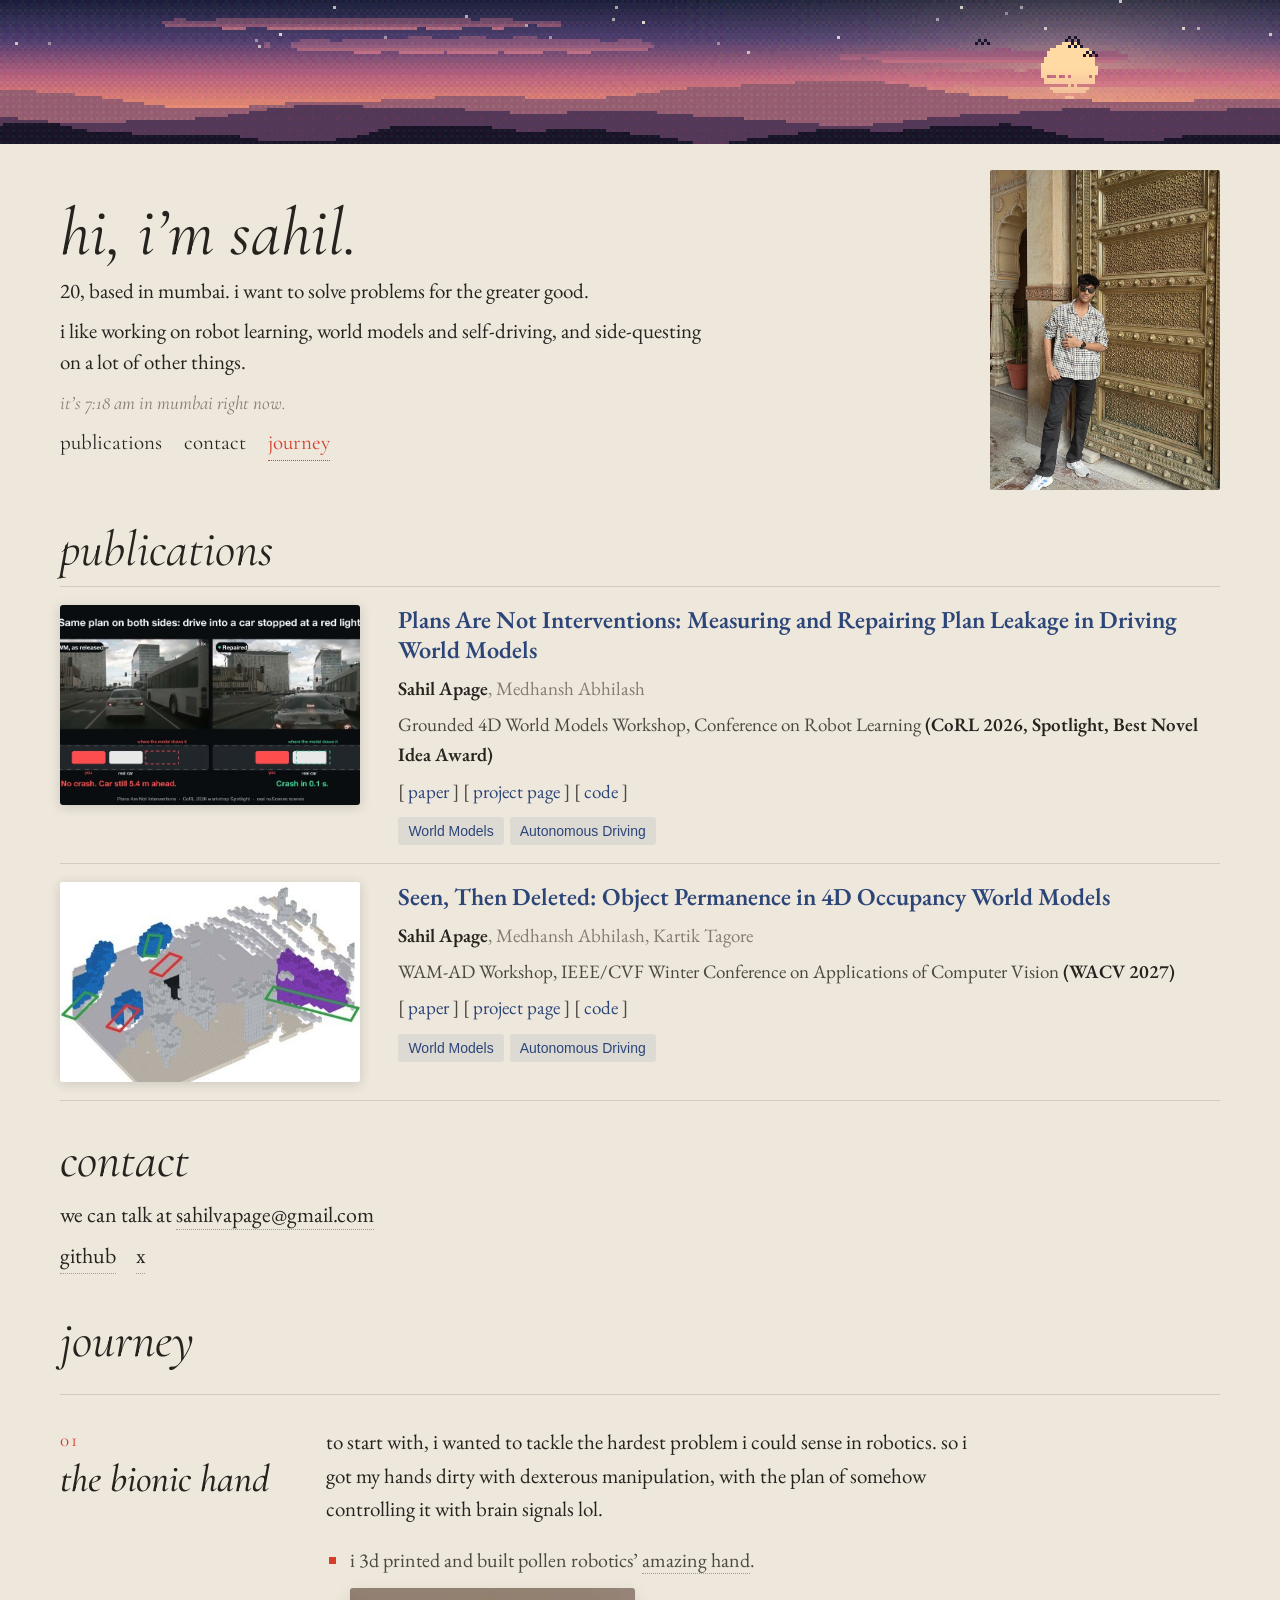
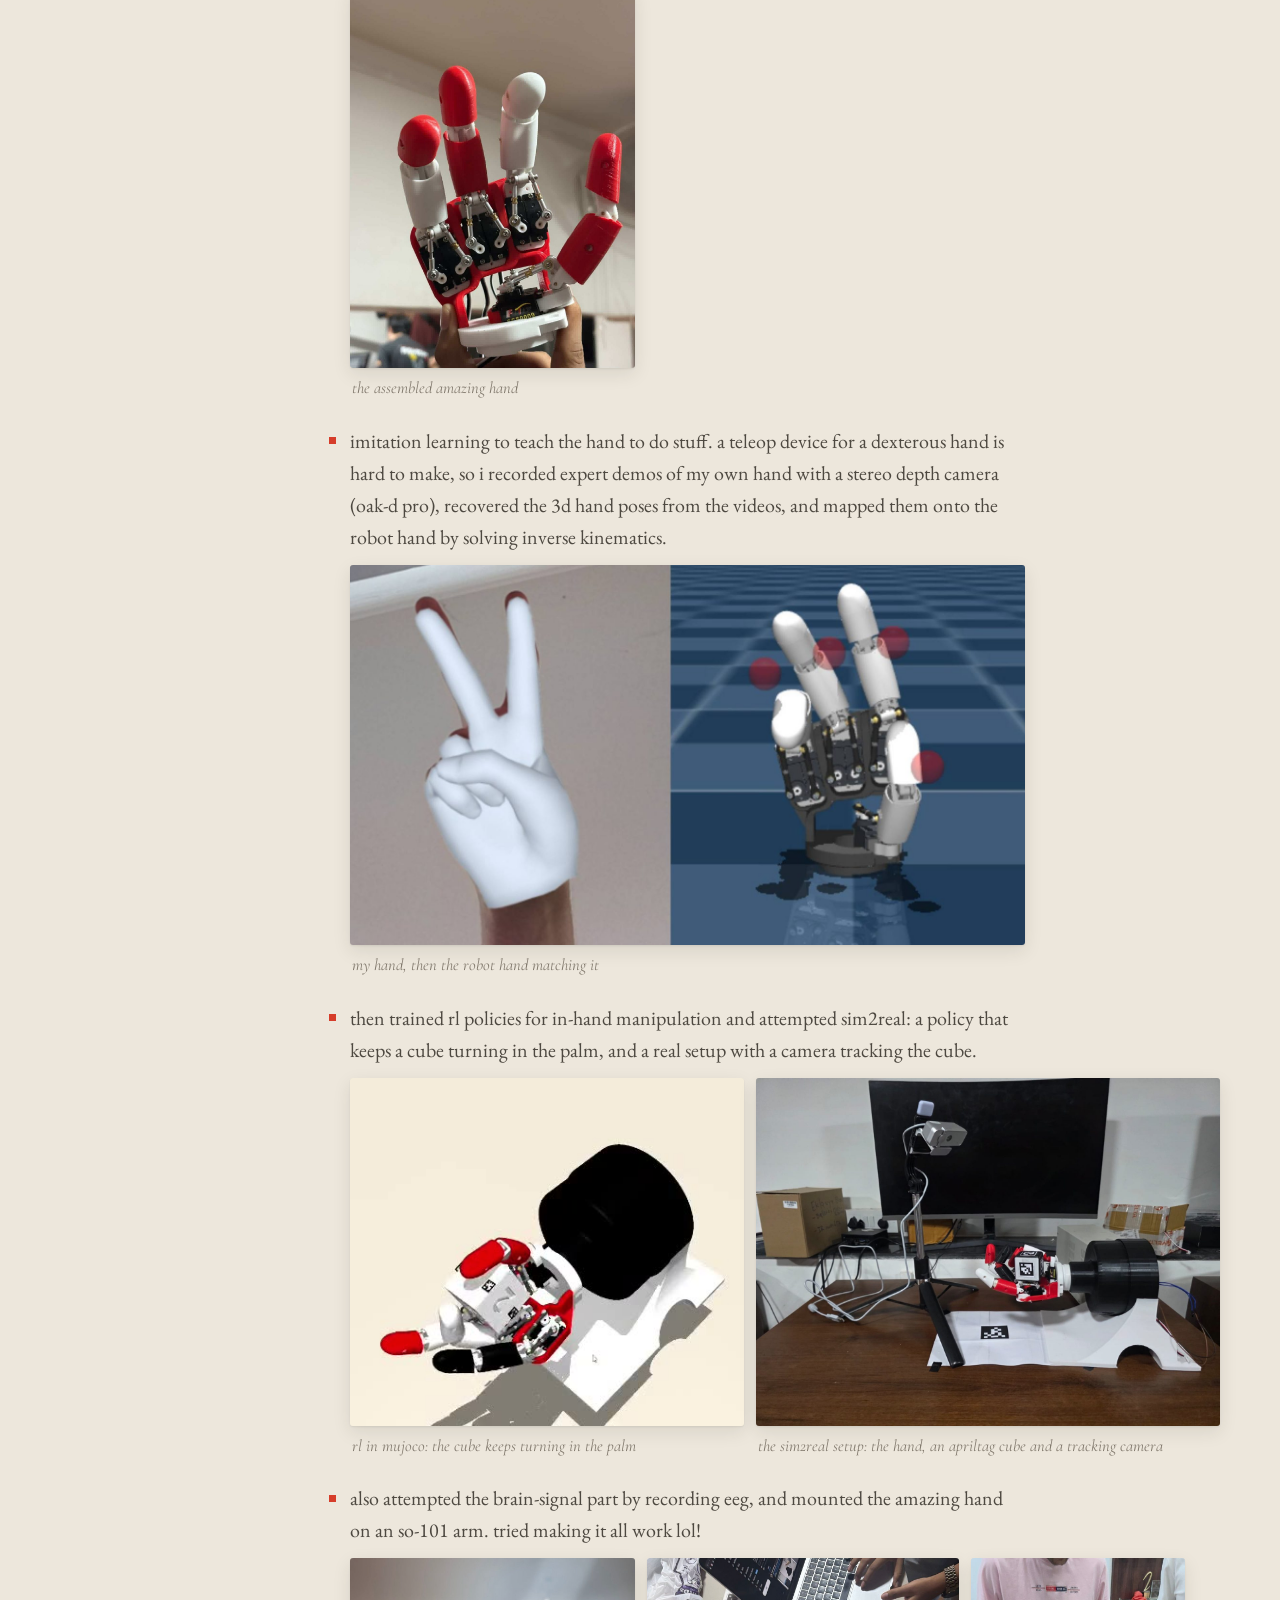
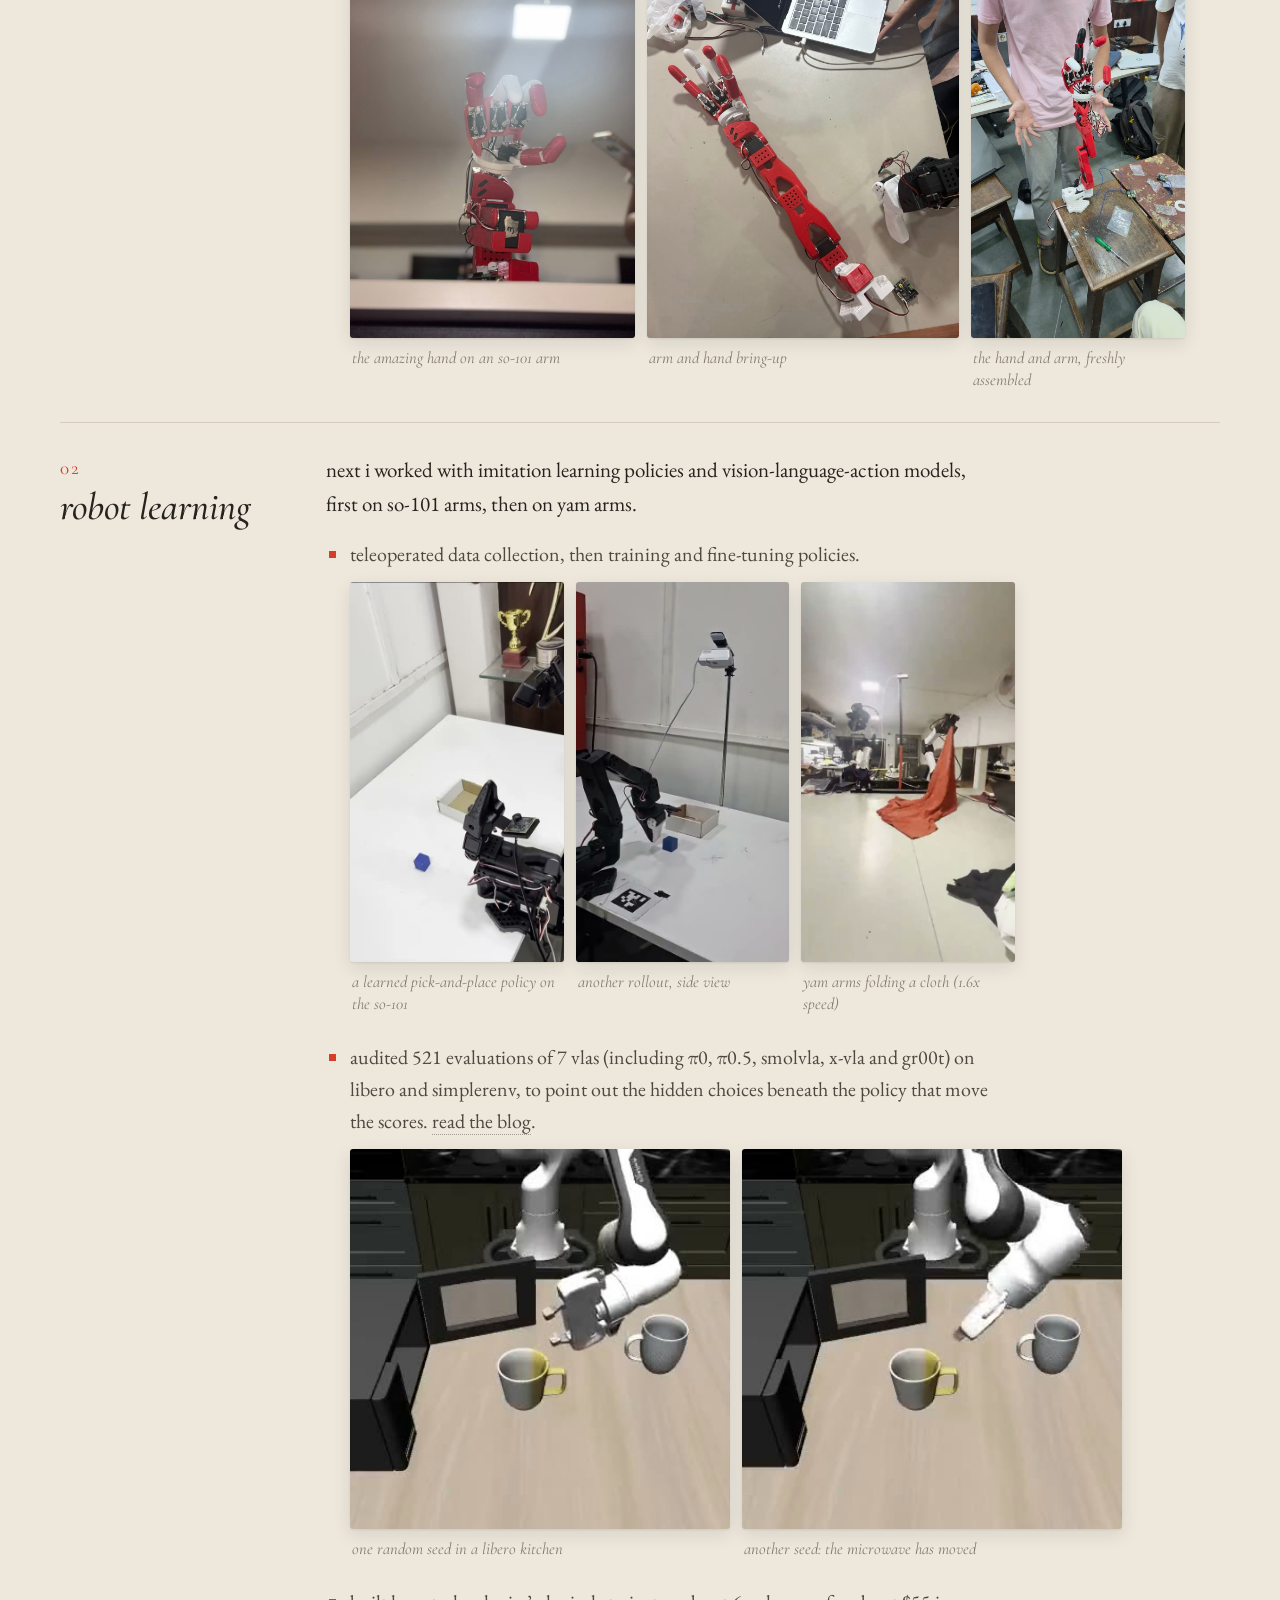
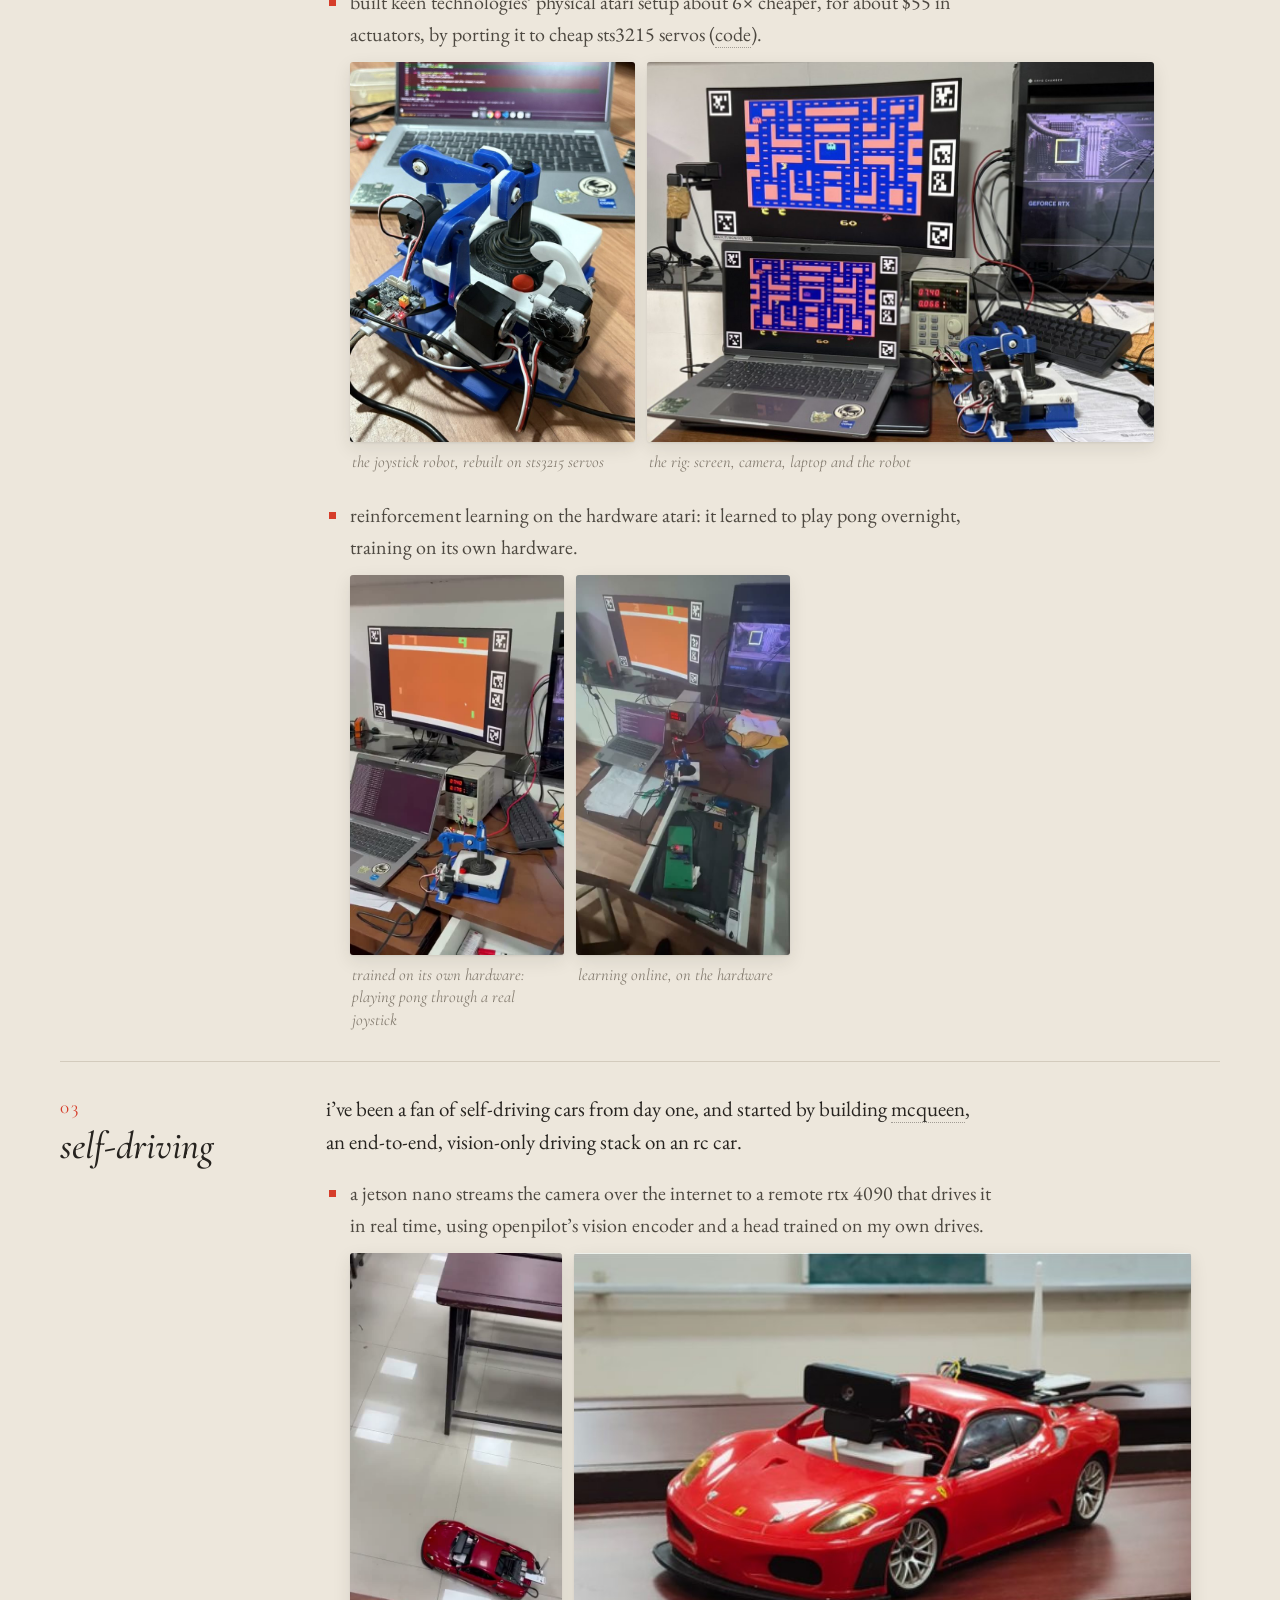
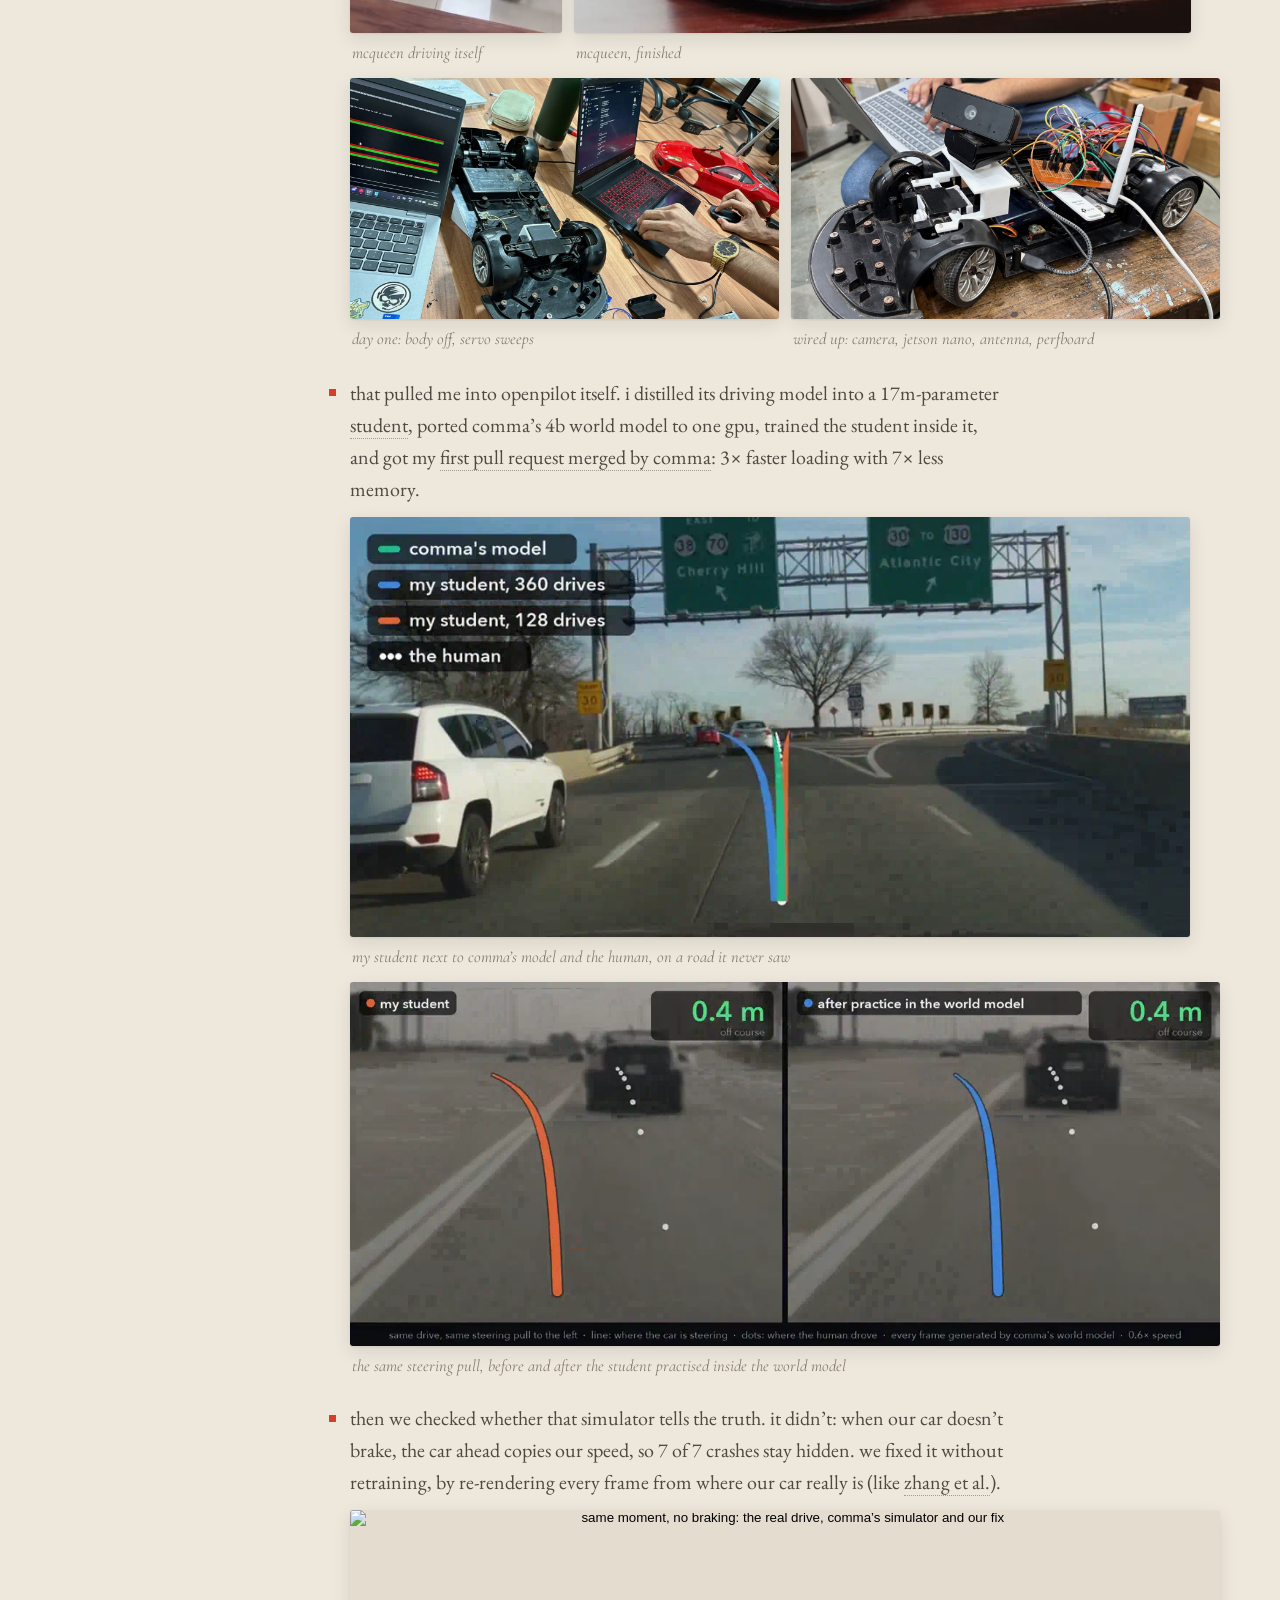
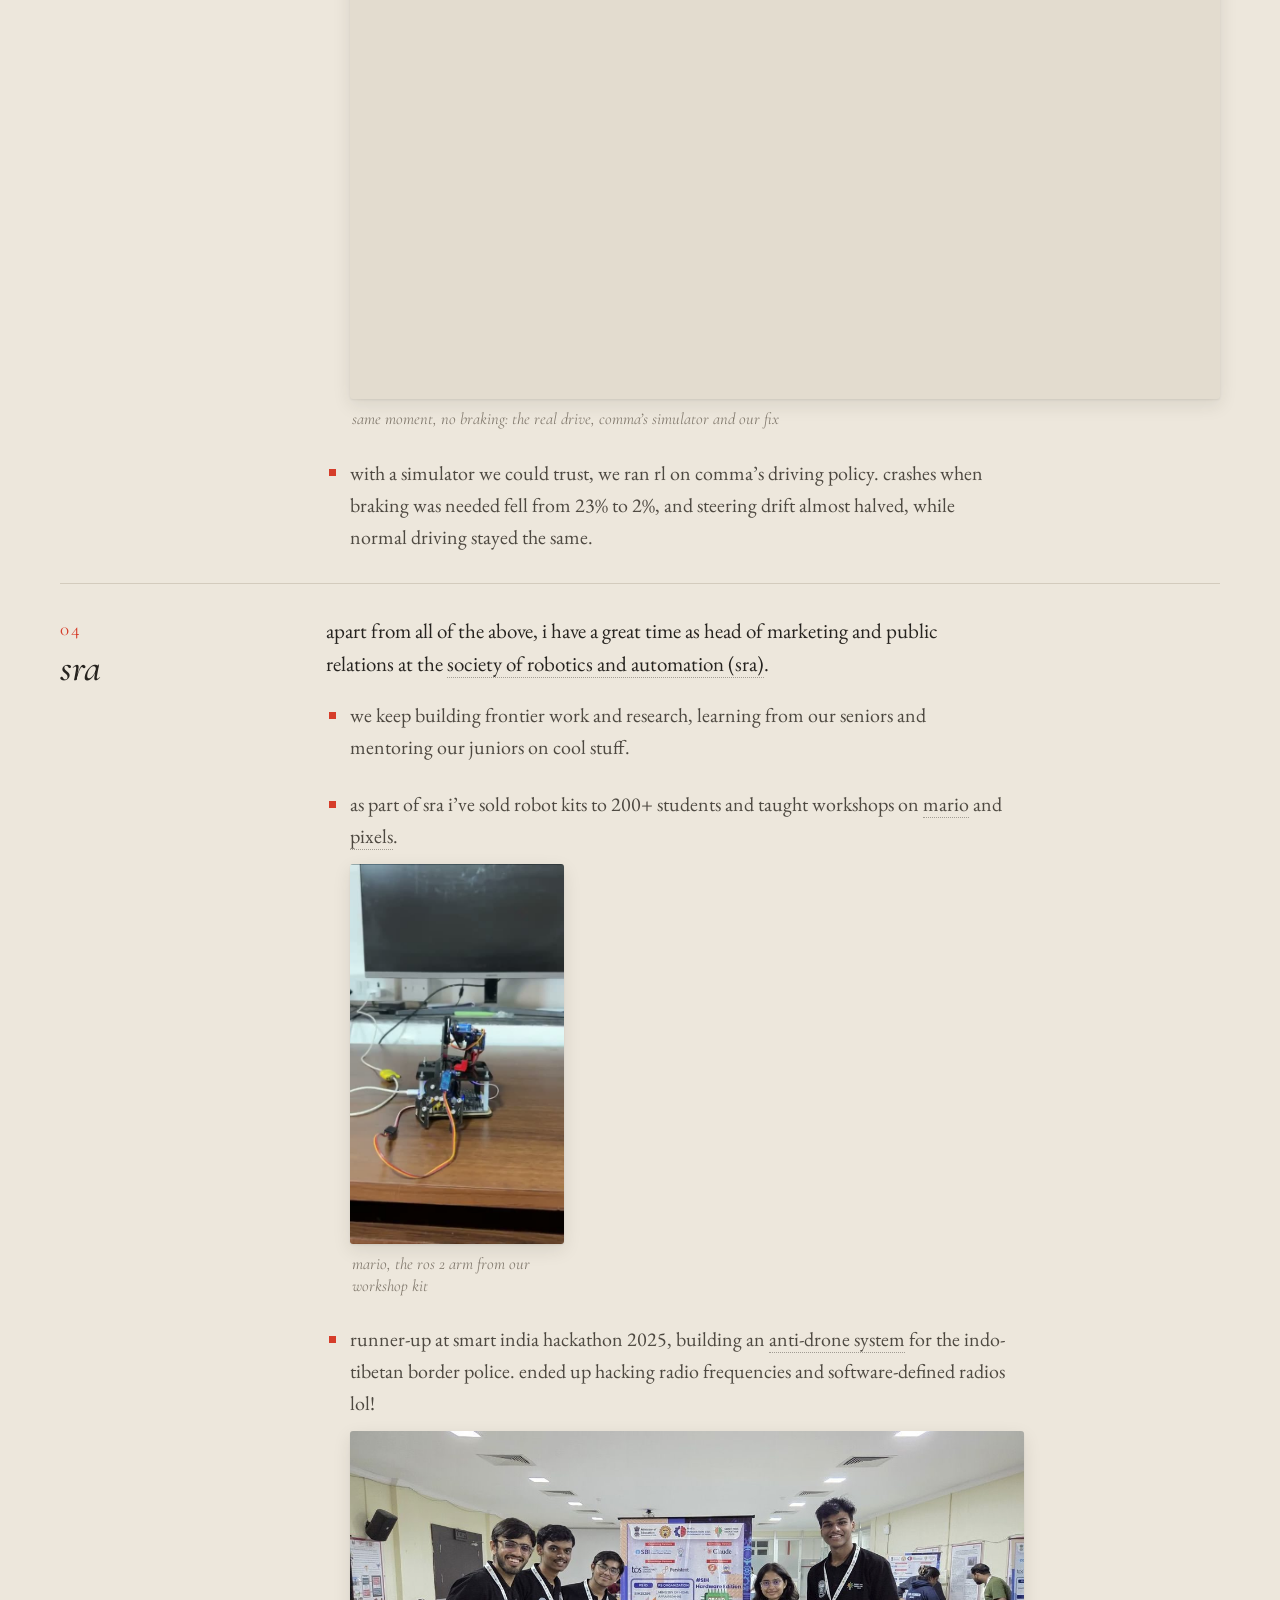
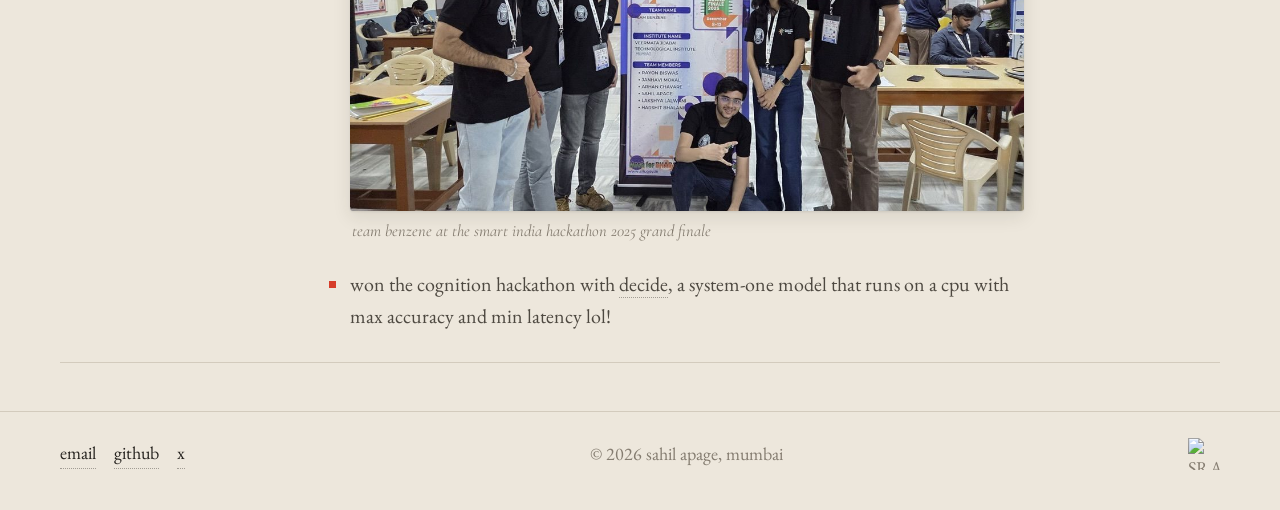
==== commit 8707ade1: "Remove two anti-drone photos, hand photo back to full size, finer pixel banner with smooth hover Co-" ====
--- a/index.html
+++ b/index.html
@@ -123,7 +123,7 @@
       <ul class="steps">
         <li><p>we keep building frontier work and research, learning from our seniors and mentoring our juniors on cool stuff.</p></li>
         <li><p>as part of sra i&rsquo;ve sold robot kits to 200+ students and taught workshops on <a href="https://github.com/SRA-VJTI/MARIO">mario</a> and <a href="https://github.com/SRA-VJTI/Pixels">pixels</a>.</p><div class="strip one" style="--n:1;--sum:0.5621"><figure class="fig"><button class="shot" style="--ar:480/854" data-video="media/mario-arm.mp4" data-cap="mario, the ros 2 arm from our workshop kit" aria-label="mario, the ros 2 arm from our workshop kit"><video data-src="media/mario-arm.mp4" poster="media/mario-arm.jpg" muted loop playsinline preload="none" width="480" height="854"></video></button><figcaption>mario, the ros 2 arm from our workshop kit</figcaption></figure></div></li>
-        <li><p>runner-up at smart india hackathon 2025, building an <a href="https://github.com/4rhan/anti_drone">anti-drone system</a> for the indo-tibetan border police. ended up hacking radio frequencies and software-defined radios lol!</p><div class="strip" style="--n:2;--sum:2.8825"><figure class="fig"><button class="shot" style="--ar:1182/666" data-full="media/sih-team.jpg" data-cap="team benzene at the smart india hackathon 2025 grand finale" aria-label="team benzene at the smart india hackathon 2025 grand finale"><img src="media/sih-team.jpg" alt="team benzene at the smart india hackathon 2025 grand finale" width="1182" height="666" loading="lazy"></button><figcaption>team benzene at the smart india hackathon 2025 grand finale</figcaption></figure><figure class="fig"><button class="shot" style="--ar:627/566" data-full="media/antidrone-turret.jpg" data-cap="the anti-drone turret, tracking what the detector sees" aria-label="the anti-drone turret, tracking what the detector sees"><img src="media/antidrone-turret.jpg" alt="the anti-drone turret, tracking what the detector sees" width="627" height="566" loading="lazy"></button><figcaption>the anti-drone turret, tracking what the detector sees</figcaption></figure></div><div class="strip one" style="--n:1;--sum:2.1538;--cap:300px"><figure class="fig"><button class="shot" style="--ar:1400/650" data-full="media/antidrone-spectrum.jpg" data-cap="a drone&#x27;s control link hopping across the 2.4 ghz band" aria-label="a drone&#x27;s control link hopping across the 2.4 ghz band"><img src="media/antidrone-spectrum.jpg" alt="a drone&#x27;s control link hopping across the 2.4 ghz band" width="1400" height="650" loading="lazy"></button><figcaption>a drone&#x27;s control link hopping across the 2.4 ghz band</figcaption></figure></div></li>
+        <li><p>runner-up at smart india hackathon 2025, building an <a href="https://github.com/4rhan/anti_drone">anti-drone system</a> for the indo-tibetan border police. ended up hacking radio frequencies and software-defined radios lol!</p><div class="strip one" style="--n:1;--sum:1.7748"><figure class="fig"><button class="shot" style="--ar:1182/666" data-full="media/sih-team.jpg" data-cap="team benzene at the smart india hackathon 2025 grand finale" aria-label="team benzene at the smart india hackathon 2025 grand finale"><img src="media/sih-team.jpg" alt="team benzene at the smart india hackathon 2025 grand finale" width="1182" height="666" loading="lazy"></button><figcaption>team benzene at the smart india hackathon 2025 grand finale</figcaption></figure></div></li>
         <li><p>won the cognition hackathon with <a href="https://github.com/sahilapage/decide">decide</a>, a system-one model that runs on a cpu with max accuracy and min latency lol!</p></li>
       </ul>
       </div>
--- a/style.css
+++ b/style.css
@@ -99,7 +99,7 @@
 .strip { --gap: 12px; --cap: 380px; container-type: inline-size; display: flex; gap: var(--gap); margin: 12px 0 0; }
 .strip + .strip { margin-top: 14px; }
 /* a lone portrait shot sits beside its text instead of leaving the right half empty */
-.steps li.side { display: grid; grid-template-columns: minmax(0, 1fr) auto; gap: 0 28px; align-items: start; }
+.steps li.side { display: grid; grid-template-columns: minmax(0, 1fr) 260px; gap: 0 28px; align-items: start; }
 .steps li.side > p { grid-column: 1; grid-row: 1; }
 .steps li.side > .strip { grid-column: 2; grid-row: 1 / span 3; margin: 0; --cap: 320px; }
 .fig { flex: none; margin: 0; width: min-content; }
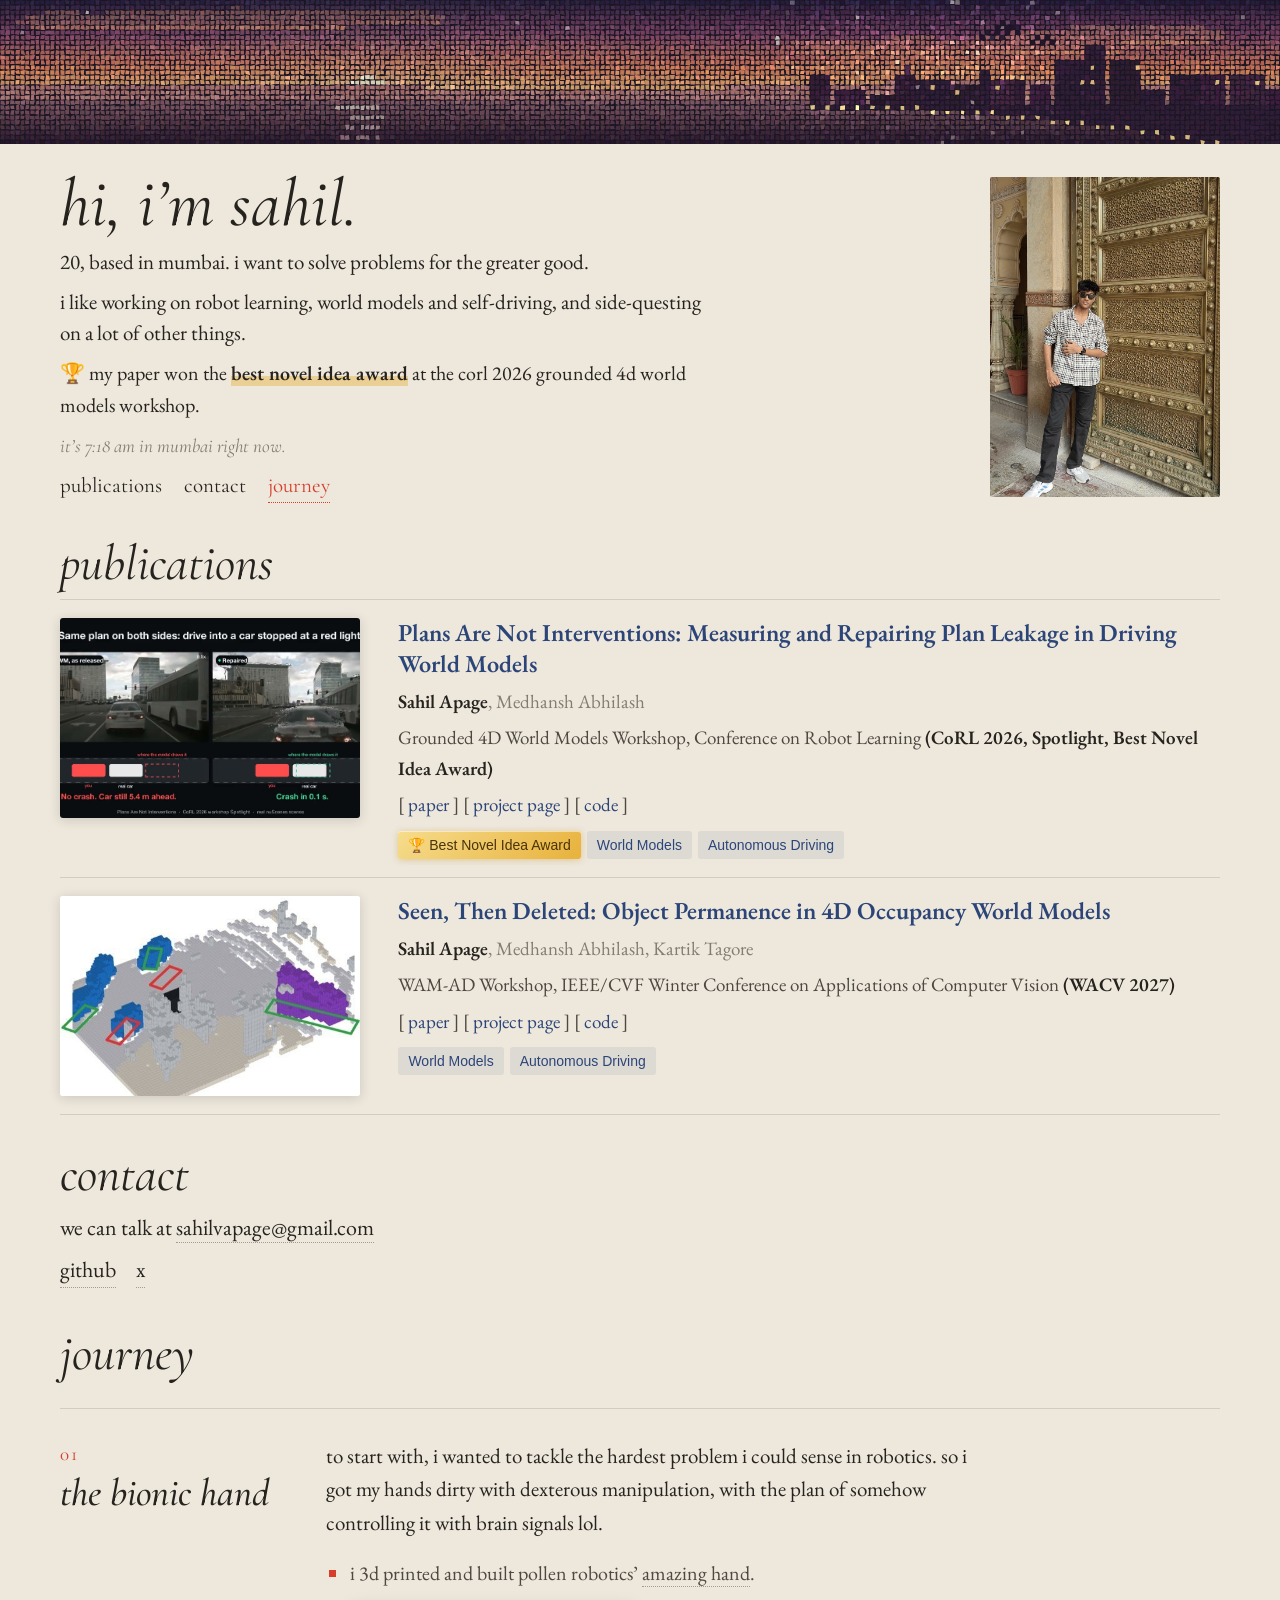
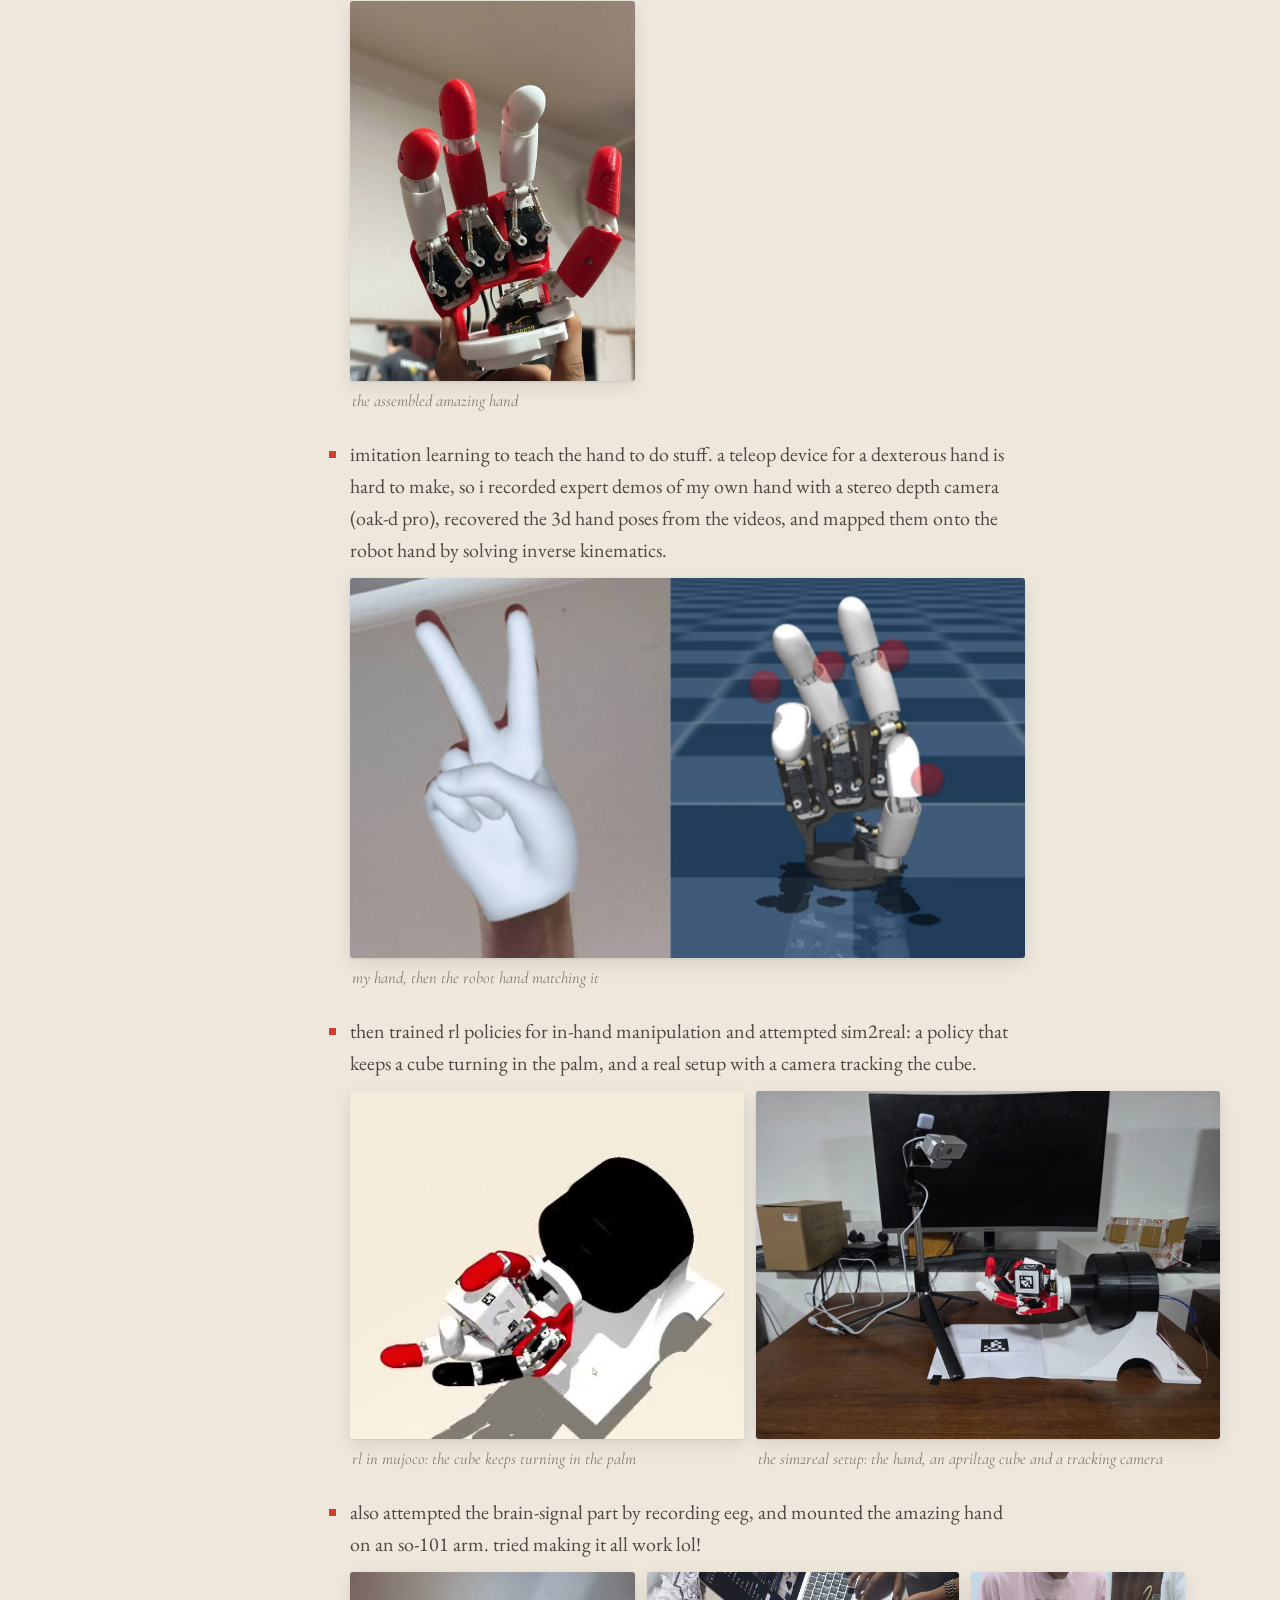
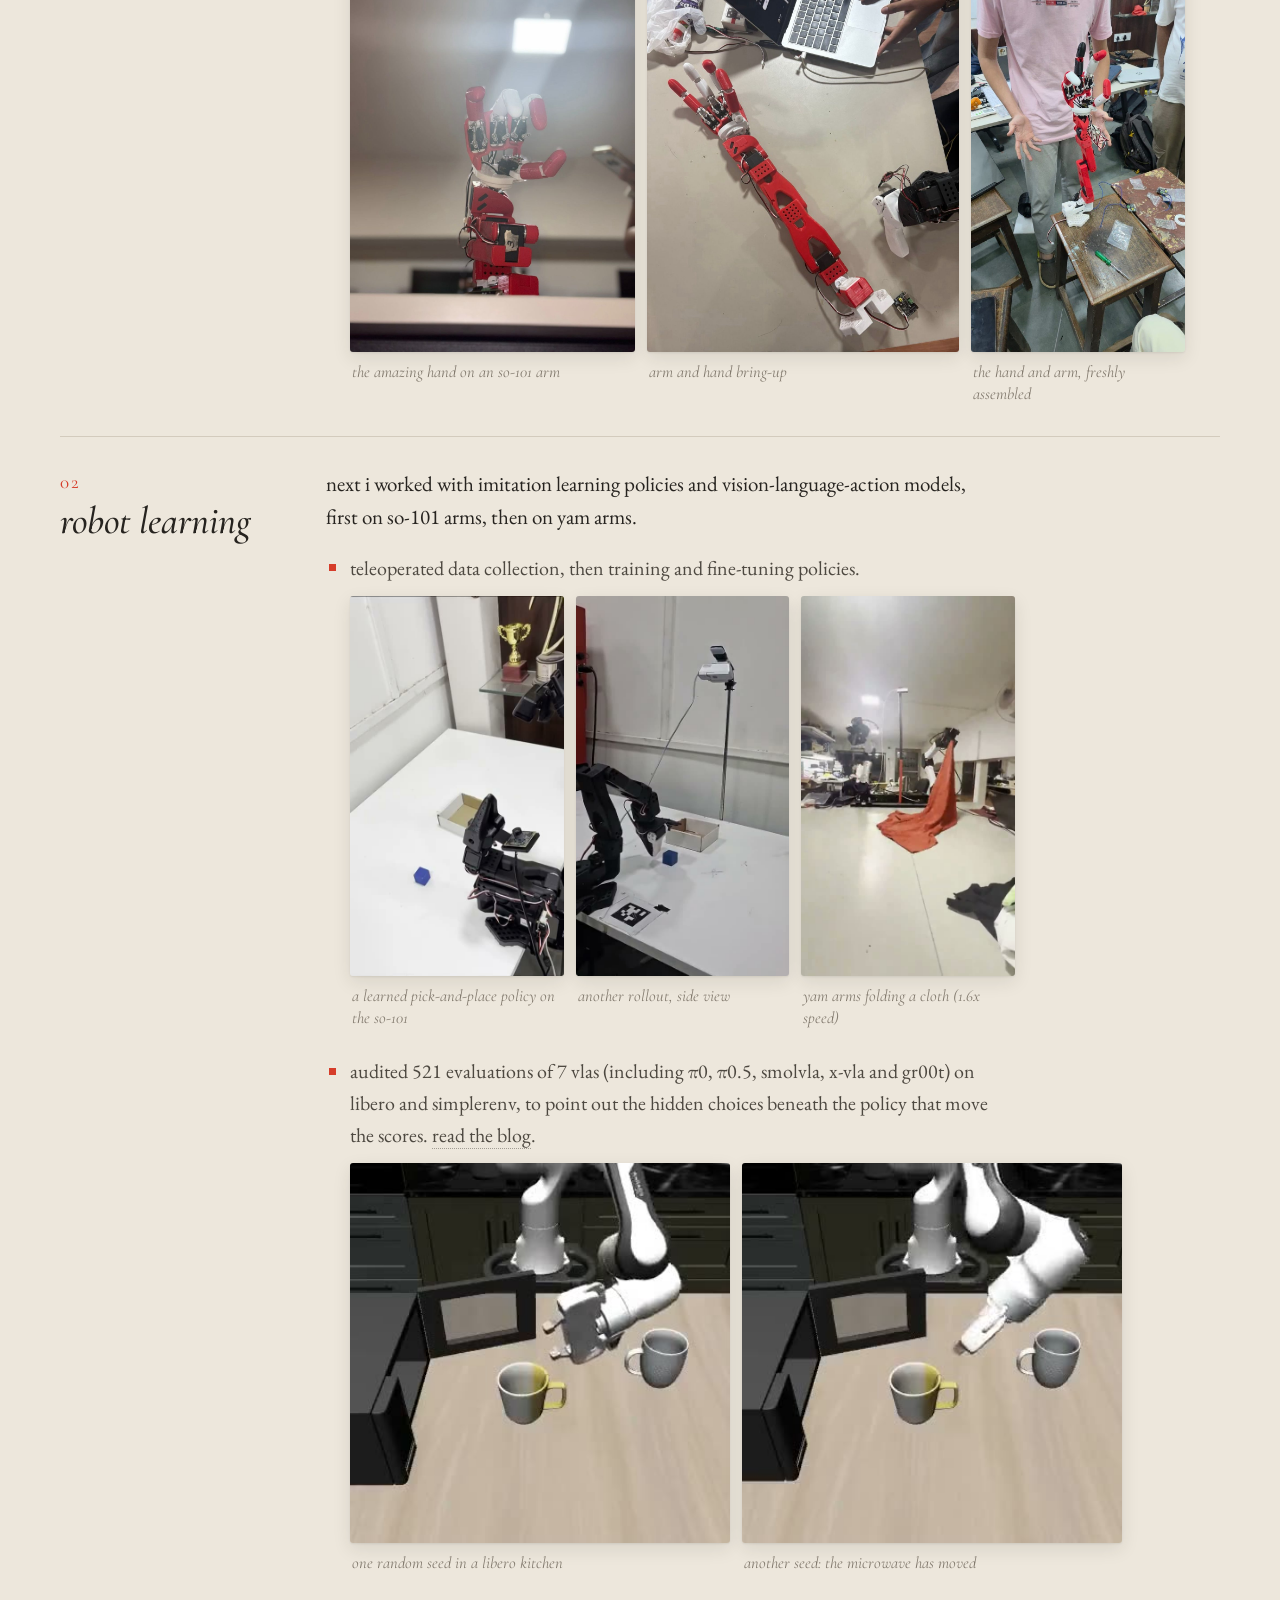
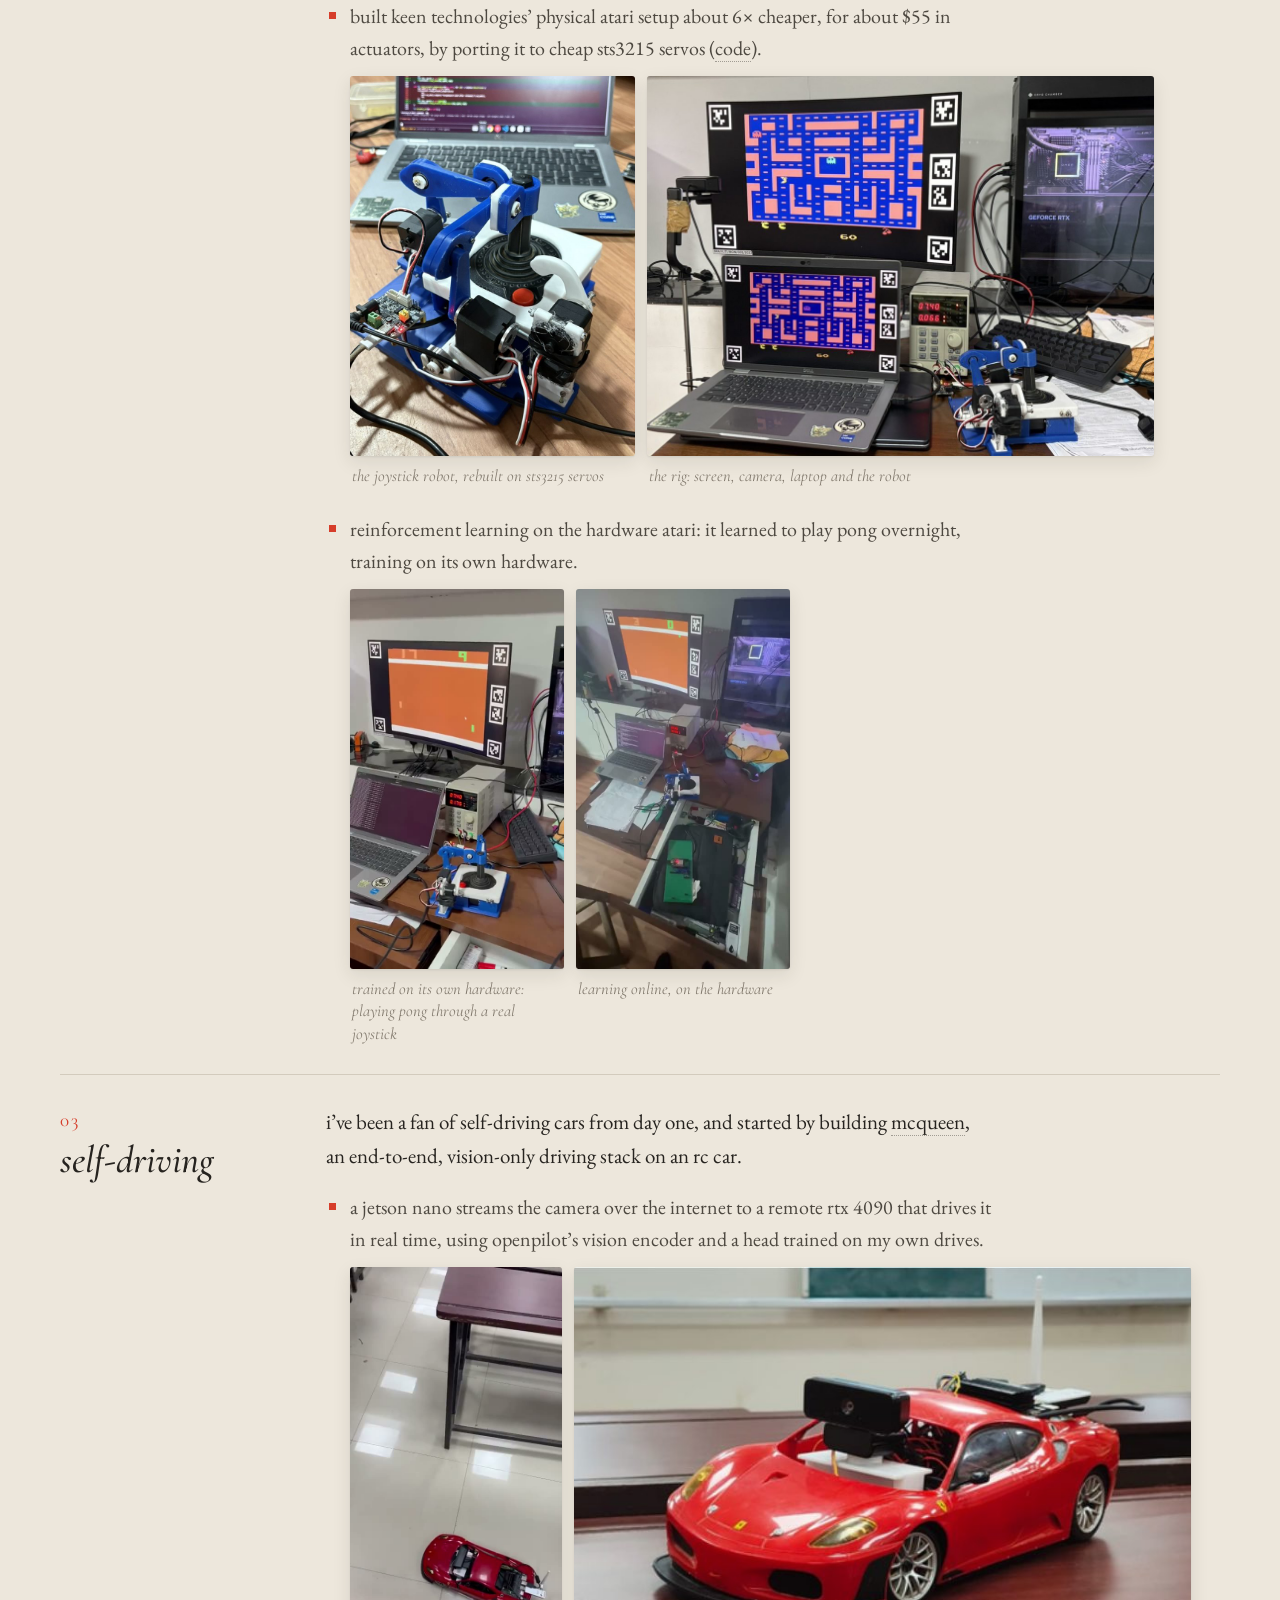
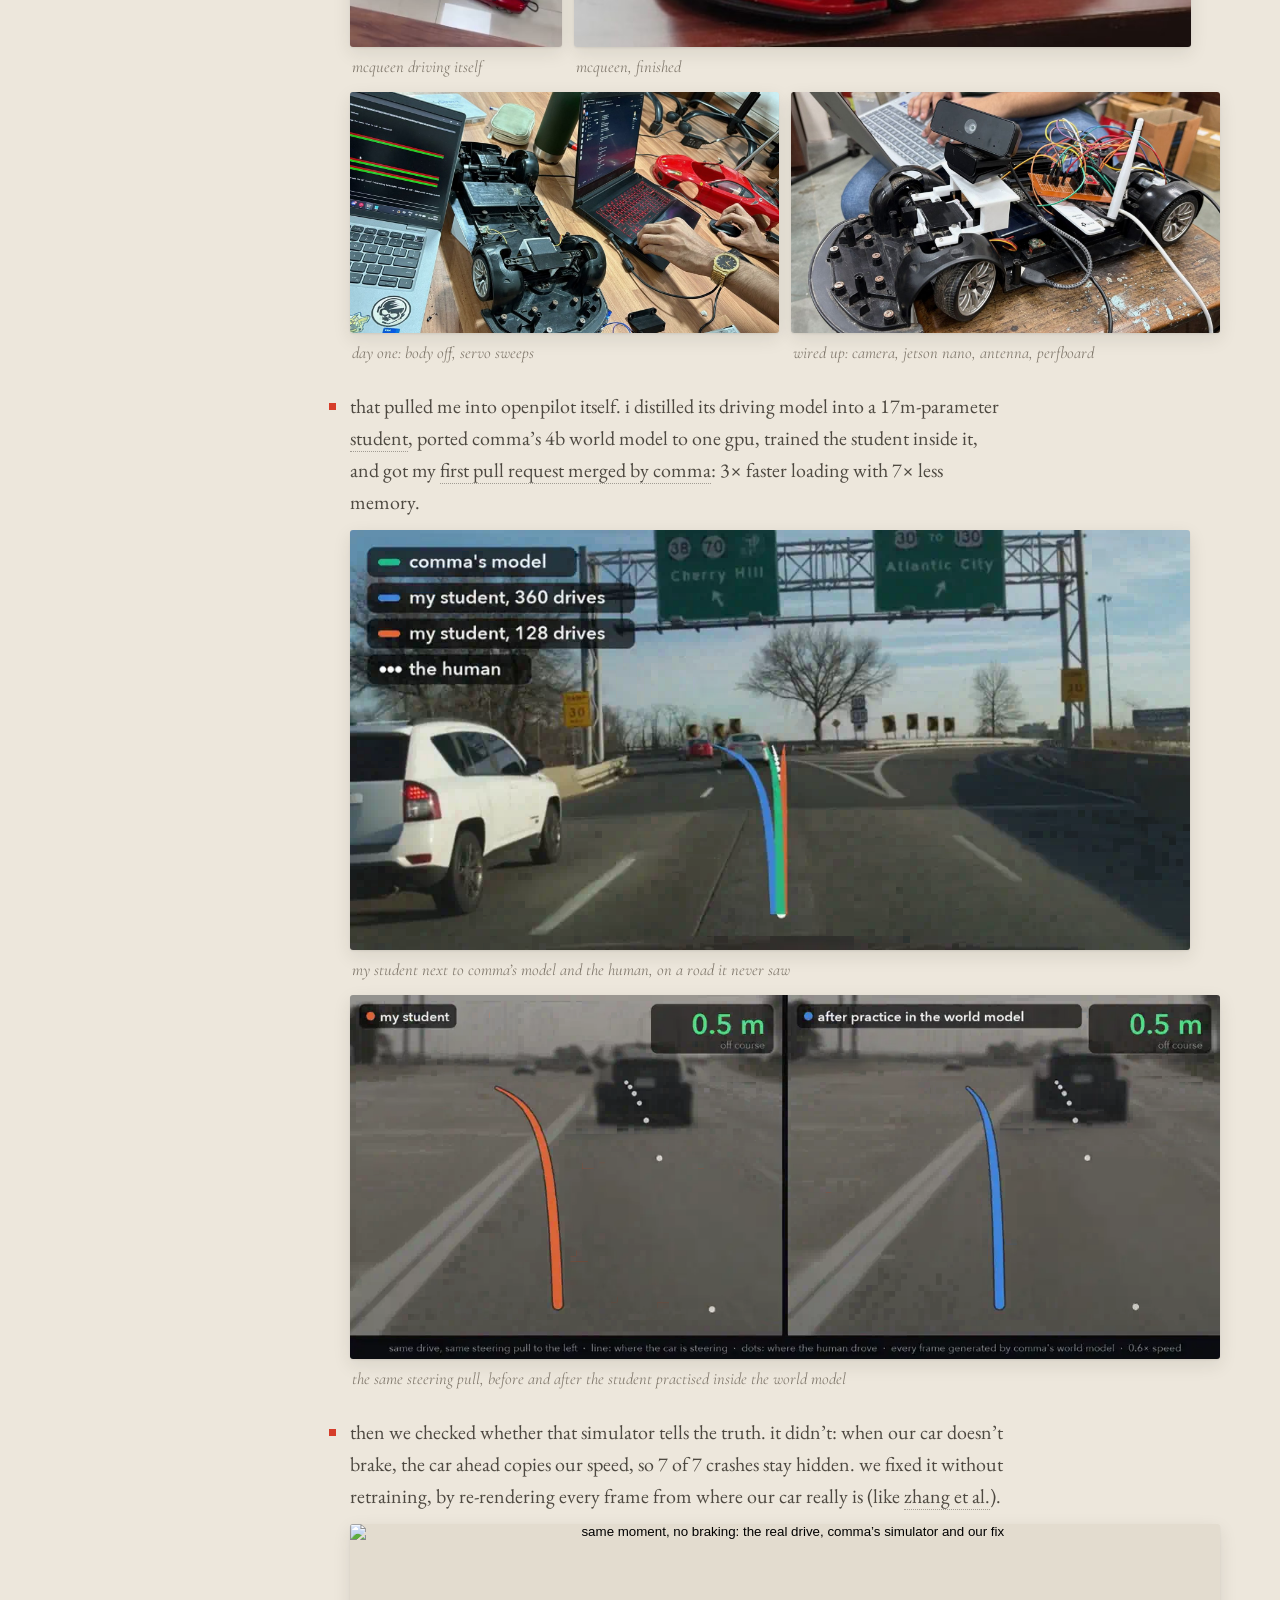
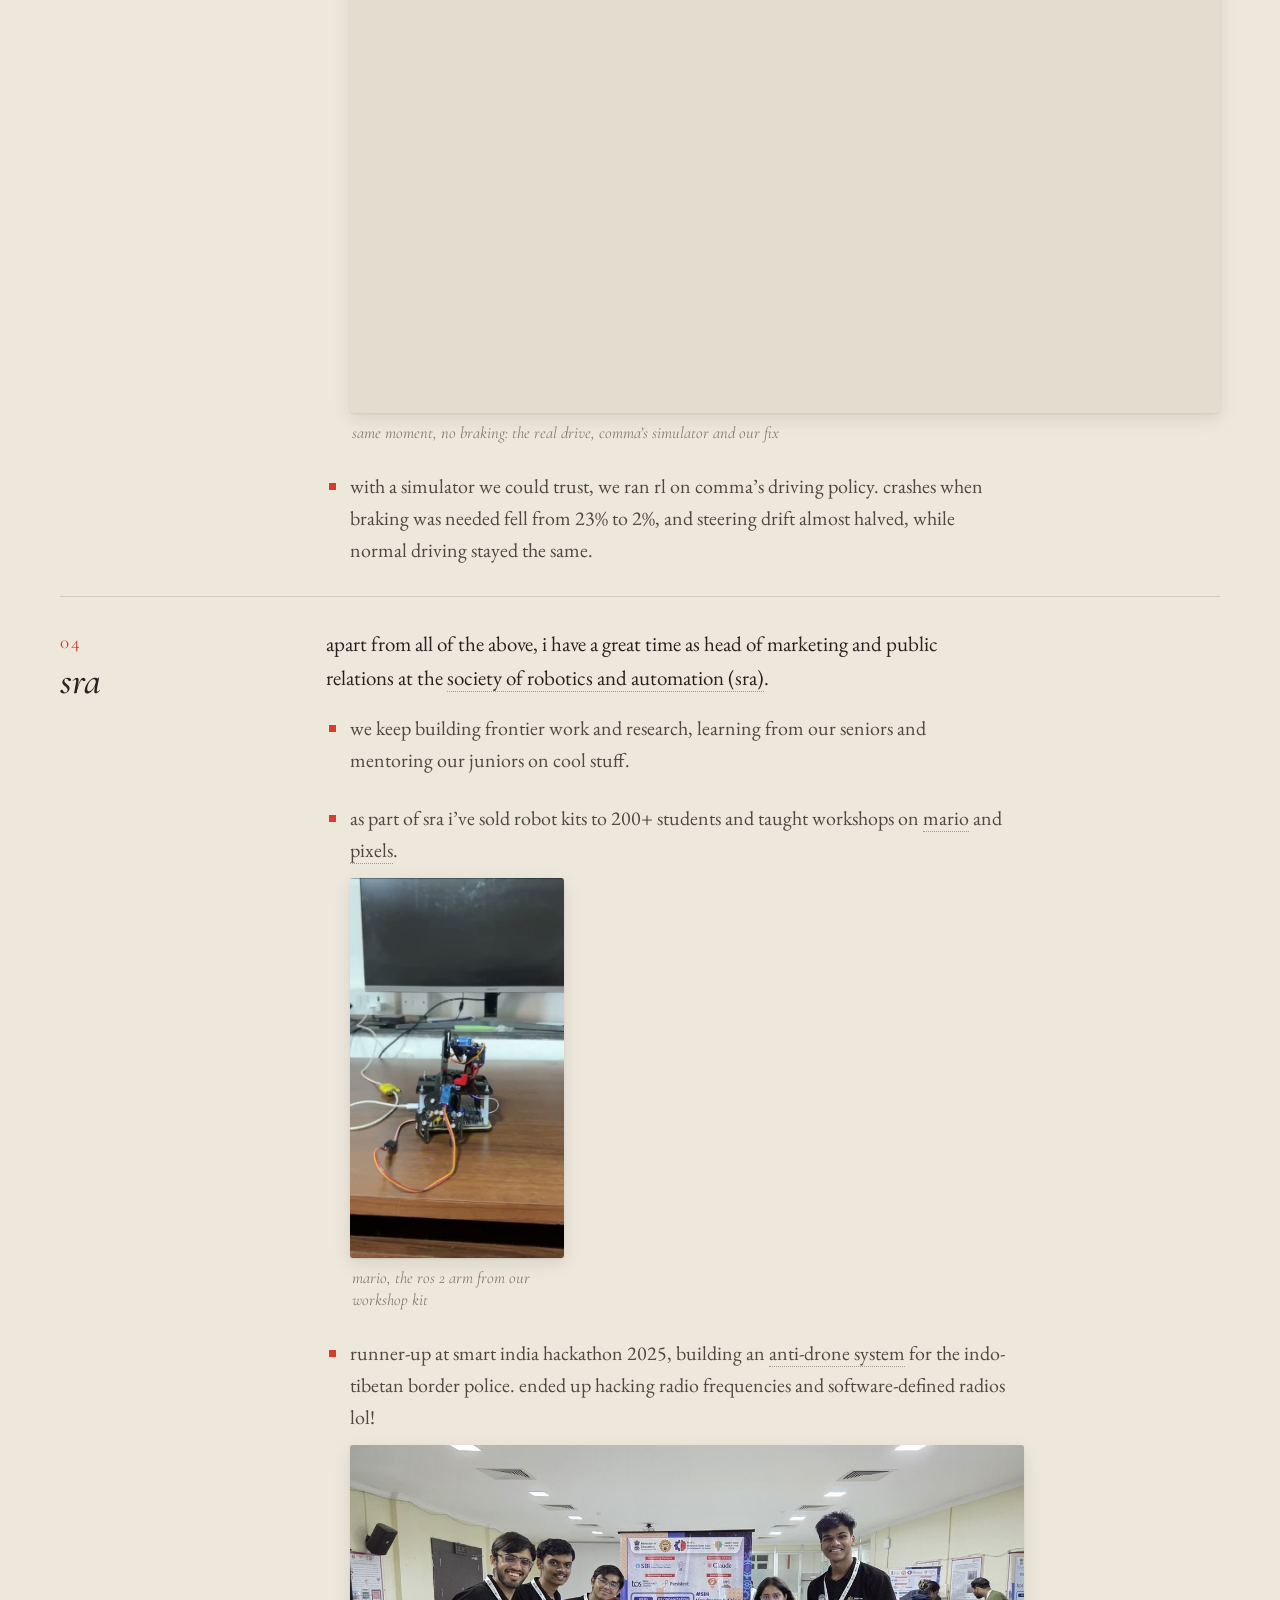
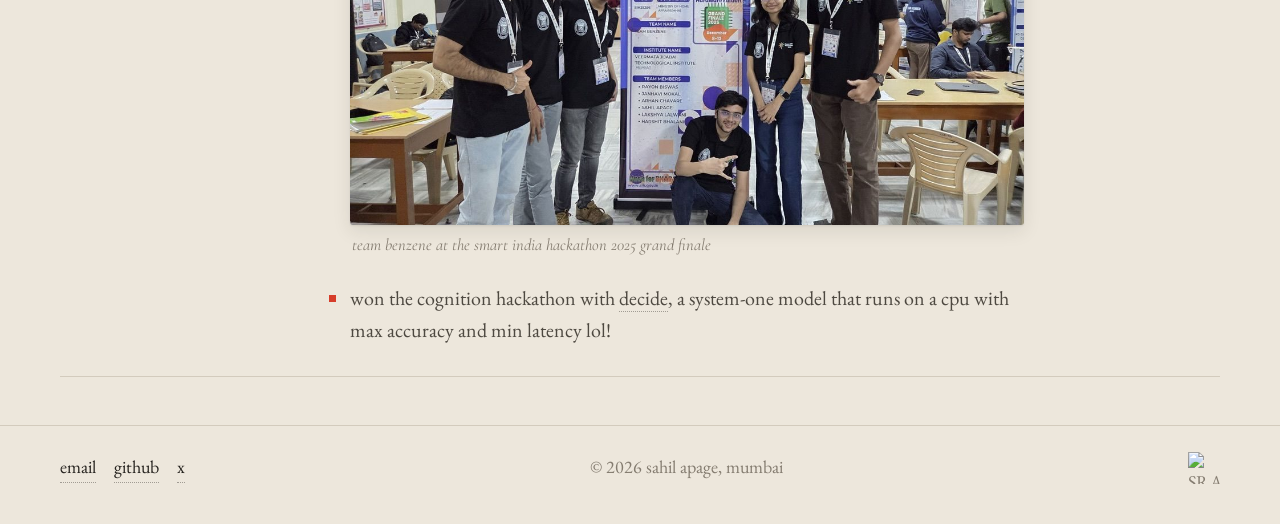
==== commit fa6fdaf5: "Show off the Best Novel Idea Award: header line, gold badge Co-Authored-By: Claude Sonnet 5.5 <norep" ====
--- a/index.html
+++ b/index.html
@@ -28,6 +28,7 @@
       <h1 class="up">hi, i&rsquo;m sahil.</h1>
       <p class="lede up" style="animation-delay:.08s">20, based in mumbai. i want to solve problems for the greater good.</p>
       <p class="lede up" style="animation-delay:.14s">i like working on robot learning, world models and self-driving, and side-questing on a lot of other things.</p>
+      <p class="award up" style="animation-delay:.17s"><span class="trophy" aria-hidden="true">&#127942;</span> my paper won the <b>best novel idea award</b> at the corl 2026 grounded 4d world models workshop.</p>
       <p class="status up" style="animation-delay:.2s">it&rsquo;s <span id="clock">evening</span> in mumbai right now.</p>
       <nav class="pages up" aria-label="Sections" style="animation-delay:.25s">
         <a href="#publications">publications</a>
@@ -51,7 +52,7 @@
         <p class="authors"><b>Sahil Apage</b>, Medhansh Abhilash</p>
         <p class="venue">Grounded 4D World Models Workshop, Conference on Robot Learning <b>(CoRL 2026, Spotlight, Best Novel Idea Award)</b></p>
         <p class="links">[ <a href="https://sahilapage.github.io/plan-leak/assets/Plans_Are_Not_Interventions_CoRL2026_camera_ready.pdf">paper</a> ] [ <a href="https://sahilapage.github.io/plan-leak/">project page</a> ] [ <a href="https://github.com/sahilapage/plan-leak-code">code</a> ]</p>
-        <p class="tags"><span>World Models</span><span>Autonomous Driving</span></p>
+        <p class="tags"><span class="gold">&#127942; Best Novel Idea Award</span><span>World Models</span><span>Autonomous Driving</span></p>
       </div>
     </article>
     <article class="pub">
--- a/style.css
+++ b/style.css
@@ -162,3 +162,11 @@
   .strip.one .shot { height: min(var(--cap), calc(100cqw / var(--sum))); }
   .fig figcaption { font-size: 15.5px; }
 }
+
+/* the award: warm gold, a little proud */
+.award { margin: 6px 0 0; font-size: 20px; color: var(--ink); }
+.award b { font-weight: 600; background: linear-gradient(transparent 62%, rgba(232, 178, 60, .45) 62%); }
+.trophy { display: inline-block; transform-origin: 50% 80%; animation: wiggle 2.6s ease-in-out 1.2s 2; }
+@keyframes wiggle { 0%, 100% { transform: none; } 15% { transform: rotate(-14deg) scale(1.15); } 30% { transform: rotate(12deg) scale(1.15); } 45% { transform: rotate(-8deg); } 60% { transform: rotate(4deg); } }
+.tags span.gold { background: linear-gradient(135deg, #f6dc8c, #e8b23c); color: #4a3408; box-shadow: 0 1px 0 rgba(255, 255, 255, .5) inset, 0 1px 6px rgba(200, 140, 20, .35); }
+@media (prefers-reduced-motion: reduce) { .trophy { animation: none; } }
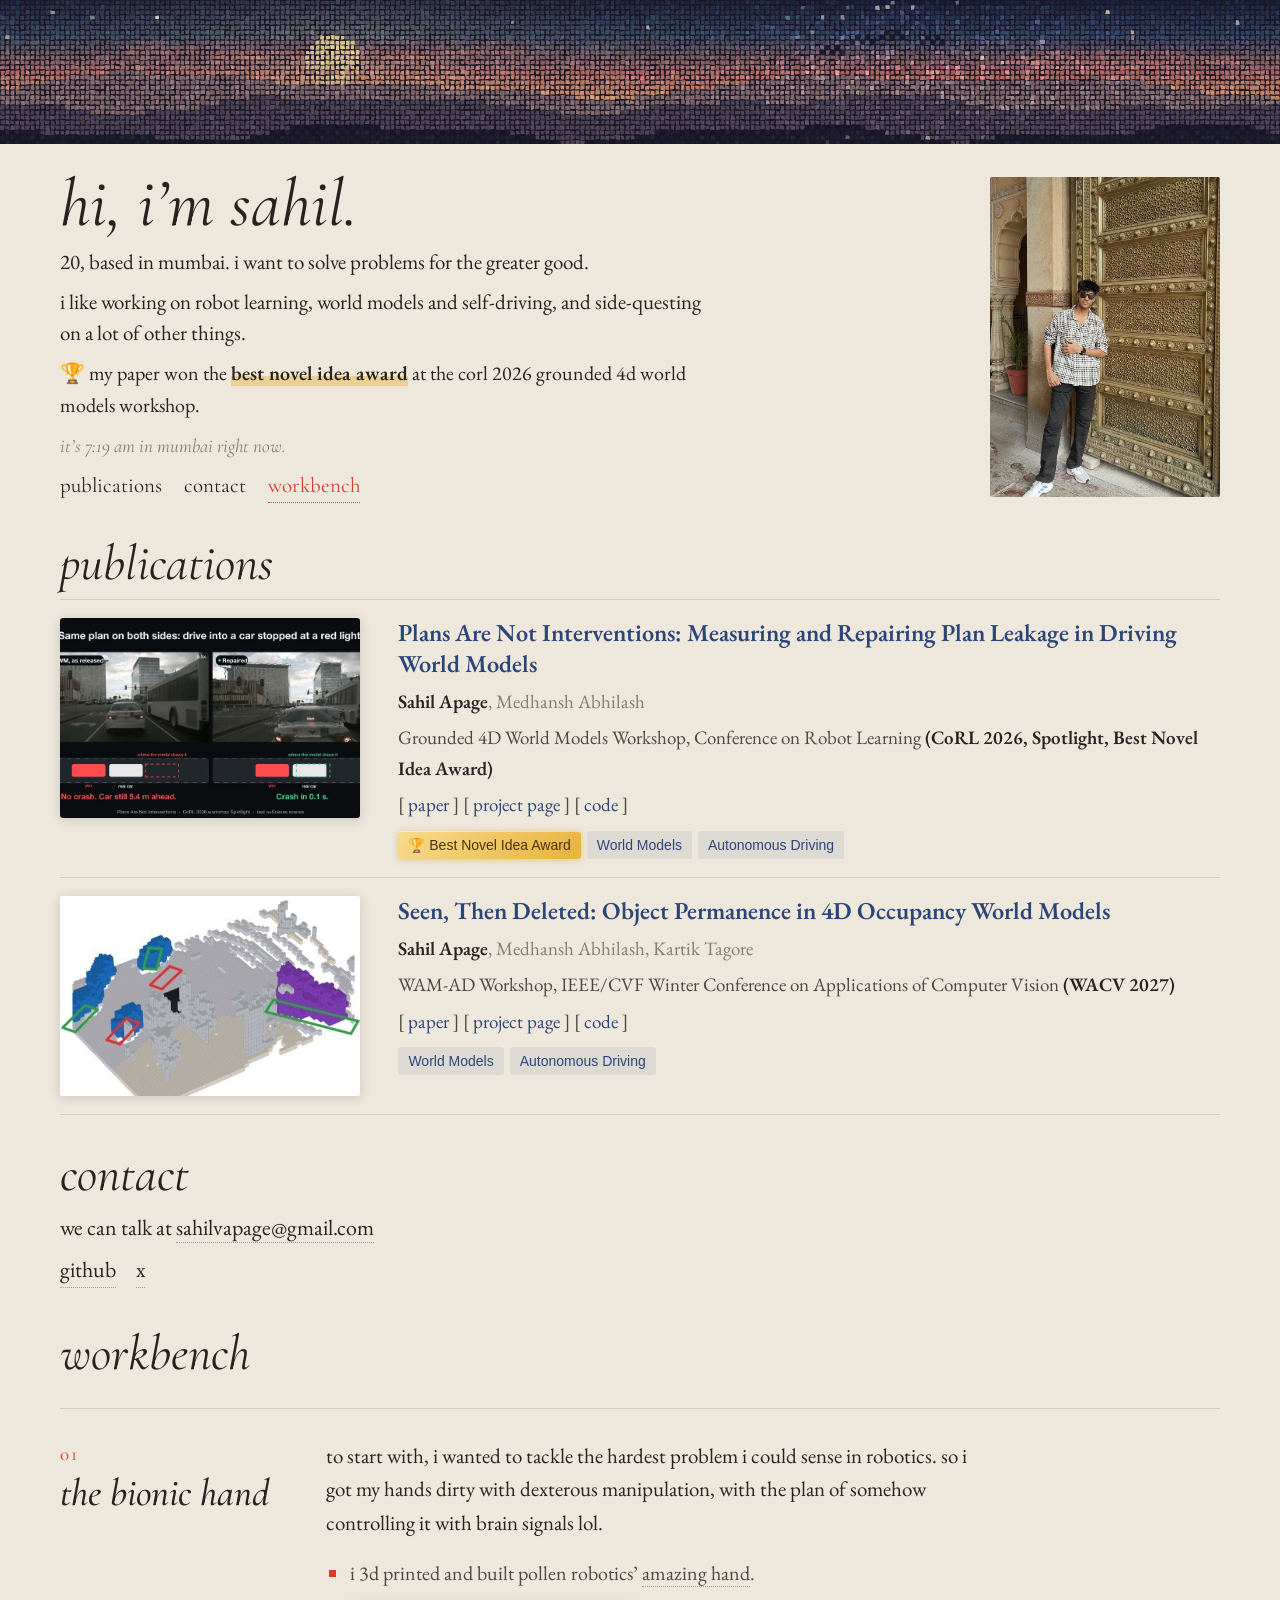
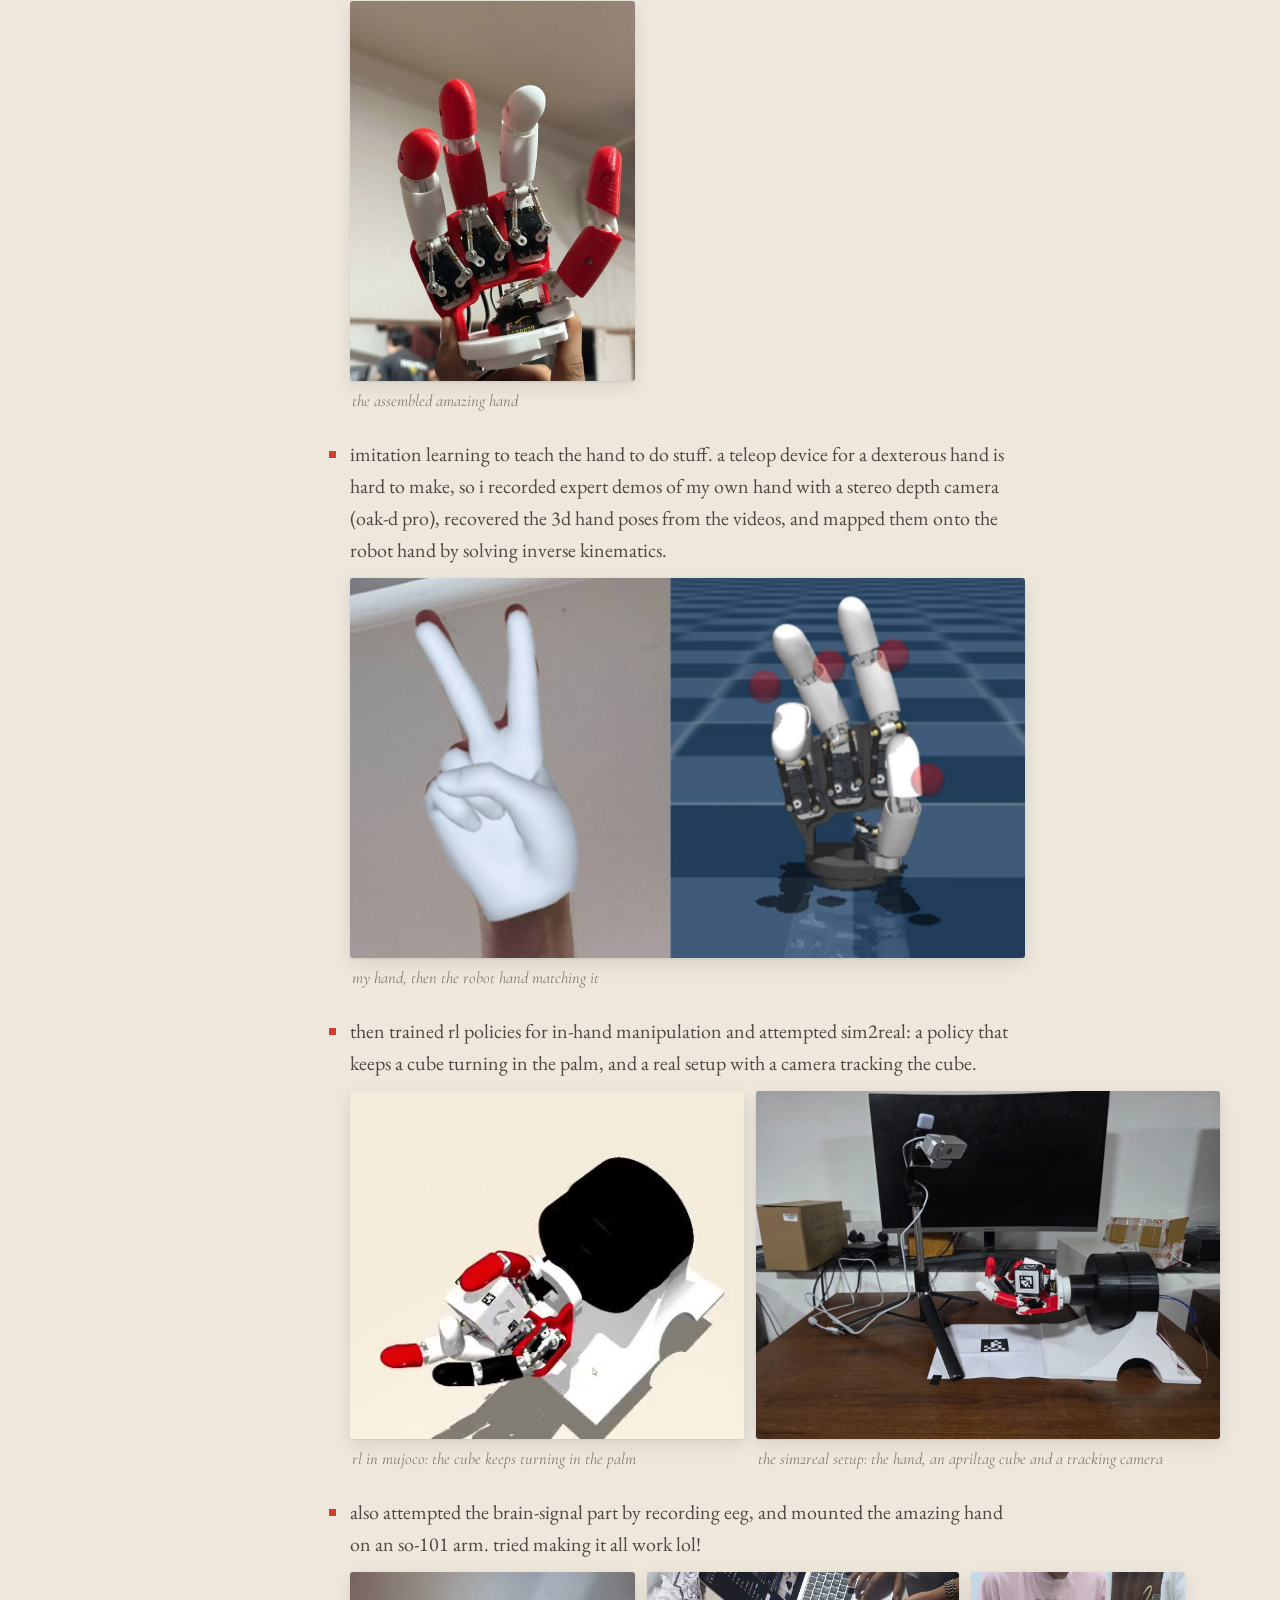
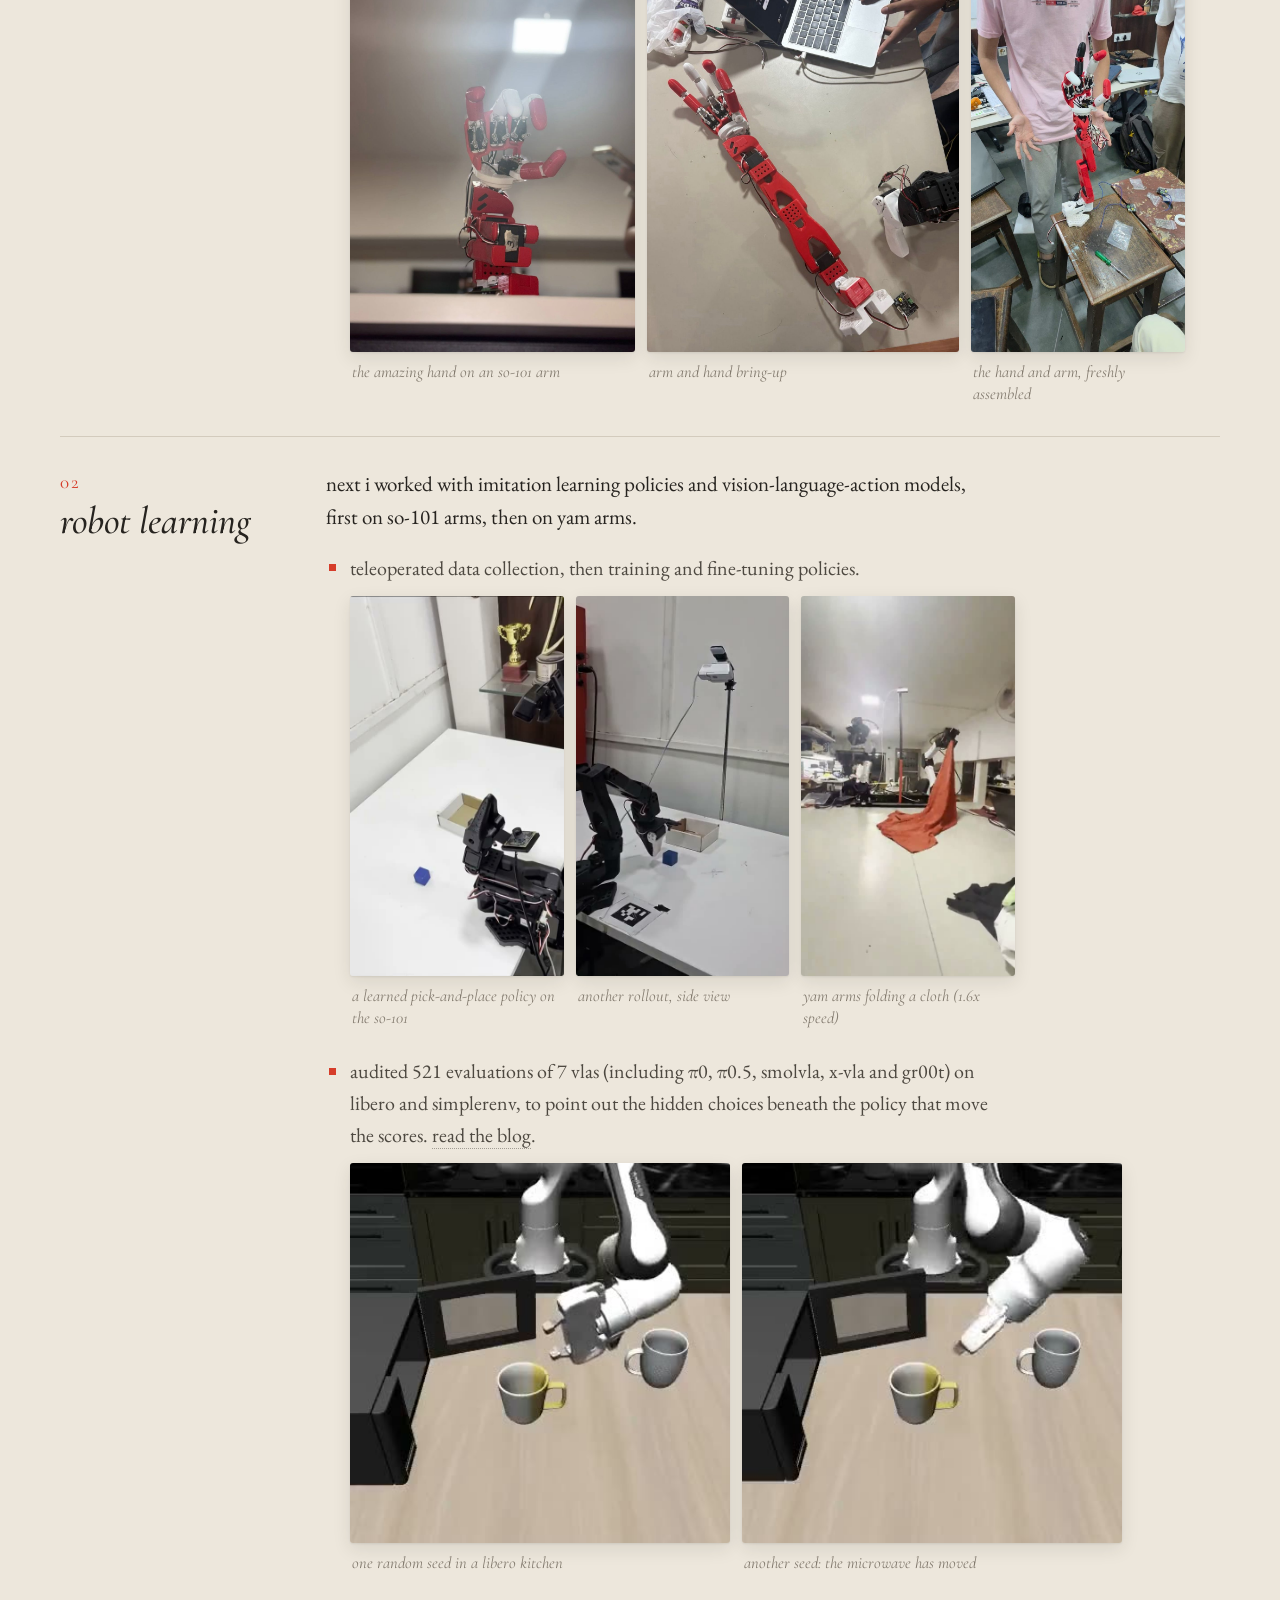
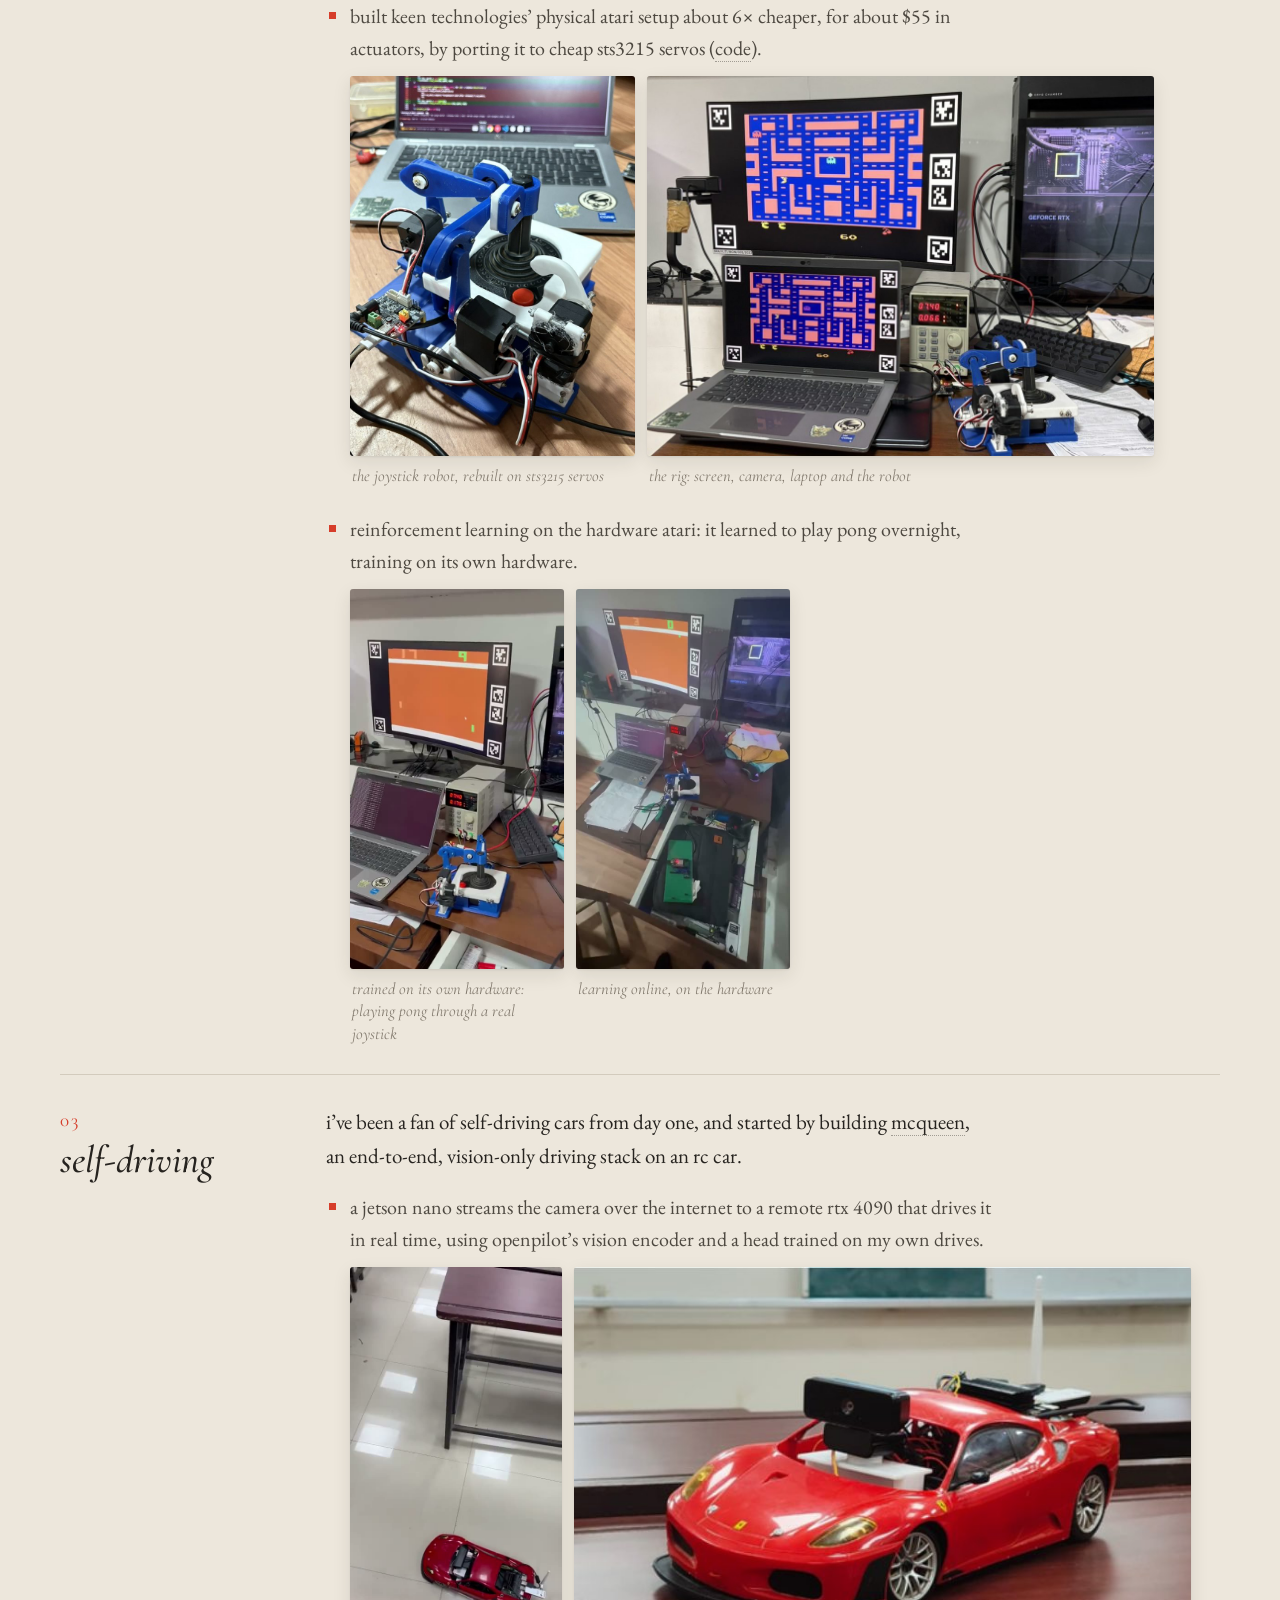
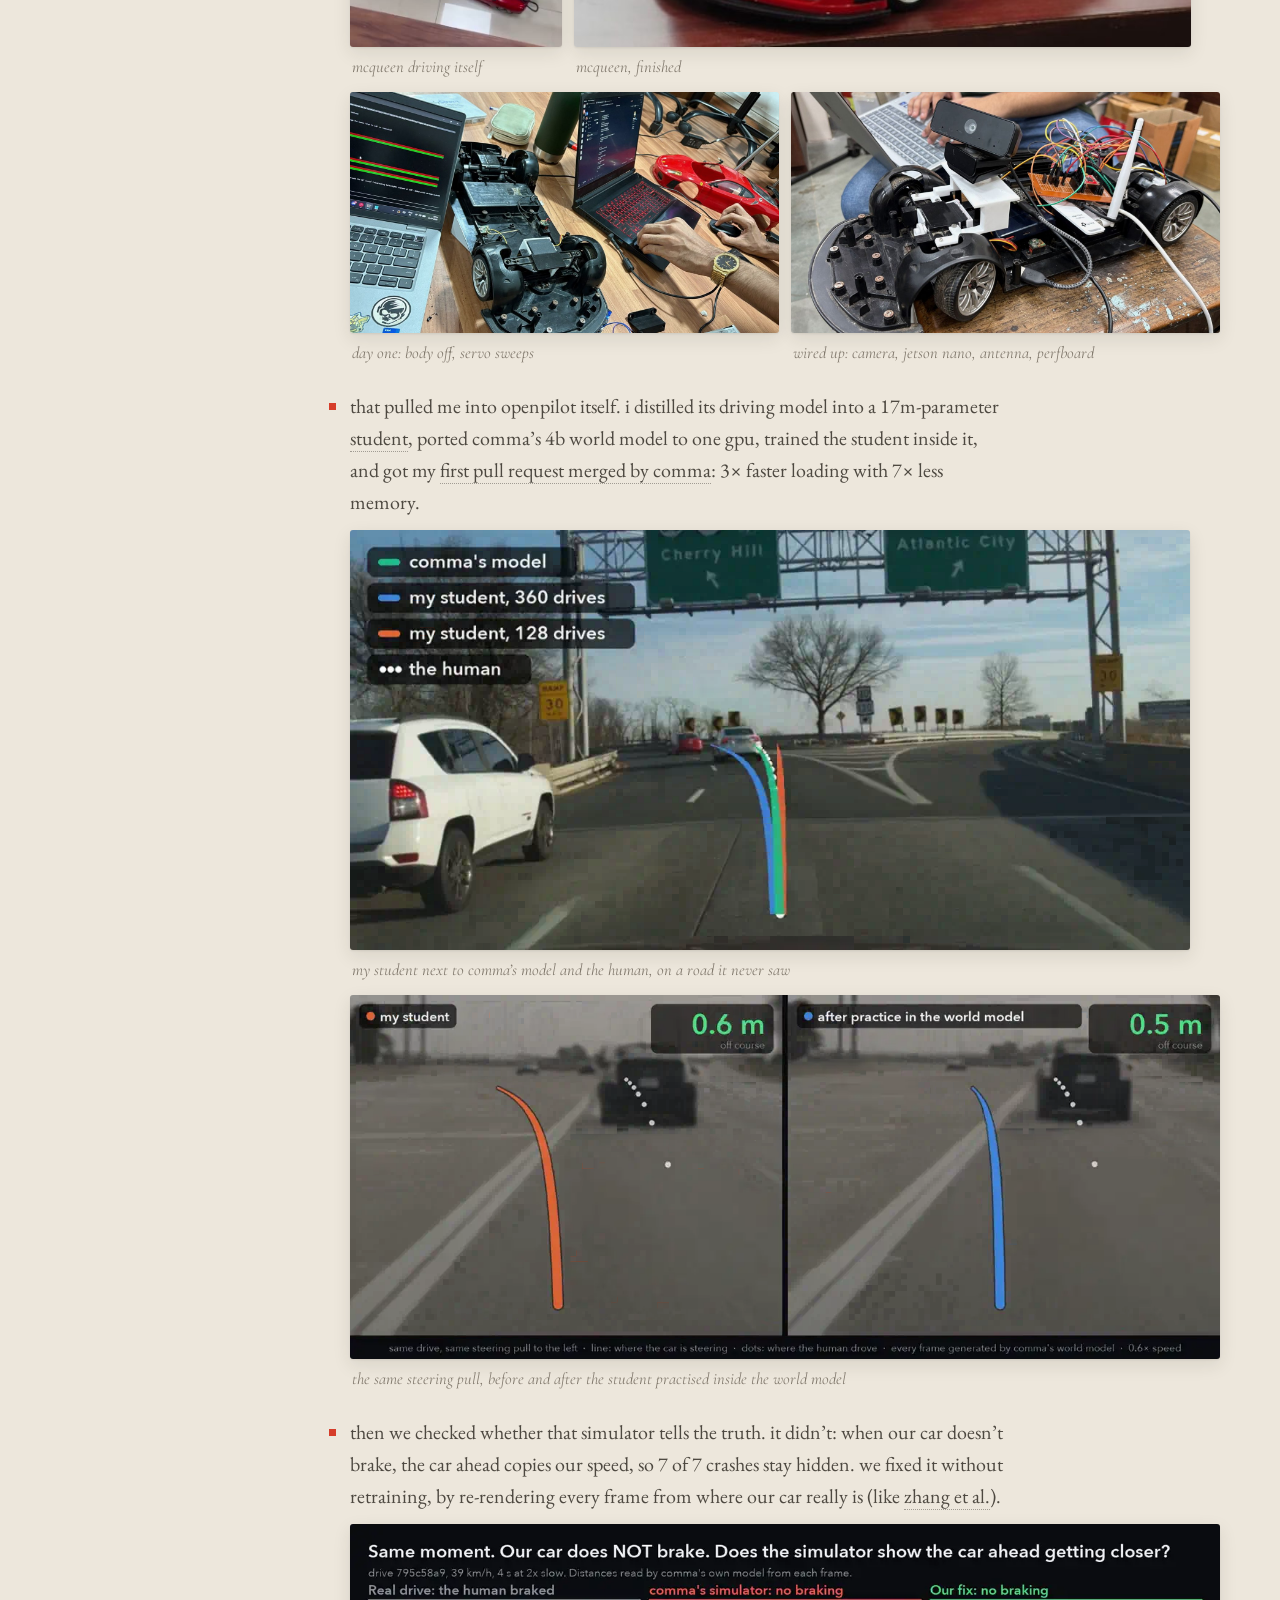
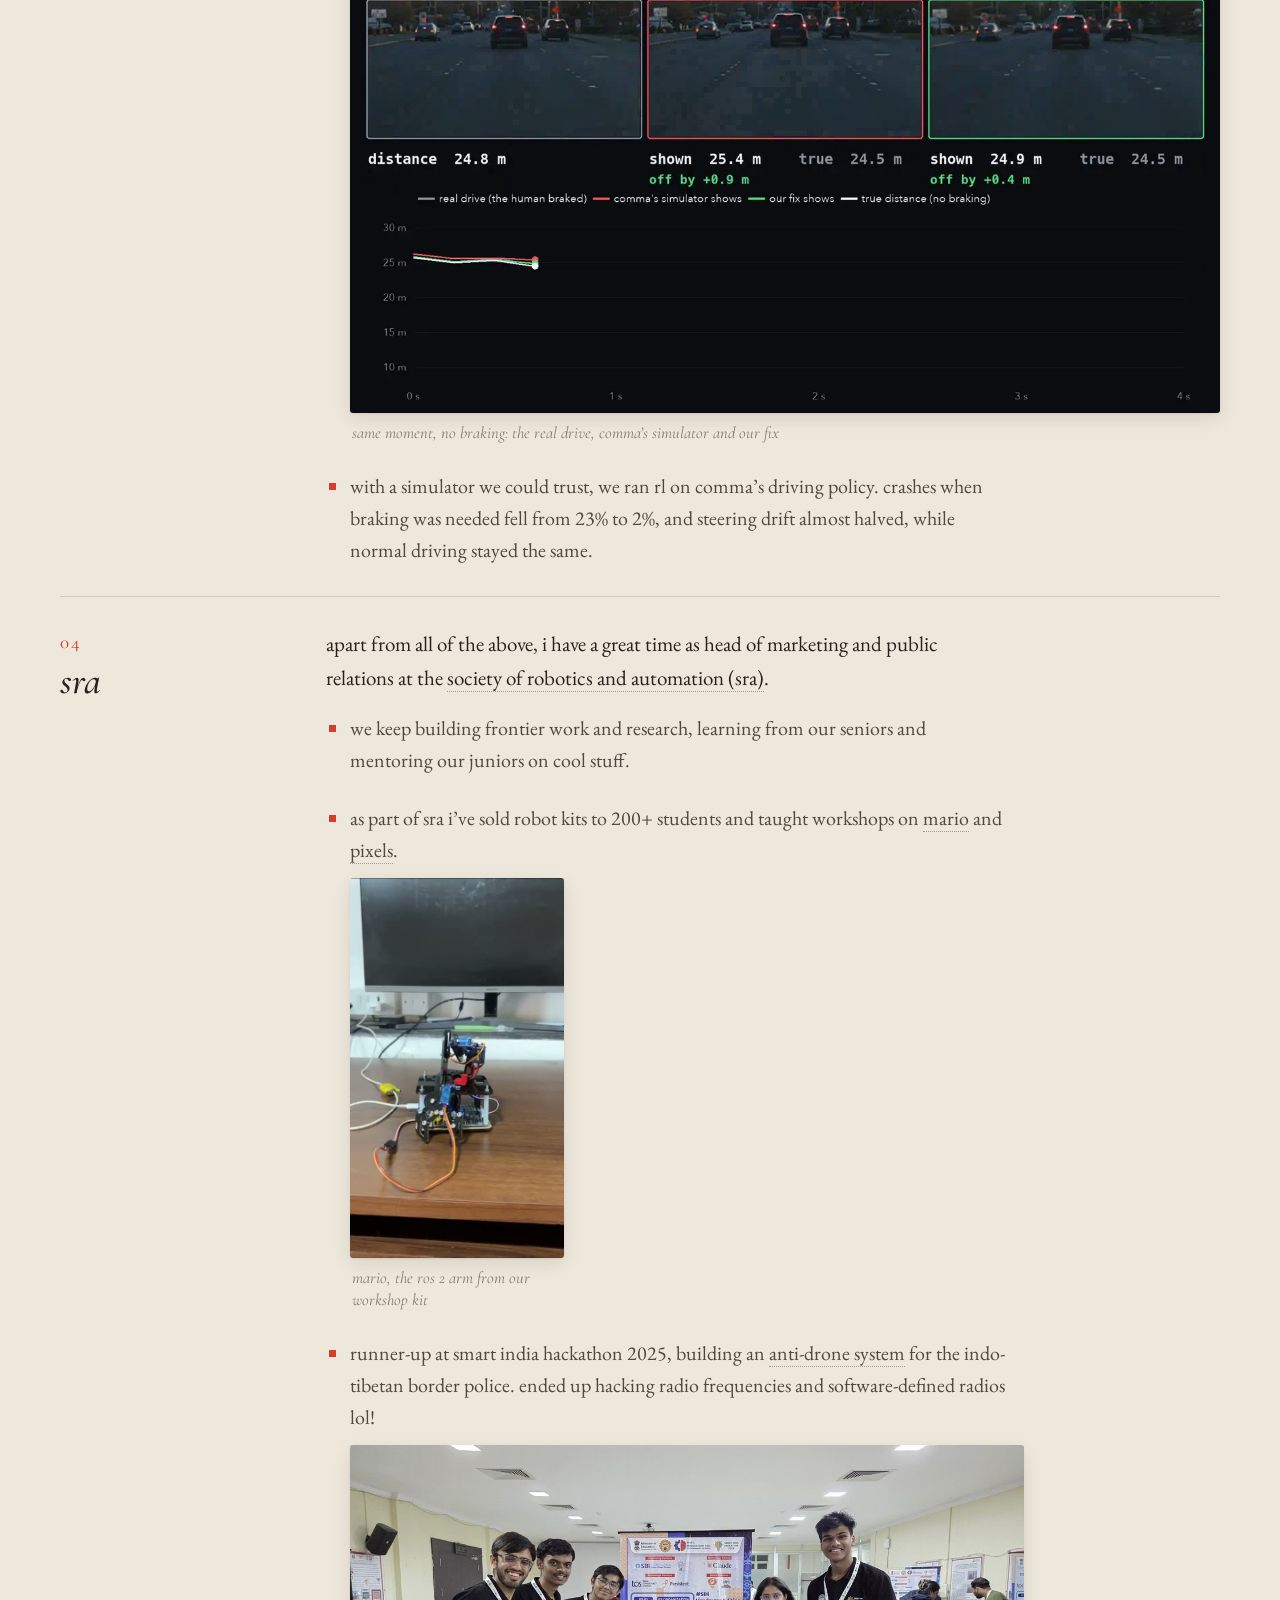
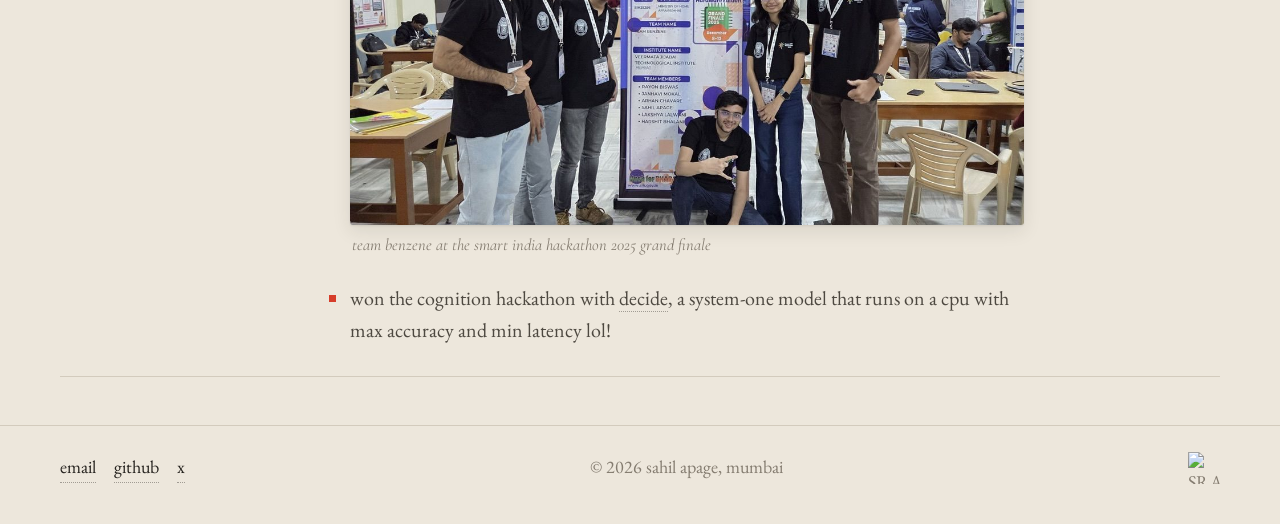
==== commit b23271fd: "Rename journey section to workbench Co-Authored-By: Claude Sonnet 5.5 <noreply@anthropic.com>" ====
--- a/index.html
+++ b/index.html
@@ -33,7 +33,7 @@
       <nav class="pages up" aria-label="Sections" style="animation-delay:.25s">
         <a href="#publications">publications</a>
         <a href="#contact">contact</a>
-        <a href="#journey">journey</a>
+        <a href="#workbench">workbench</a>
       </nav>
     </div>
     <figure class="me up" style="animation-delay:.2s">
@@ -75,8 +75,8 @@
     <p class="elsewhere"><a href="https://github.com/sahilapage">github</a> <a href="https://x.com/sahilsapage">x</a></p>
   </section>
 
-  <section id="journey">
-    <h2>journey</h2>
+  <section id="workbench">
+    <h2>workbench</h2>
 
     <div class="chap" id="hand">
       <header class="chap-h"><span class="num">01</span><h3>the bionic hand</h3></header>
--- a/style.css
+++ b/style.css
@@ -82,7 +82,7 @@
 .elsewhere { display: flex; gap: 20px; }
 
 /* journey: chapter title on the left (stays in view), intro + steps on the right, each step with its own media row */
-#journey > h2 { margin-bottom: clamp(18px, 2.4vw, 28px); }
+#workbench > h2 { margin-bottom: clamp(18px, 2.4vw, 28px); }
 .chap { display: grid; grid-template-columns: 210px minmax(0, 1fr); gap: 0 clamp(32px, 4.4vw, 64px); padding: clamp(20px, 2.4vw, 30px) 0; border-top: 1px solid var(--rule); }
 .chap:last-child { border-bottom: 1px solid var(--rule); }
 .chap-h { position: sticky; top: 28px; align-self: start; }
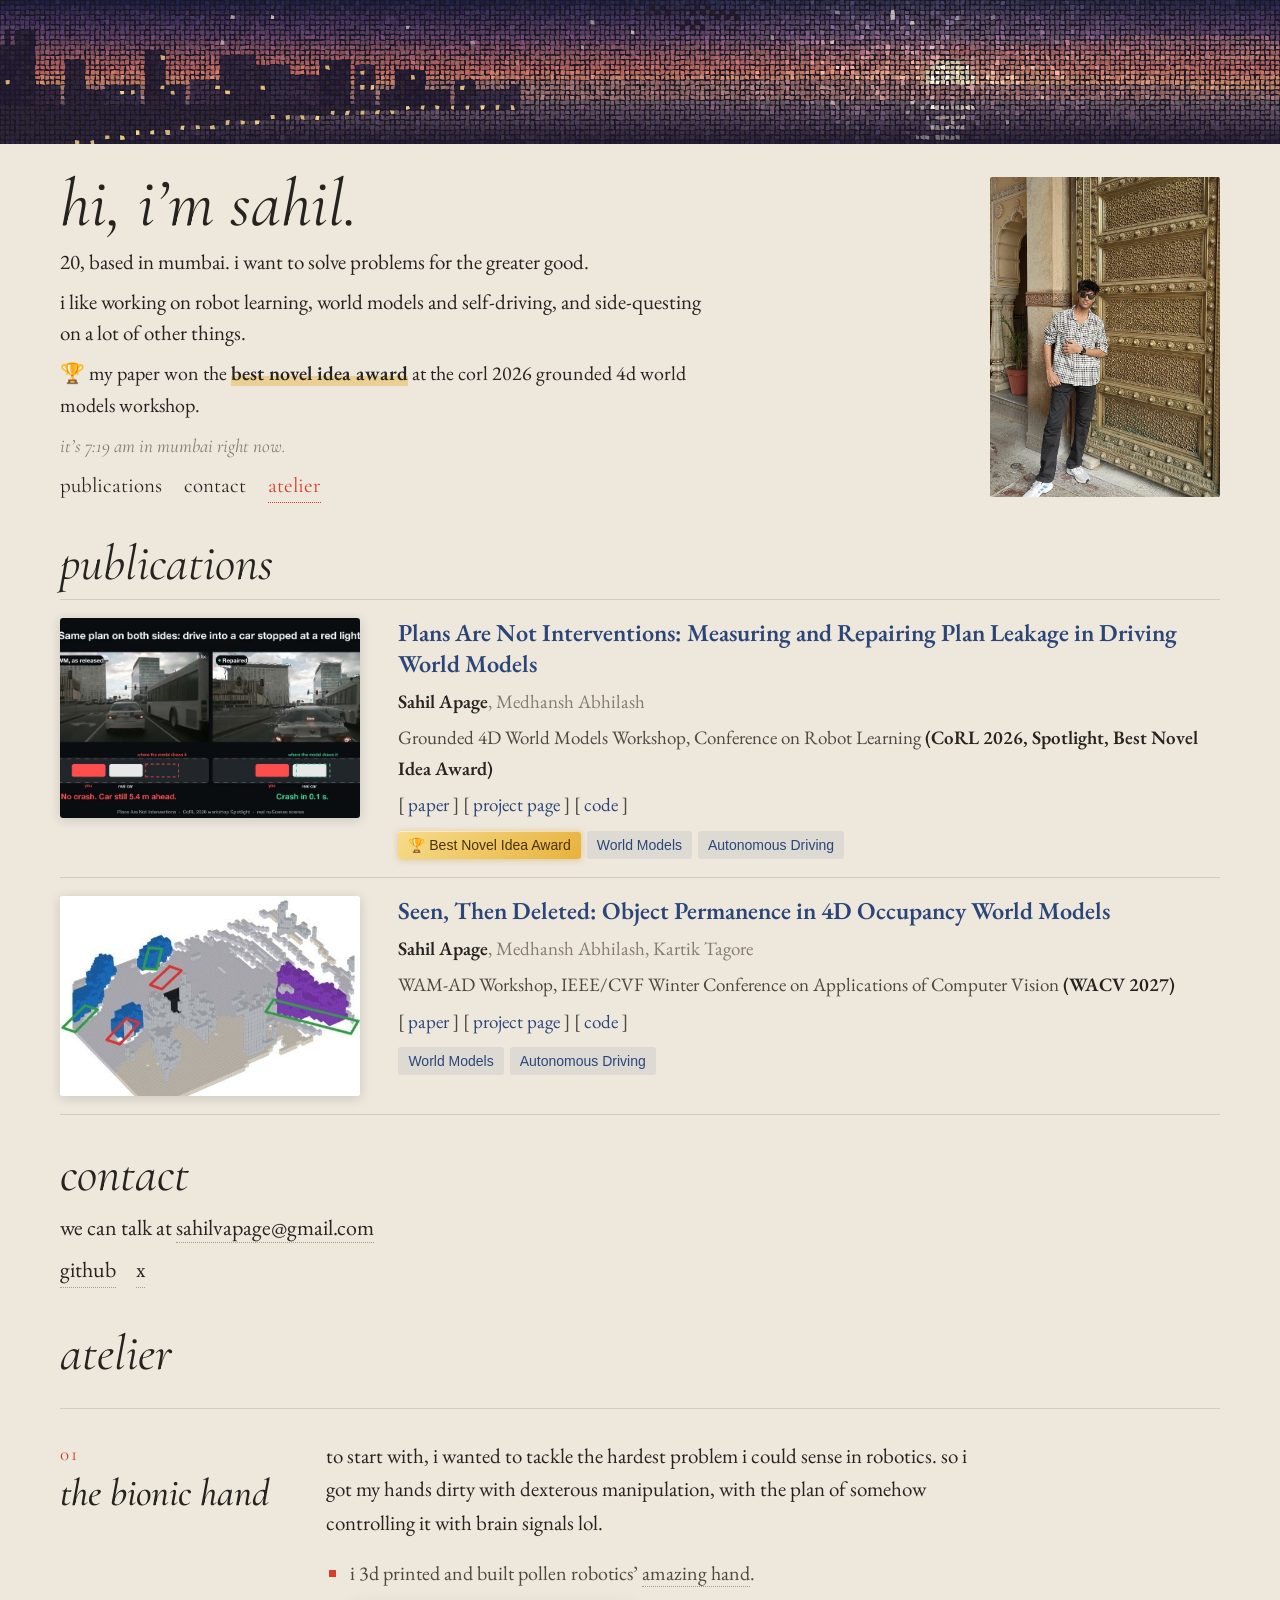
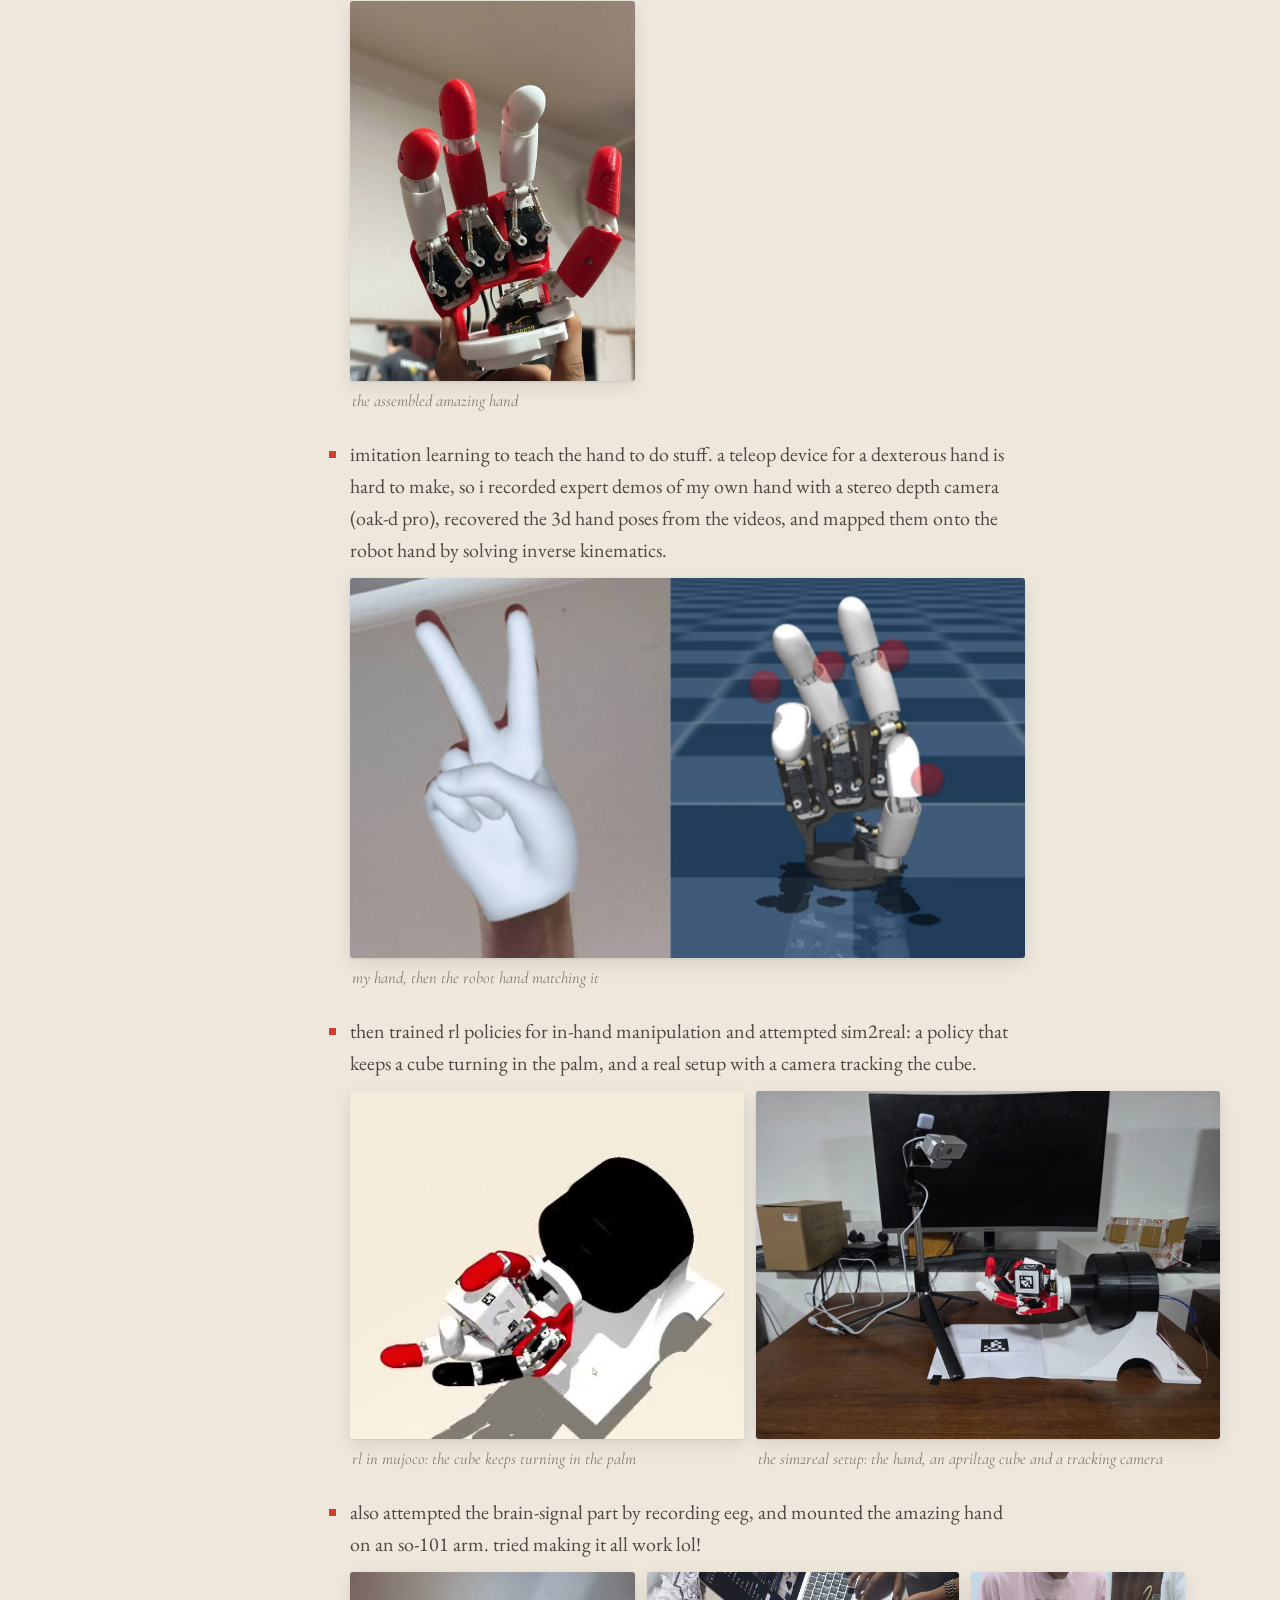
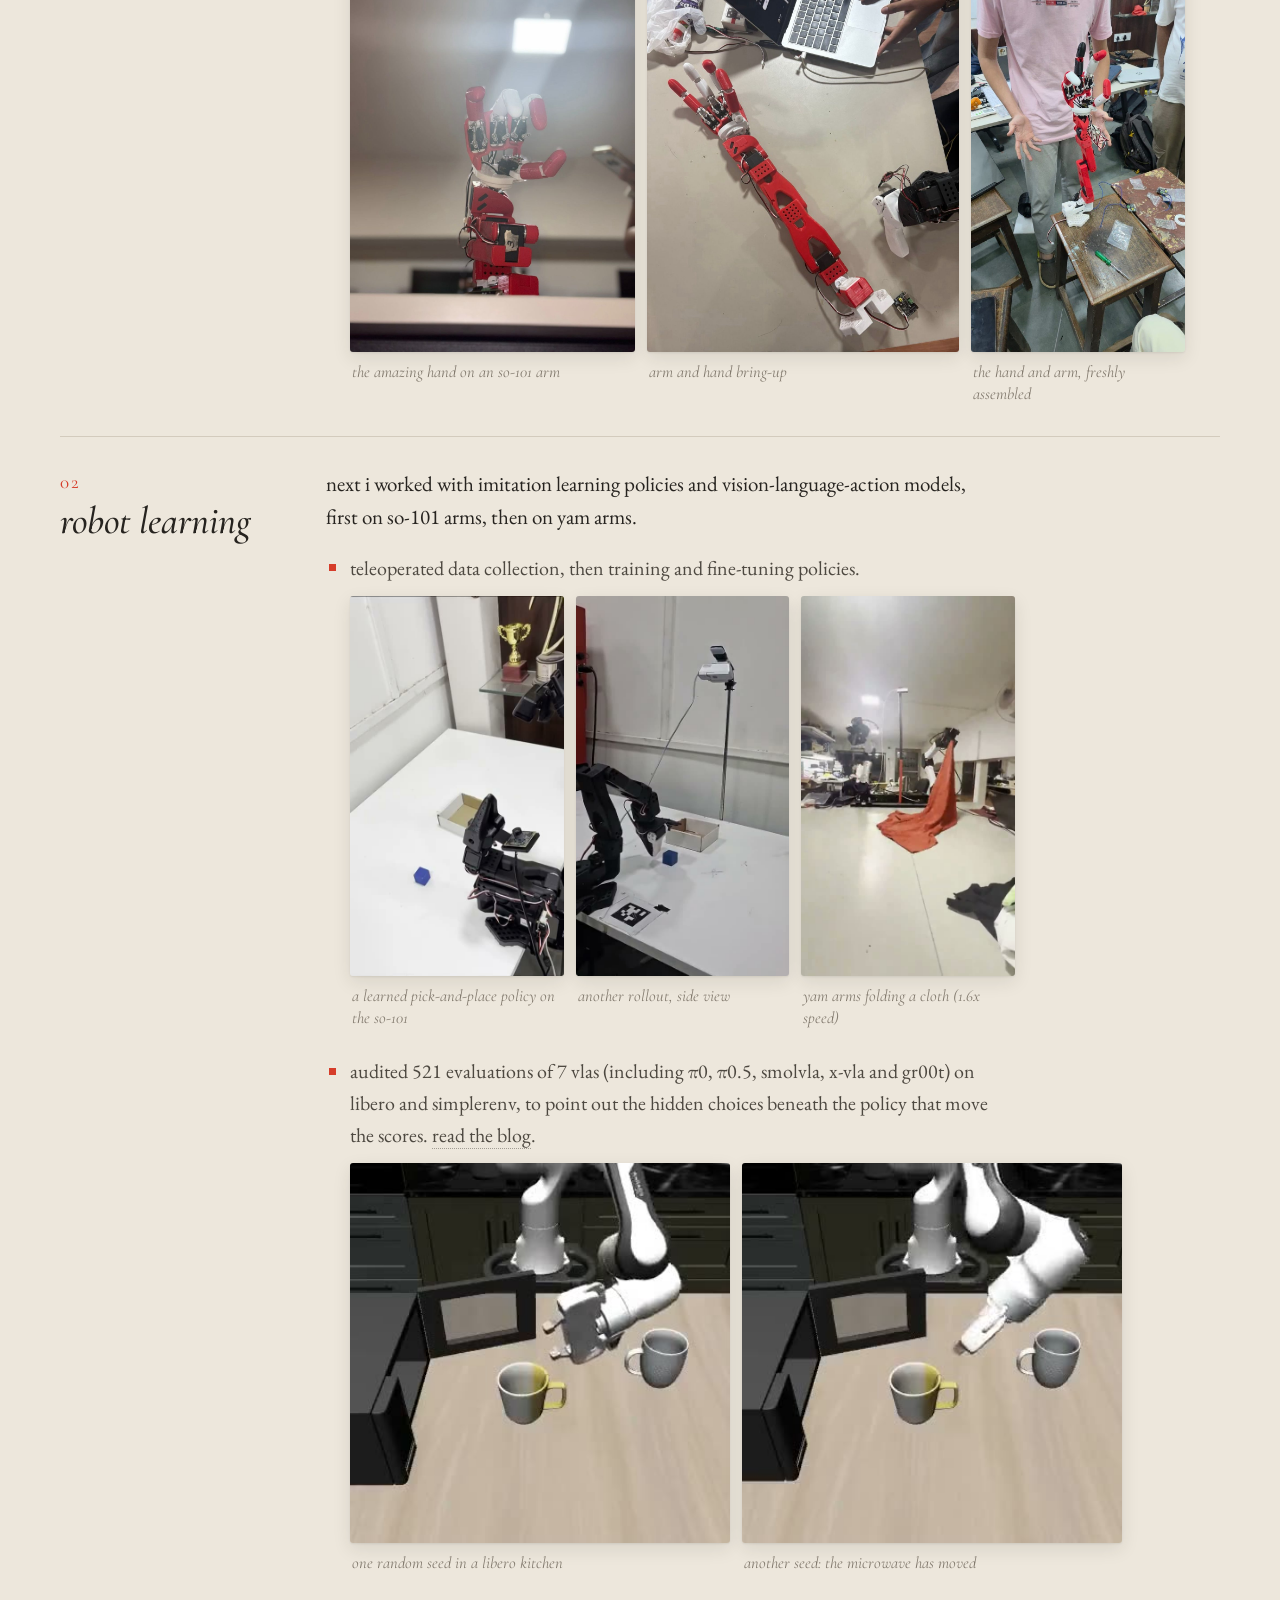
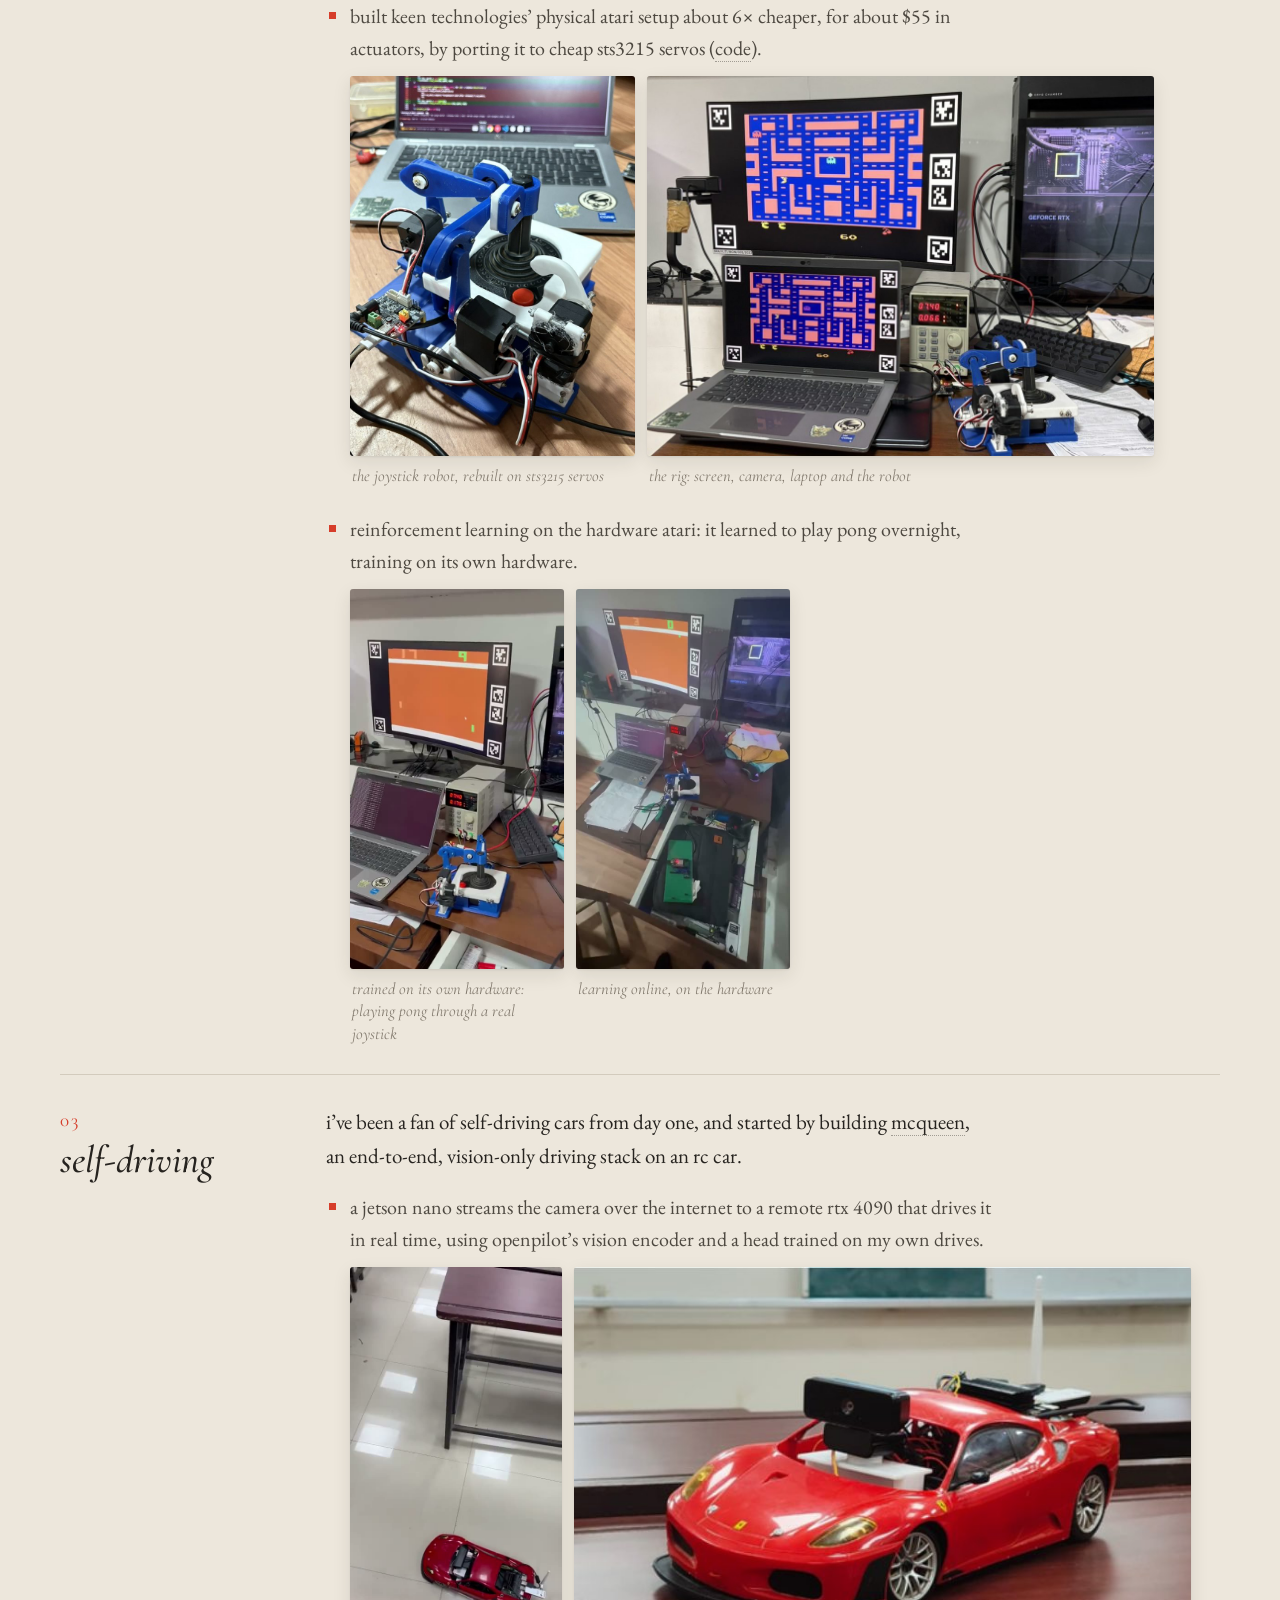
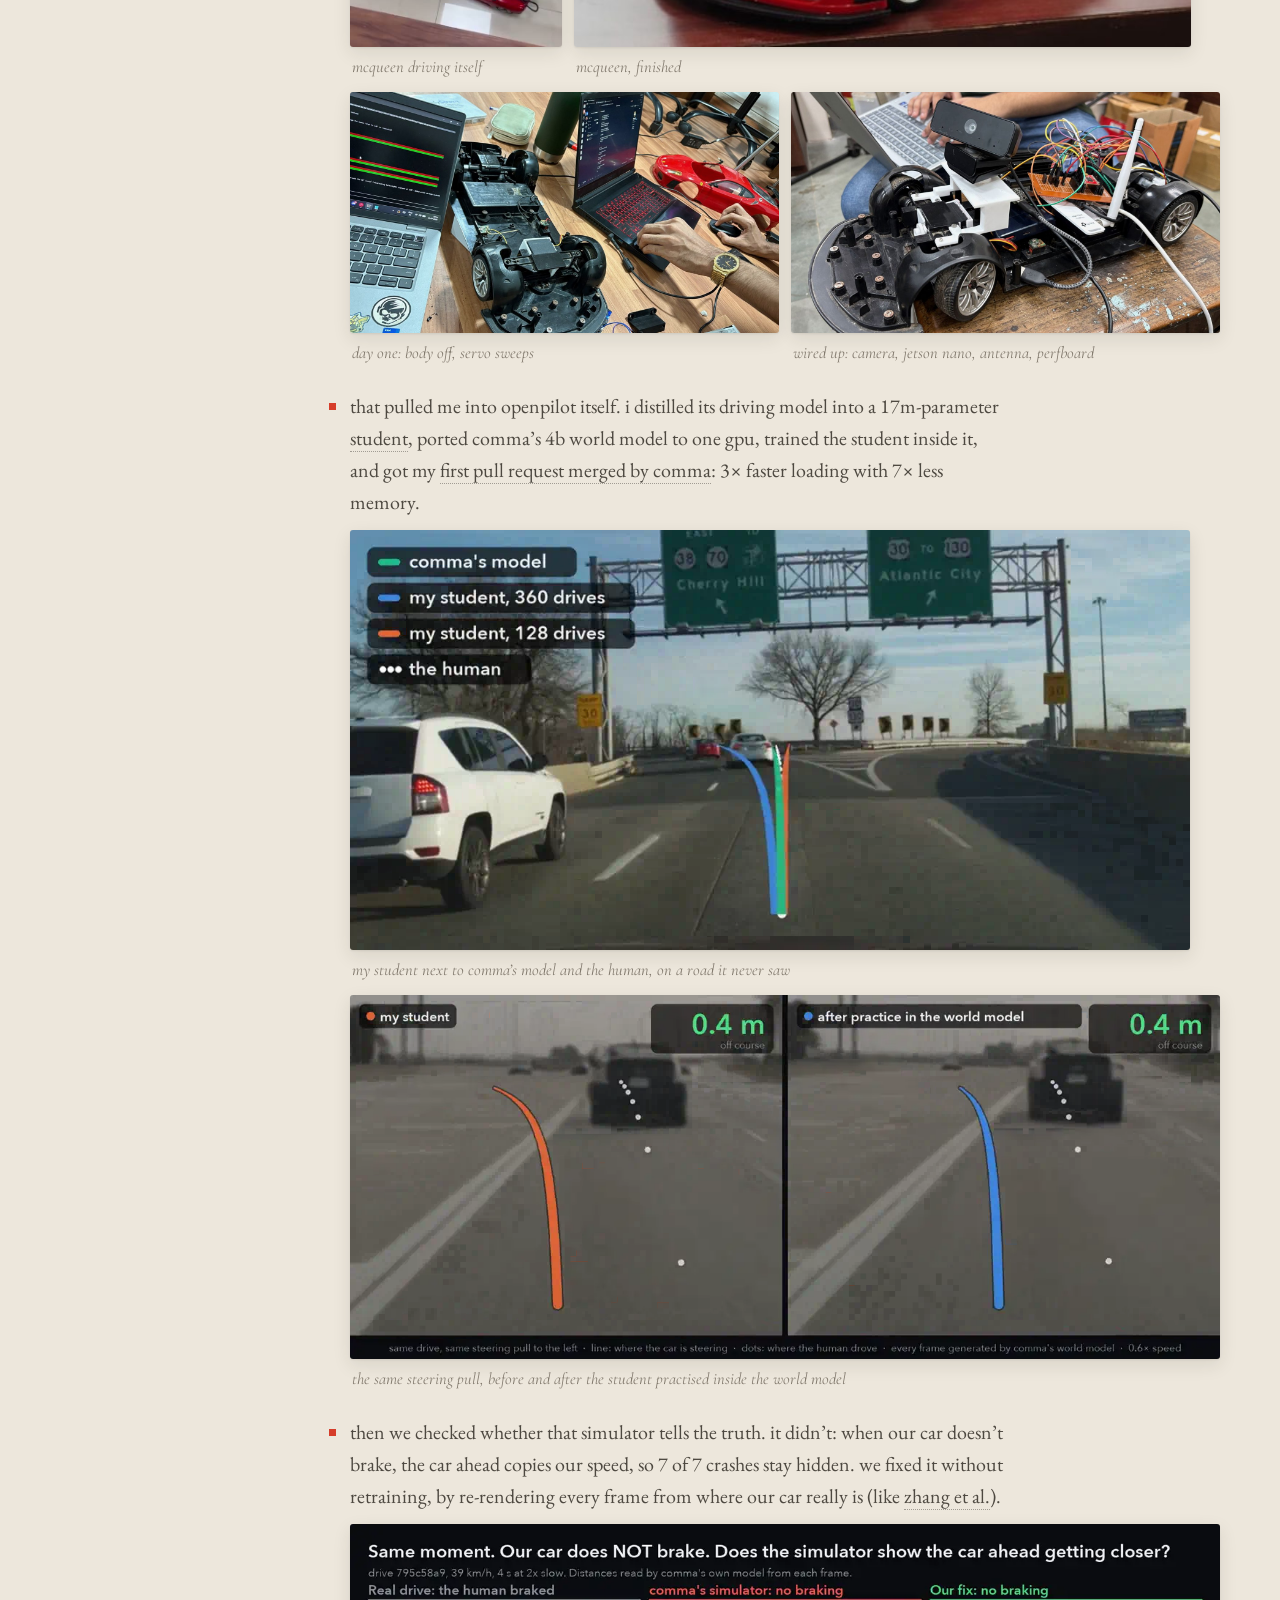
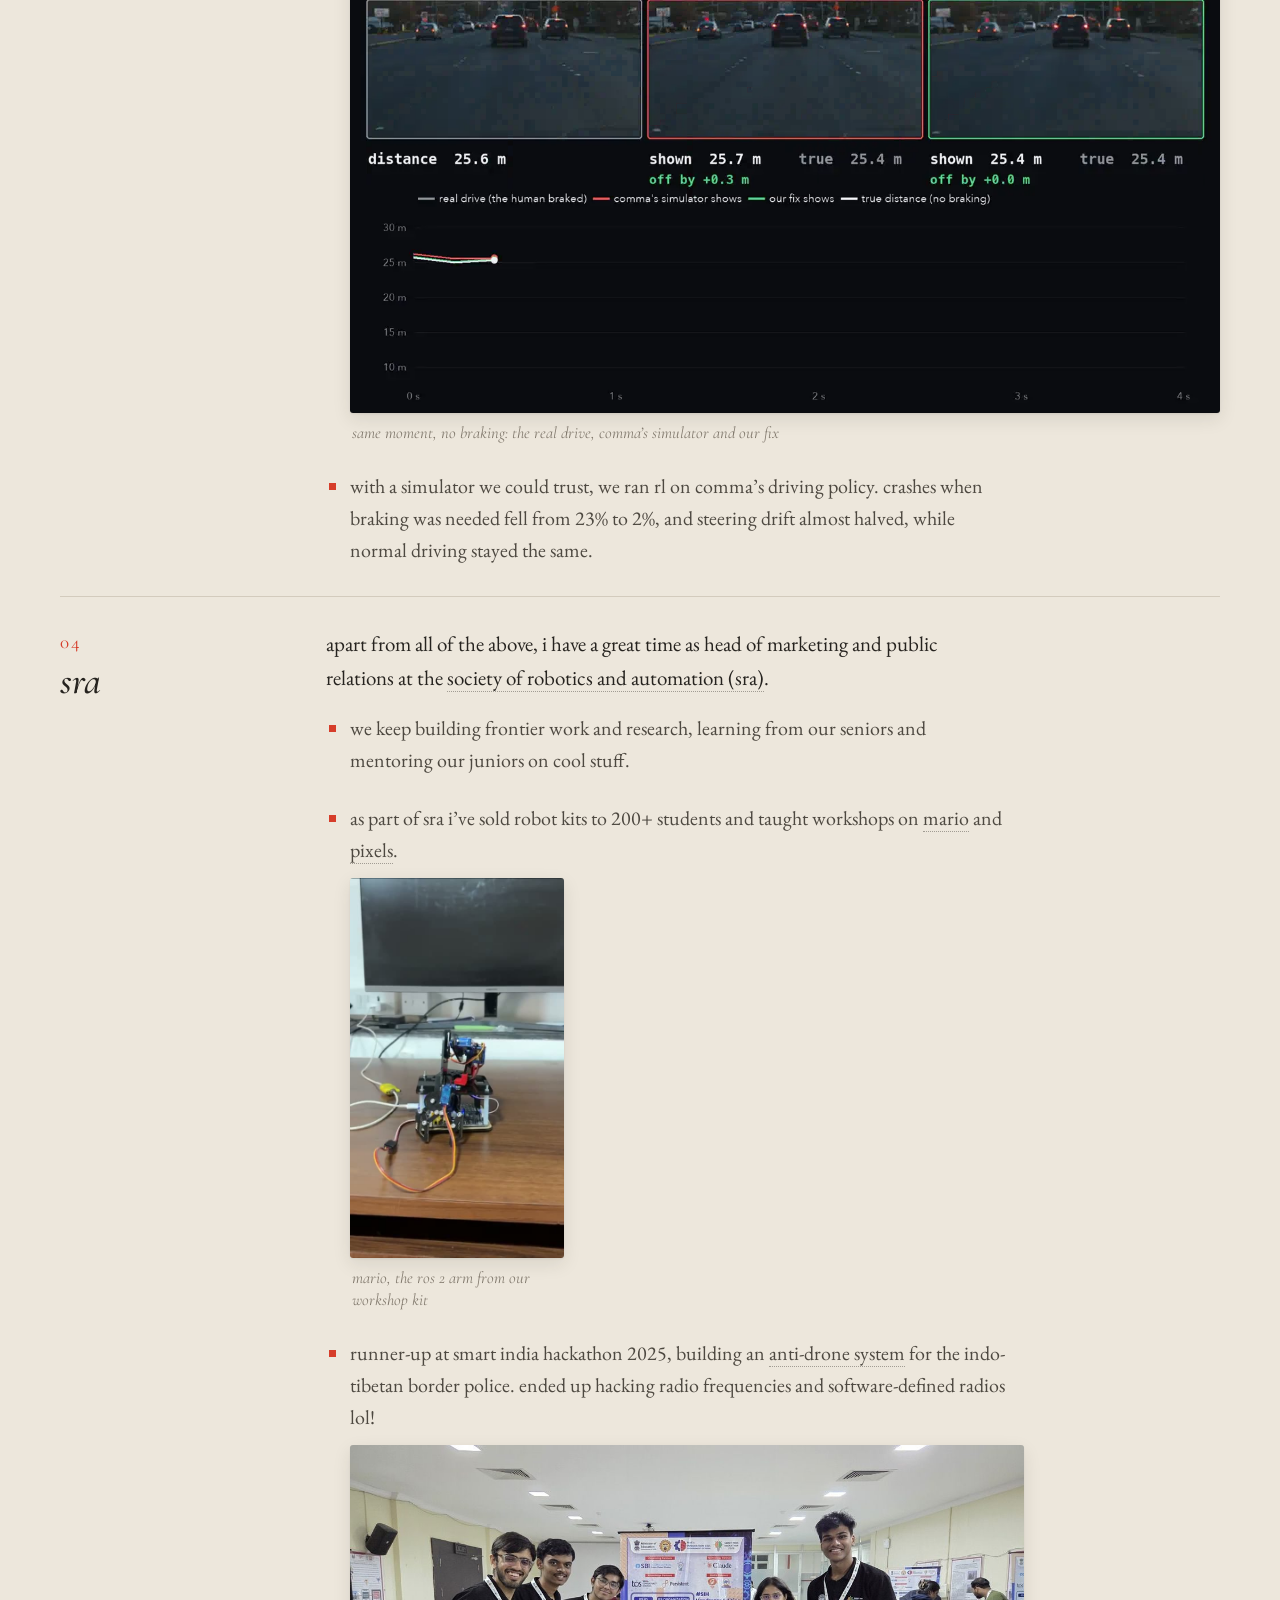
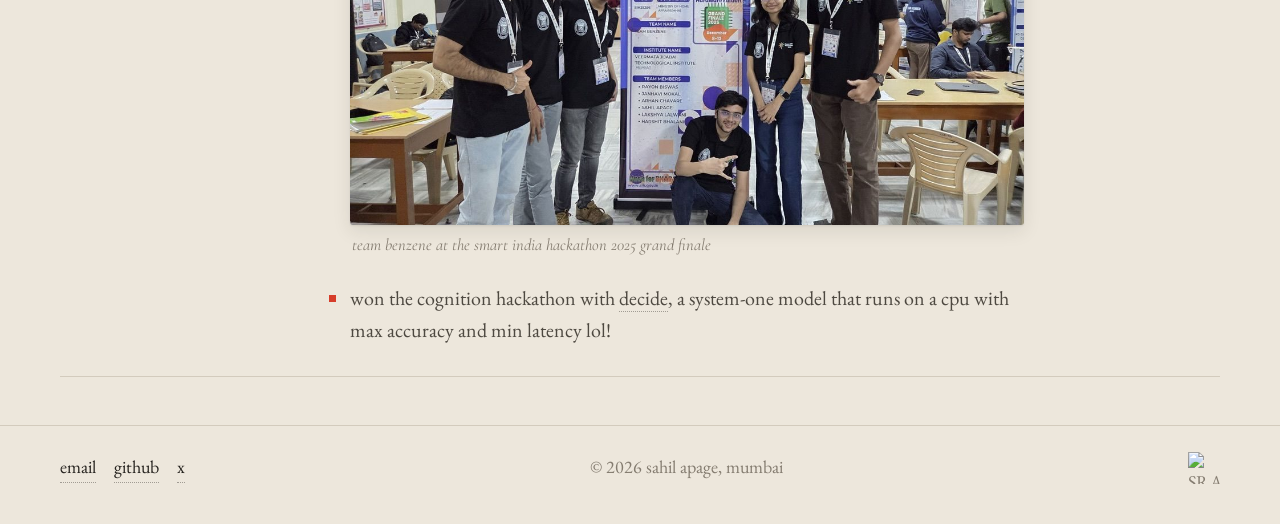
==== commit a82b3026: "Rename workbench section to atelier Co-Authored-By: Claude Sonnet 5.5 <noreply@anthropic.com>" ====
--- a/index.html
+++ b/index.html
@@ -33,7 +33,7 @@
       <nav class="pages up" aria-label="Sections" style="animation-delay:.25s">
         <a href="#publications">publications</a>
         <a href="#contact">contact</a>
-        <a href="#workbench">workbench</a>
+        <a href="#atelier">atelier</a>
       </nav>
     </div>
     <figure class="me up" style="animation-delay:.2s">
@@ -75,8 +75,8 @@
     <p class="elsewhere"><a href="https://github.com/sahilapage">github</a> <a href="https://x.com/sahilsapage">x</a></p>
   </section>
 
-  <section id="workbench">
-    <h2>workbench</h2>
+  <section id="atelier">
+    <h2>atelier</h2>
 
     <div class="chap" id="hand">
       <header class="chap-h"><span class="num">01</span><h3>the bionic hand</h3></header>
--- a/style.css
+++ b/style.css
@@ -82,7 +82,7 @@
 .elsewhere { display: flex; gap: 20px; }
 
 /* journey: chapter title on the left (stays in view), intro + steps on the right, each step with its own media row */
-#workbench > h2 { margin-bottom: clamp(18px, 2.4vw, 28px); }
+#atelier > h2 { margin-bottom: clamp(18px, 2.4vw, 28px); }
 .chap { display: grid; grid-template-columns: 210px minmax(0, 1fr); gap: 0 clamp(32px, 4.4vw, 64px); padding: clamp(20px, 2.4vw, 30px) 0; border-top: 1px solid var(--rule); }
 .chap:last-child { border-bottom: 1px solid var(--rule); }
 .chap-h { position: sticky; top: 28px; align-self: start; }
